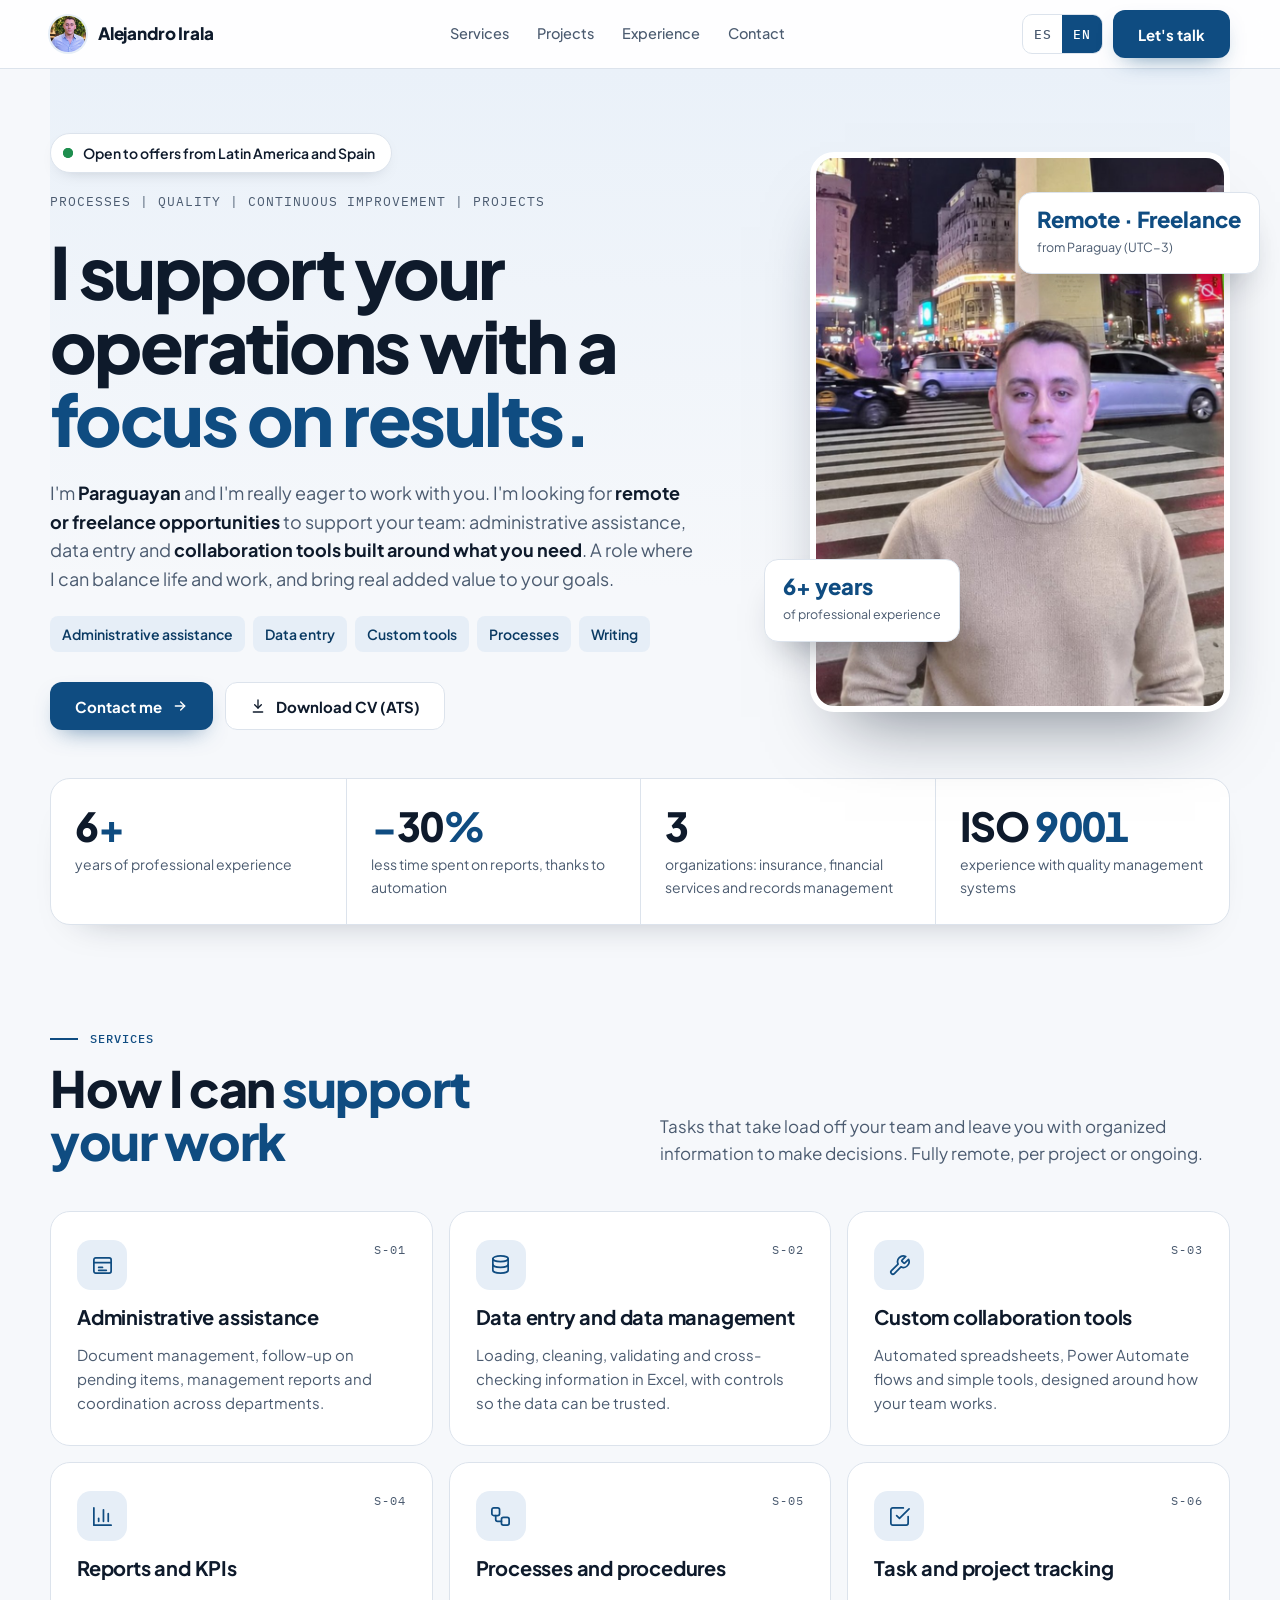
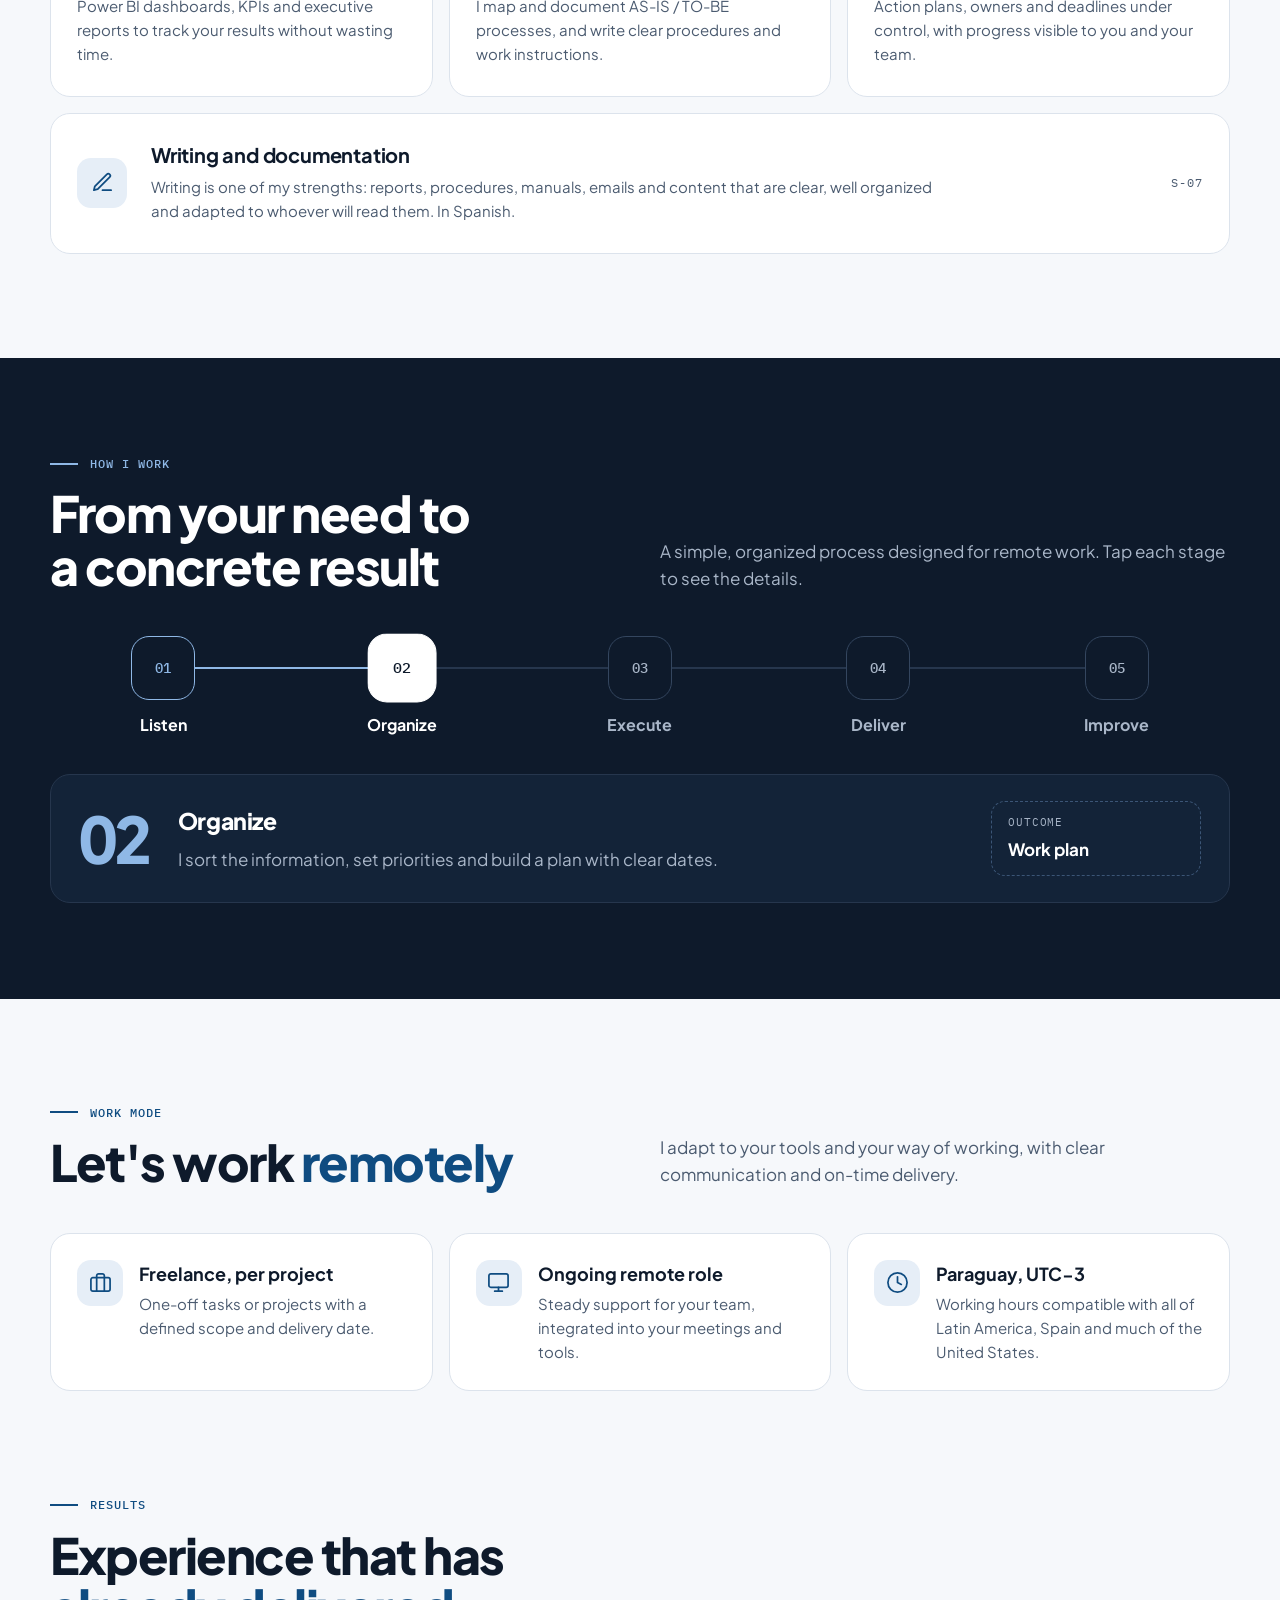
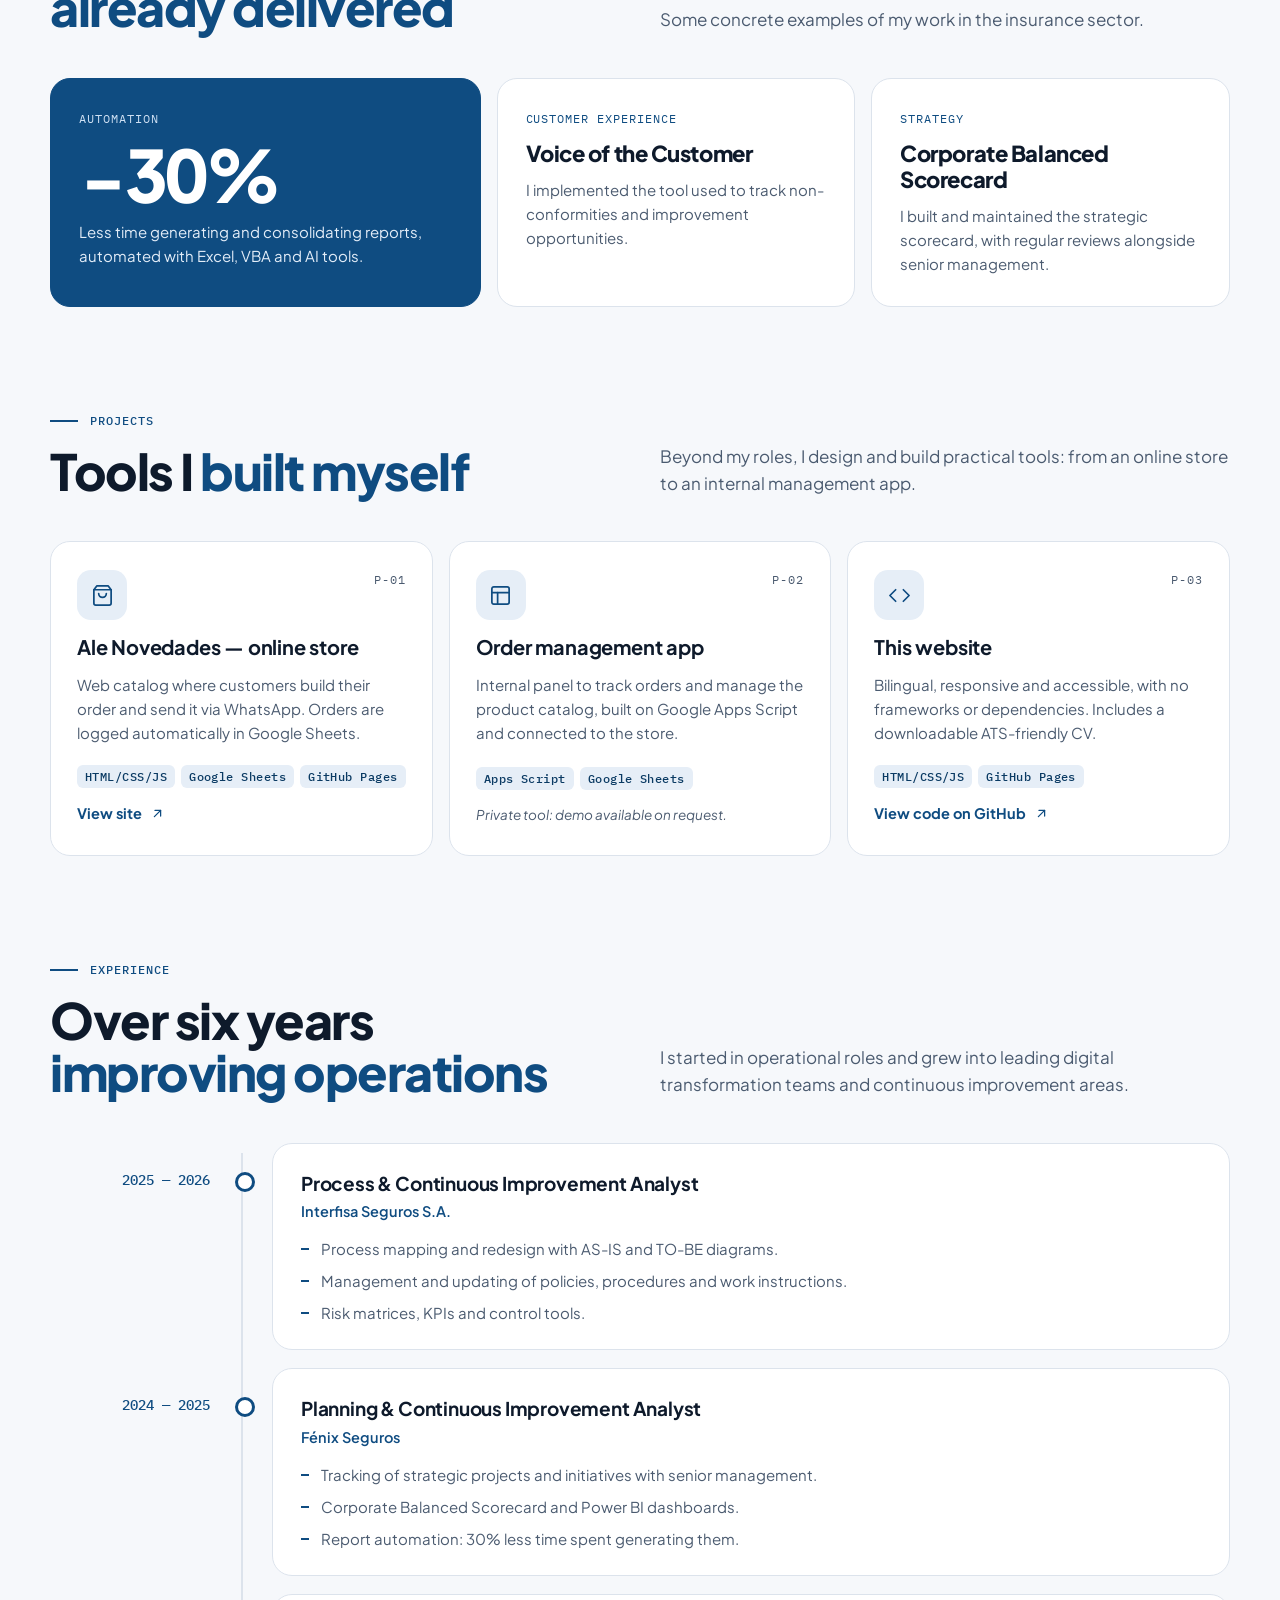
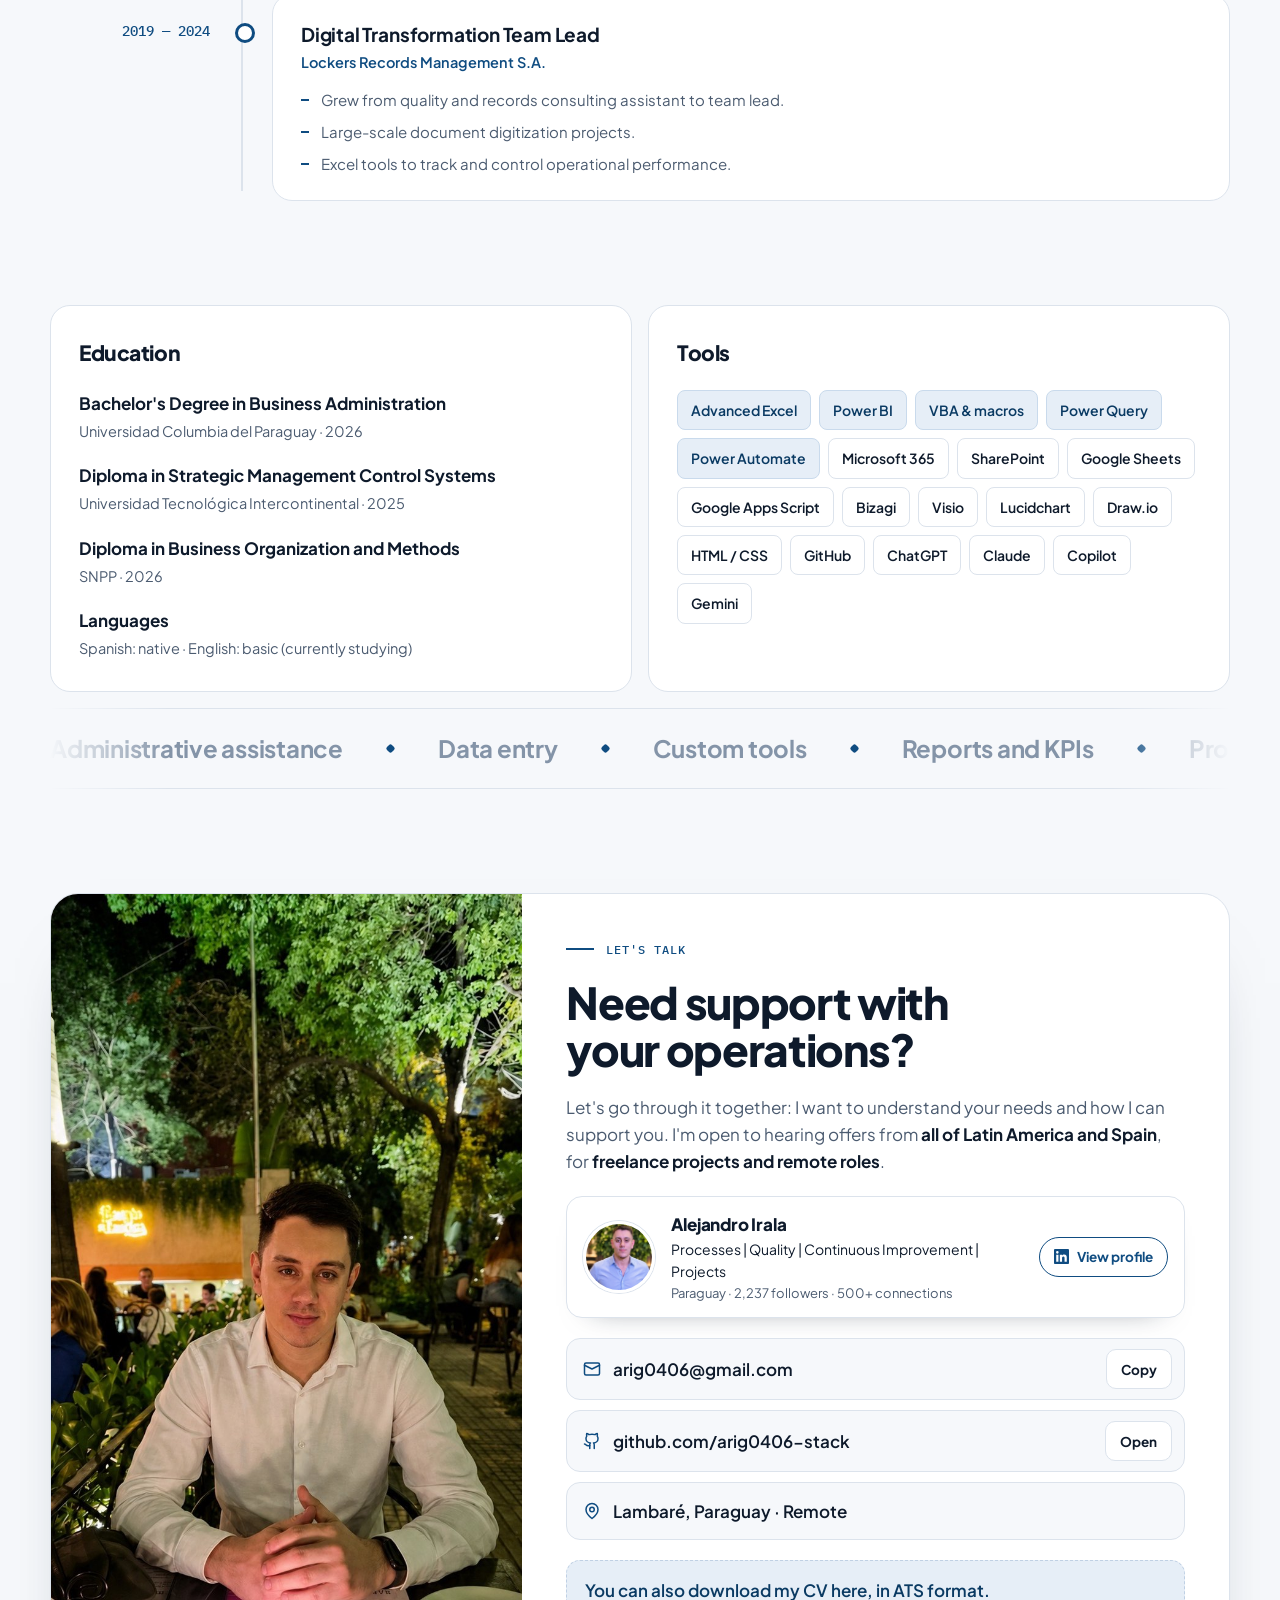
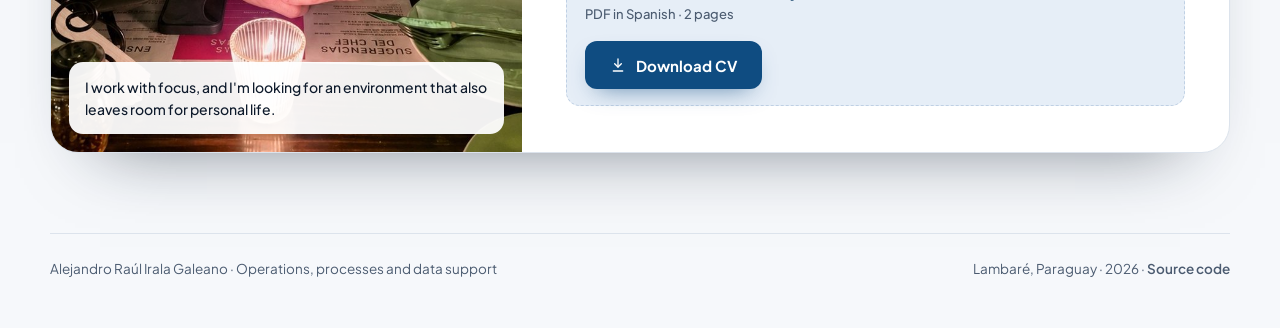
==== index.html @ 8cbccc3f "Pagina profesional: bilingue, proyectos, foto de LinkedIn y CV ATS" ====
<!DOCTYPE html>
<html lang="es">
<head>
<meta charset="utf-8">
<meta name="viewport" content="width=device-width, initial-scale=1">
<title>Alejandro Irala — Apoyo a tu gestión</title>
<meta name="description" content="Alejandro Irala: asistencia administrativa, data entry, reportes en Power BI, automatización con Excel/VBA y mejora de procesos. Disponible para trabajo remoto y freelance desde Paraguay (UTC−3).">
<meta name="author" content="Alejandro Raúl Irala Galeano">
<meta name="theme-color" content="#0F4C81">
<link rel="canonical" href="https://arig0406-stack.github.io/">
<meta property="og:type" content="profile">
<meta property="og:title" content="Alejandro Irala — Procesos, datos y apoyo a la gestión">
<meta property="og:description" content="Asistencia administrativa, data entry, Power BI, automatización con Excel/VBA y mejora de procesos. Disponible para trabajo remoto.">
<meta property="og:url" content="https://arig0406-stack.github.io/">
<meta property="og:image" content="https://arig0406-stack.github.io/img/obelisco.jpg">
<meta property="og:locale" content="es_PY">
<meta property="og:locale:alternate" content="en_US">
<meta name="twitter:card" content="summary_large_image">
<link rel="icon" href="data:image/svg+xml,%3Csvg xmlns='http://www.w3.org/2000/svg' viewBox='0 0 64 64'%3E%3Crect width='64' height='64' rx='16' fill='%230F4C81'/%3E%3Ctext x='32' y='44' font-family='Arial,sans-serif' font-size='34' font-weight='800' text-anchor='middle' fill='%23fff'%3EA%3C/text%3E%3C/svg%3E">
<script type="application/ld+json">
{
  "@context": "https://schema.org",
  "@type": "Person",
  "name": "Alejandro Raúl Irala Galeano",
  "jobTitle": "Analista de Procesos y Mejora Continua",
  "url": "https://arig0406-stack.github.io/",
  "email": "mailto:arig0406@gmail.com",
  "address": {"@type": "PostalAddress", "addressLocality": "Lambaré", "addressCountry": "PY"},
  "sameAs": ["https://www.linkedin.com/in/alejandro-irala-39aa6a193", "https://github.com/arig0406-stack"],
  "knowsAbout": ["Excel", "Power BI", "VBA", "Power Query", "Power Automate", "Google Apps Script", "Mejora de procesos", "ISO 9001"]
}
</script>
<link rel="preconnect" href="https://fonts.googleapis.com">
<link rel="preconnect" href="https://fonts.gstatic.com" crossorigin>
<link rel="stylesheet" href="https://fonts.googleapis.com/css2?family=IBM+Plex+Mono:wght@400;500&family=Plus+Jakarta+Sans:wght@400;500;600;700;800&display=swap">
<style>
:root{
  /* Paleta corporativa clara: blanco, gris azulado y azul institucional. Layout: página de servicios con una banda oscura central para el método de trabajo. */
  --bg:#F6F8FB;
  --surface:#FFFFFF;
  --surface-2:#EEF2F7;
  --line:#DCE3EC;
  --text:#0E1A2B;
  --muted:#4B5B70;
  --primary:#0F4C81;
  --primary-dark:#0A3A63;
  --primary-soft:#E6EEF7;
  --deep:#0E1A2B;
  --ok:#1E8E4E;
  --sans:"Plus Jakarta Sans", "Segoe UI", system-ui, sans-serif;
  --mono:"IBM Plex Mono", ui-monospace, Menlo, monospace;
  --radius:20px;
  --wrap:1180px;
  color-scheme:light;
}
*{box-sizing:border-box}
html{scroll-behavior:smooth;scroll-padding-top:80px}
body{margin:0;background:var(--bg);color:var(--text);font-family:var(--sans);font-size:17px;line-height:1.6;-webkit-font-smoothing:antialiased;overflow-x:hidden}
img{max-width:100%;display:block}
a{color:inherit}
:focus-visible{outline:2px solid var(--primary);outline-offset:3px;border-radius:6px}
.wrap{width:min(var(--wrap), 100% - 40px);margin-inline:auto}
.mono{font-family:var(--mono);font-size:12px;letter-spacing:.08em;text-transform:uppercase}
.eyebrow{display:flex;align-items:center;gap:12px;color:var(--primary);font-weight:500}
.eyebrow::before{content:"";width:28px;height:2px;background:var(--primary)}
h1,h2,h3{margin:0;text-wrap:balance}
p{margin:0}
.hl{color:var(--primary)}
.skip{position:absolute;left:-9999px;top:8px;z-index:50;background:var(--primary);color:#fff;padding:10px 16px;border-radius:10px;text-decoration:none;font-weight:700}
.skip:focus{left:12px}

/* NAV */
.nav{position:sticky;top:0;z-index:20;backdrop-filter:blur(14px);-webkit-backdrop-filter:blur(14px);background:rgba(255,255,255,.86);border-bottom:1px solid var(--line)}
.nav .wrap{display:flex;align-items:center;justify-content:space-between;gap:20px;height:68px}
.brand{display:flex;align-items:center;gap:12px;text-decoration:none;font-weight:800;letter-spacing:-.01em}
.brand-mark{width:36px;height:36px;border-radius:10px;background:var(--primary);color:#fff;display:grid;place-items:center;font-weight:800;font-size:15px;letter-spacing:.02em}
.nav-links{display:flex;gap:28px;font-size:14.5px;color:var(--muted);font-weight:500}
.nav-links a{text-decoration:none;transition:color .2s}
.nav-links a:hover{color:var(--primary)}
.nav-right{display:flex;align-items:center;gap:10px}
.lang{display:inline-flex;border:1px solid var(--line);border-radius:10px;overflow:hidden;background:var(--surface)}
.lang button{border:0;background:none;font:500 12.5px var(--mono);letter-spacing:.06em;padding:0 11px;min-height:38px;cursor:pointer;color:var(--muted);transition:background .2s,color .2s}
.lang button[aria-pressed="true"]{background:var(--primary);color:#fff}
.btn{display:inline-flex;align-items:center;justify-content:center;gap:10px;min-height:48px;padding:0 24px;border-radius:12px;font:700 15px/1 var(--sans);text-decoration:none;cursor:pointer;border:1px solid transparent;transition:transform .25s ease, background .25s ease, color .25s ease, border-color .25s ease, box-shadow .25s ease}
.btn-primary{background:var(--primary);color:#fff;box-shadow:0 10px 24px -12px rgba(15,76,129,.7)}
.btn-primary:hover{background:var(--primary-dark);transform:translateY(-2px)}
.btn-ghost{border-color:var(--line);color:var(--text);background:var(--surface)}
.btn-ghost:hover{border-color:var(--primary);color:var(--primary)}
.btn svg{width:16px;height:16px}

/* HERO */
.hero{padding:64px 0 48px;position:relative}
.hero::before{content:"";position:absolute;inset:0 0 auto 0;height:520px;background:linear-gradient(180deg,#EAF1F9 0%,rgba(246,248,251,0) 100%);z-index:-1}
.hero-grid{display:grid;grid-template-columns:minmax(0,1.15fr) minmax(0,.85fr);gap:56px;align-items:center}
.status{display:inline-flex;align-items:center;gap:10px;background:var(--surface);border:1px solid var(--line);border-radius:999px;padding:8px 16px 8px 12px;font-size:14px;font-weight:600;box-shadow:0 6px 18px -12px rgba(14,26,43,.35)}
.pulse{position:relative;width:10px;height:10px;border-radius:50%;background:var(--ok)}
.pulse::after{content:"";position:absolute;inset:0;border-radius:50%;background:var(--ok);animation:ping 2s ease-out infinite}
@keyframes ping{0%{transform:scale(1);opacity:.6}100%{transform:scale(2.8);opacity:0}}
.headline{margin-top:18px;color:var(--muted);font-size:12.5px}
.hero h1{font-weight:800;font-size:clamp(38px,5.6vw,72px);line-height:1.02;letter-spacing:-.035em;margin-top:24px}
.hero-lead{margin-top:24px;max-width:58ch;color:var(--muted);font-size:18px}
.hero-lead strong{color:var(--text);font-weight:700}
.tags{display:flex;flex-wrap:wrap;gap:8px;margin-top:22px}
.tag{background:var(--primary-soft);color:var(--primary-dark);border-radius:8px;padding:7px 12px;font-size:14px;font-weight:600}
.hero-cta{display:flex;flex-wrap:wrap;gap:12px;margin-top:30px}
.portrait{position:relative;justify-self:end;width:min(100%,420px)}
.portrait-frame{position:relative;border-radius:24px;overflow:hidden;aspect-ratio:3/4;background:var(--surface-2);box-shadow:0 40px 70px -35px rgba(14,26,43,.55);border:6px solid var(--surface)}
.portrait-frame img{width:100%;height:100%;object-fit:cover;object-position:50% 88%;transform:scale(1.03);transition:transform 1.2s cubic-bezier(.2,.7,.2,1)}
.portrait:hover .portrait-frame img{transform:scale(1.07)}
.float{position:absolute;background:var(--surface);border:1px solid var(--line);border-radius:14px;padding:14px 18px;box-shadow:0 22px 40px -22px rgba(14,26,43,.5);animation:bob 6s ease-in-out infinite}
.float b{display:block;font-size:22px;font-weight:800;color:var(--primary);line-height:1.15}
.float span{font-size:12.5px;color:var(--muted)}
.float.f1{left:-46px;bottom:70px}
.float.f2{right:-30px;top:40px;animation-delay:-3s}
@keyframes bob{0%,100%{transform:translateY(0)}50%{transform:translateY(-10px)}}

.load{animation:rise .9s cubic-bezier(.2,.7,.2,1) both}
.d1{animation-delay:.05s}.d2{animation-delay:.15s}.d3{animation-delay:.27s}.d4{animation-delay:.38s}.d5{animation-delay:.48s}
@keyframes rise{from{opacity:.2;transform:translateY(22px)}to{opacity:1;transform:none}}

/* STATS */
.stats{display:grid;grid-template-columns:repeat(4,minmax(0,1fr));border:1px solid var(--line);border-radius:var(--radius);background:var(--surface);overflow:hidden;box-shadow:0 20px 40px -32px rgba(14,26,43,.4)}
.stat{padding:26px 24px;display:flex;flex-direction:column;gap:6px}
.stat + .stat{border-left:1px solid var(--line)}
.stat b{font-size:clamp(28px,3.4vw,40px);font-weight:800;letter-spacing:-.02em;font-variant-numeric:tabular-nums;line-height:1.05;color:var(--text)}
.stat b em{font-style:normal;color:var(--primary)}
.stat > span{color:var(--muted);font-size:14px}

/* SECTIONS */
section{padding:104px 0 0}
.sec-head{display:grid;grid-template-columns:minmax(0,1fr) minmax(0,1fr);gap:40px;align-items:end;margin-bottom:44px}
.sec-head h2{font-size:clamp(30px,4vw,50px);font-weight:800;letter-spacing:-.03em;line-height:1.05;margin-top:14px}
.sec-head p{color:var(--muted);max-width:52ch}

/* SERVICES */
.cards{display:grid;grid-template-columns:repeat(3,minmax(0,1fr));gap:16px}
.card{position:relative;background:var(--surface);border:1px solid var(--line);border-radius:var(--radius);padding:28px 26px 30px;display:flex;flex-direction:column;gap:14px;overflow:hidden;transition:transform .35s ease, border-color .35s ease, box-shadow .35s ease}
.card::after{content:"";position:absolute;left:0;bottom:0;height:3px;width:0;background:var(--primary);transition:width .6s cubic-bezier(.2,.7,.2,1)}
.card:hover{transform:translateY(-6px);border-color:#BFD0E4;box-shadow:0 28px 50px -34px rgba(14,26,43,.55)}
.card:hover::after{width:100%}
.card-top{display:flex;justify-content:space-between;align-items:flex-start}
.card .code{color:var(--muted)}
.icon{width:50px;height:50px;border-radius:14px;background:var(--primary-soft);display:grid;place-items:center;color:var(--primary);transition:background .35s, color .35s}
.card:hover .icon{background:var(--primary);color:#fff}
.icon svg{width:23px;height:23px}
.card h3{font-size:20px;font-weight:700;letter-spacing:-.01em;line-height:1.25}
.card p{color:var(--muted);font-size:15px}
.card.wide{grid-column:1 / -1;display:grid;grid-template-columns:auto minmax(0,1fr) auto;align-items:center;gap:24px}
.card.wide .wide-text{display:flex;flex-direction:column;gap:8px}
.card.wide p{max-width:72ch}

/* PROJECTS */
.card .stack{display:flex;flex-wrap:wrap;gap:6px;margin-top:auto;padding-top:6px}
.card .stack span{font:500 11.5px var(--mono);letter-spacing:.04em;color:var(--primary-dark);background:var(--primary-soft);border-radius:6px;padding:4px 8px}
.card .more{display:inline-flex;align-items:center;gap:8px;font-weight:700;font-size:14.5px;color:var(--primary);text-decoration:none}
.card .more:hover{text-decoration:underline}
.card .more svg{width:15px;height:15px}
.card .note{font-size:13.5px;color:var(--muted);font-style:italic}

/* METHOD (banda oscura) */
.band{background:var(--deep);color:#F2F5F9;padding:96px 0;margin-top:104px}
.band .sec-head h2{color:#FFFFFF}
.band .sec-head p{color:#A9B6C8}
.band .eyebrow{color:#8FB8E6}
.band .eyebrow::before{background:#8FB8E6}
.flow{position:relative;display:grid;grid-template-columns:repeat(5,minmax(0,1fr));gap:12px}
.track{position:absolute;left:10%;right:10%;top:31px;height:2px;background:#26364D}
.track-fill{position:absolute;left:0;top:0;height:100%;width:0;background:#8FB8E6;transition:width .9s cubic-bezier(.65,0,.35,1)}
.token{position:absolute;top:50%;width:14px;height:14px;margin:-7px 0 0 -7px;border-radius:50%;background:#fff;box-shadow:0 0 0 6px rgba(143,184,230,.25),0 0 22px rgba(143,184,230,.8);left:0;transition:left .9s cubic-bezier(.65,0,.35,1)}
.step{position:relative;display:flex;flex-direction:column;align-items:center;text-align:center;gap:12px;background:none;border:0;color:inherit;font:inherit;cursor:pointer;padding:0 4px}
.node{width:64px;height:64px;border-radius:18px;background:var(--deep);border:1.5px solid #34465F;display:grid;place-items:center;font:500 14px var(--mono);color:#A9B6C8;transition:all .45s ease;position:relative;z-index:1}
.step-name{font-weight:700;font-size:16px;color:#A9B6C8;transition:color .4s}
.step.is-active .node{border-color:#fff;color:var(--deep);background:#fff;transform:scale(1.08)}
.step.is-done .node{border-color:#8FB8E6;color:#8FB8E6}
.step.is-active .step-name,.step.is-done .step-name{color:#fff}
.detail{margin-top:36px;display:grid;grid-template-columns:auto minmax(0,1fr) auto;gap:28px;align-items:center;border:1px solid #26364D;border-radius:var(--radius);background:#132338;padding:26px 28px;min-height:120px}
.detail-num{font-weight:800;font-size:64px;line-height:.9;color:#8FB8E6;letter-spacing:-.04em;font-variant-numeric:tabular-nums}
.detail h3{font-size:23px;font-weight:800;letter-spacing:-.02em;color:#fff}
.detail p{color:#A9B6C8;margin-top:6px;max-width:60ch}
.deliverable{border:1px dashed #3B5576;border-radius:14px;padding:12px 16px;text-align:left;min-width:210px}
.deliverable .mono{color:#A9B6C8;font-size:11px}
.deliverable div:last-child{font-weight:700;margin-top:4px;color:#fff}
.swap{animation:swap .5s ease both}
@keyframes swap{from{opacity:.4;transform:translateY(8px)}to{opacity:1;transform:none}}

/* MODALIDAD */
.modes{display:grid;grid-template-columns:repeat(3,minmax(0,1fr));gap:16px}
.mode{background:var(--surface);border:1px solid var(--line);border-radius:var(--radius);padding:26px;display:flex;gap:16px;align-items:flex-start}
.mode .icon{flex-shrink:0;width:46px;height:46px}
.mode h3{font-size:18px;font-weight:700}
.mode p{color:var(--muted);font-size:15px;margin-top:4px}

/* RESULTS */
.results{display:grid;grid-template-columns:1.2fr 1fr 1fr;gap:16px}
.result{border-radius:var(--radius);padding:30px 28px;display:flex;flex-direction:column;gap:12px;border:1px solid var(--line);background:var(--surface)}
.result.feature{background:var(--primary);color:#fff;border-color:var(--primary)}
.result.feature .mono{color:#CFE0F3}
.result.feature p{color:#E3EDF8}
.result .big{font-size:clamp(48px,6vw,72px);font-weight:800;letter-spacing:-.04em;line-height:.95;font-variant-numeric:tabular-nums}
.result h3{font-size:22px;font-weight:800;letter-spacing:-.02em;line-height:1.2}
.result p{color:var(--muted);font-size:15px}
.result .mono{color:var(--primary)}

/* TIMELINE */
.timeline{position:relative;display:flex;flex-direction:column;gap:18px}
.tl-line{position:absolute;left:191px;top:10px;bottom:10px;width:2px;background:var(--line)}
.tl-line span{position:absolute;left:0;top:0;width:100%;height:0;background:var(--primary);transition:height .15s linear}
.job{display:grid;grid-template-columns:160px minmax(0,1fr);gap:62px;align-items:start}
.job-year{text-align:right;font-family:var(--mono);font-size:14px;color:var(--primary);font-weight:500;padding-top:26px}
.job-body{position:relative;background:var(--surface);border:1px solid var(--line);border-radius:var(--radius);padding:24px 28px;transition:border-color .3s, transform .3s, box-shadow .3s}
.job-body:hover{border-color:#BFD0E4;transform:translateX(4px);box-shadow:0 20px 40px -30px rgba(14,26,43,.5)}
.job-body::before{content:"";position:absolute;left:-38px;top:28px;width:14px;height:14px;border-radius:50%;background:var(--surface);border:3px solid var(--primary)}
.job h3{font-size:19px;font-weight:700;letter-spacing:-.01em}
.job .org{color:var(--primary);font-size:14.5px;font-weight:600;margin-top:2px}
.job ul{margin:14px 0 0;padding:0;list-style:none;display:grid;gap:8px}
.job li{position:relative;padding-left:20px;color:var(--muted);font-size:15px}
.job li::before{content:"";position:absolute;left:0;top:11px;width:8px;height:2px;background:var(--primary)}

/* EDUCATION + TOOLS */
.duo{display:grid;grid-template-columns:minmax(0,1fr) minmax(0,1fr);gap:16px}
.panel{background:var(--surface);border:1px solid var(--line);border-radius:var(--radius);padding:30px 28px}
.panel h3{font-size:21px;font-weight:800;letter-spacing:-.02em;margin-bottom:20px}
.edu{display:grid;gap:18px}
.edu div b{display:block;font-weight:700}
.edu div span{color:var(--muted);font-size:14.5px}
.chips{display:flex;flex-wrap:wrap;gap:8px}
.chip{border:1px solid var(--line);border-radius:8px;padding:8px 13px;font-size:14px;font-weight:600;background:var(--surface);transition:all .25s}
.chip:hover{border-color:var(--primary);color:var(--primary)}
.chip.strong{background:var(--primary-soft);border-color:#C9DAEC;color:var(--primary-dark)}

.ticker{margin-top:16px;border-block:1px solid var(--line);overflow:hidden;padding:20px 0;mask-image:linear-gradient(90deg,transparent,#000 10%,#000 90%,transparent);-webkit-mask-image:linear-gradient(90deg,transparent,#000 10%,#000 90%,transparent)}
.ticker-track{display:flex;gap:44px;width:max-content;animation:marquee 40s linear infinite}
.ticker-track span{font-weight:700;font-size:24px;letter-spacing:-.01em;color:#8494A8;white-space:nowrap;display:flex;align-items:center;gap:44px}
.ticker-track span::after{content:"";width:7px;height:7px;background:var(--primary);border-radius:2px;transform:rotate(45deg)}
@keyframes marquee{to{transform:translateX(-50%)}}

/* CONTACT */
.contact{display:grid;grid-template-columns:minmax(0,.8fr) minmax(0,1.2fr);border:1px solid var(--line);border-radius:28px;overflow:hidden;background:var(--surface);box-shadow:0 40px 70px -50px rgba(14,26,43,.6)}
.contact-photo{position:relative;min-height:480px}
.contact-photo img{position:absolute;inset:0;width:100%;height:100%;object-fit:cover;object-position:50% 38%}
.contact-photo .ph-tag{position:absolute;left:18px;bottom:18px;right:18px;background:rgba(255,255,255,.94);border-radius:14px;padding:14px 16px;font-size:14px;font-weight:500;color:var(--text)}
.contact-body{padding:46px 44px;display:flex;flex-direction:column;gap:20px}
.contact-body h2{font-size:clamp(28px,3.6vw,44px);font-weight:800;letter-spacing:-.03em;line-height:1.08}
.contact-body .lead{color:var(--muted)}
.contact-body .lead b{color:var(--text)}
.links{display:grid;gap:10px}
.link-row{display:flex;align-items:center;justify-content:space-between;gap:12px;border:1px solid var(--line);border-radius:14px;padding:10px 12px 10px 16px;min-height:58px;background:var(--bg)}
.link-row .l{display:flex;align-items:center;gap:12px;min-width:0}
.link-row .l svg{width:18px;height:18px;color:var(--primary);flex-shrink:0}
.link-row .l span,.link-row .l a{overflow-wrap:anywhere;font-weight:600;text-decoration:none}
.link-row .l a:hover{color:var(--primary)}
.li-card{display:flex;align-items:center;gap:16px;border:1px solid var(--line);border-radius:16px;padding:14px 16px;background:var(--surface);text-decoration:none;box-shadow:0 14px 30px -26px rgba(14,26,43,.6);transition:border-color .25s, transform .25s}
.li-card:hover{border-color:var(--primary);transform:translateY(-2px)}
.li-card img{width:72px;height:72px;border-radius:50%;object-fit:cover;object-position:50% 30%;border:3px solid var(--surface);box-shadow:0 0 0 1px var(--line);flex-shrink:0}
.li-info{display:flex;flex-direction:column;min-width:0;flex:1}
.li-info b{font-size:17px;font-weight:800;letter-spacing:-.01em}
.li-head{font-size:14px;color:var(--text)}
.li-meta{font-size:13px;color:var(--muted)}
.li-btn{display:inline-flex;align-items:center;gap:8px;border:1px solid var(--primary);color:var(--primary);border-radius:999px;padding:8px 14px;font-weight:700;font-size:13.5px;white-space:nowrap;flex-shrink:0}
.li-btn svg{width:15px;height:15px}
.li-card:hover .li-btn{background:var(--primary);color:#fff}
.brand-photo{width:36px;height:36px;border-radius:50%;object-fit:cover;object-position:50% 30%;box-shadow:0 0 0 2px var(--primary-soft)}
.cv-box{display:flex;align-items:center;justify-content:space-between;gap:16px;flex-wrap:wrap;border:1px dashed #BFD0E4;border-radius:14px;padding:16px 18px;background:var(--primary-soft)}
.cv-box p{font-weight:600;color:var(--primary-dark)}
.cv-box small{display:block;font-weight:500;color:var(--muted);font-size:13px}
.mini{min-height:40px;padding:0 14px;font-size:13.5px;border-radius:10px}

footer{padding:80px 0 48px;color:var(--muted);font-size:13.5px}
footer .wrap{display:flex;justify-content:space-between;gap:16px;flex-wrap:wrap;border-top:1px solid var(--line);padding-top:24px}
footer a{text-decoration:none;font-weight:600}
footer a:hover{color:var(--primary)}

.reveal{transition:transform .9s cubic-bezier(.2,.7,.2,1), opacity .9s ease}
.reveal.pending{transform:translateY(28px);opacity:.35}

@media (max-width:1020px){
  .cards{grid-template-columns:repeat(2,minmax(0,1fr))}
  .modes{grid-template-columns:1fr}
  .results{grid-template-columns:1fr 1fr}
  .results .feature{grid-column:1 / -1}
}
@media (max-width:860px){
  .nav-links{display:none}
  .hero{padding-top:40px}
  .hero-grid{grid-template-columns:1fr;gap:56px}
  .portrait{justify-self:center;width:min(100%,360px)}
  .float.f1{left:-10px}
  .float.f2{right:-10px}
  .stats{grid-template-columns:repeat(2,minmax(0,1fr))}
  .stat:nth-child(3){border-left:0}
  .stat:nth-child(n+3){border-top:1px solid var(--line)}
  .sec-head{grid-template-columns:1fr;gap:14px}
  section{padding-top:80px}
  .band{padding:72px 0;margin-top:80px}
  .flow{grid-template-columns:1fr;gap:14px}
  .track{left:31px;right:auto;top:32px;bottom:32px;width:2px;height:auto}
  .track-fill{width:100% !important;height:0;transition:height .9s cubic-bezier(.65,0,.35,1)}
  .token{left:50% !important;top:0;transition:top .9s cubic-bezier(.65,0,.35,1)}
  .step{flex-direction:row;text-align:left;gap:18px}
  .card.wide{grid-template-columns:1fr;gap:14px}
  .card.wide .code{display:none}
  .detail{grid-template-columns:1fr;gap:12px;padding:22px}
  .detail-num{font-size:48px}
  .deliverable{min-width:0}
  .contact{grid-template-columns:1fr}
  .contact-photo{min-height:380px}
  .contact-body{padding:30px 22px}
  .duo{grid-template-columns:1fr}
  .tl-line{left:7px}
  .job{grid-template-columns:1fr;gap:8px;padding-left:34px}
  .job-year{text-align:left;padding-top:0}
  .job-body::before{left:-34px;top:-24px}
}
@media (max-width:560px){
  body{font-size:16px}
  .cards,.results{grid-template-columns:1fr}
  .stat{padding:20px 16px}
  .float{padding:10px 14px}
  .float b{font-size:19px}
  .float.f1{bottom:40px}
  .btn-nav{display:none}
  .hero-cta .btn{flex:1 1 100%}
  .li-card{flex-wrap:wrap}
  .li-card img{width:60px;height:60px}
  .li-info{flex:1 1 calc(100% - 80px)}
  .li-btn{flex:1 1 100%;justify-content:center}
}
@media (prefers-reduced-motion:reduce){
  *,*::before,*::after{animation:none !important;transition:none !important;scroll-behavior:auto !important}
  .reveal.pending{transform:none;opacity:1}
}

/* IMPRESIÓN / GUARDAR COMO PDF: versión tipo CV, sin adornos */
@media print{
  @page{margin:14mm}
  *,*::before,*::after{animation:none !important;transition:none !important;box-shadow:none !important}
  body{background:#fff;font-size:11pt;line-height:1.45}
  .nav,.hero-cta,.float,.ticker,.band,#modalidad,.contact-photo,.no-print,.skip,.portrait,.card::after,.tl-line{display:none !important}
  .reveal.pending{transform:none;opacity:1}
  .hero{padding:0}
  .hero::before{display:none}
  .hero-grid{grid-template-columns:1fr}
  .hero h1{font-size:24pt;margin-top:10px}
  .hero-lead{font-size:11pt;max-width:none}
  section{padding-top:18px;break-inside:auto}
  .sec-head{grid-template-columns:1fr;gap:4px;margin-bottom:10px}
  .sec-head h2{font-size:15pt}
  .stats{margin-top:14px}
  .stat{padding:10px 12px}
  .stat b{font-size:16pt}
  .cards,.results{grid-template-columns:repeat(3,minmax(0,1fr));gap:8px}
  .card,.result,.panel,.job-body,.mode{padding:12px 14px;break-inside:avoid;border-color:#ccd}
  .card .icon,.card-top{display:none}
  .card h3,.result h3{font-size:11.5pt}
  .card p,.result p,.job li{font-size:10pt}
  .result.feature{background:#fff;color:var(--text);border-color:var(--primary)}
  .result.feature p{color:var(--muted)}
  .result.feature .mono{color:var(--primary)}
  .result .big{font-size:26pt;color:var(--primary)}
  .job{grid-template-columns:110px minmax(0,1fr);gap:16px;break-inside:avoid}
  .job-year{padding-top:12px}
  .job-body::before{display:none}
  .duo{grid-template-columns:1fr 1fr}
  .contact{grid-template-columns:1fr;border:0}
  .contact-body{padding:0}
  .contact-body h2{font-size:15pt}
  .link-row{min-height:0;padding:6px 10px}
  .link-row .btn{display:none}
  footer{padding:20px 0 0}
  a[href^="http"]{text-decoration:none}
}
</style>
</head>
<body>
<a class="skip" href="#servicios" data-en="Skip to content">Saltar al contenido</a>

<header class="nav">
  <div class="wrap">
    <a class="brand" href="#inicio"><img class="brand-photo" src="img/linkedin.jpg" width="36" height="36" alt="">Alejandro Irala</a>
    <nav class="nav-links" aria-label="Secciones">
      <a href="#servicios" data-en="Services">Servicios</a>
      <a href="#proyectos" data-en="Projects">Proyectos</a>
      <a href="#trayectoria" data-en="Experience">Trayectoria</a>
      <a href="#contacto" data-en="Contact">Contacto</a>
    </nav>
    <div class="nav-right">
      <div class="lang" role="group" aria-label="Idioma / Language">
        <button type="button" data-lang="es" aria-pressed="true">ES</button>
        <button type="button" data-lang="en" aria-pressed="false">EN</button>
      </div>
      <a class="btn btn-primary btn-nav" href="#contacto" data-en="Let's talk">Hablemos</a>
    </div>
  </div>
</header>

<main id="inicio">
  <div class="hero wrap">
    <div class="hero-grid">
      <div>
        <div class="status load d1"><span class="pulse" aria-hidden="true"></span><span data-en="Open to offers from Latin America and Spain">Abierto a propuestas de Latinoamérica y España</span></div>
        <div class="headline mono load d1" data-en="Processes | Quality | Continuous Improvement | Projects">Procesos | Calidad | Mejora Continua | Proyectos</div>
        <h1 class="load d2" data-en="I support your operations with a <span class='hl'>focus on results.</span>">Apoyo tu gestión con <span class="hl">foco en resultados.</span></h1>
        <p class="hero-lead load d3" data-en="I'm <strong>Paraguayan</strong> and I'm really eager to work with you. I'm looking for <strong>remote or freelance opportunities</strong> to support your team: administrative assistance, data entry and <strong>collaboration tools built around what you need</strong>. A role where I can balance life and work, and bring real added value to your goals.">Soy <strong>paraguayo</strong> y tengo muchas ganas de colaborar contigo. Hoy busco oportunidades <strong>freelance o en modalidad remota</strong> para apoyar tu gestión: asistencia administrativa, data entry y <strong>herramientas de colaboración pensadas en lo que necesitás</strong>. Un trabajo donde pueda equilibrar mi vida y mi trabajo, y mostrar mi valor diferencial en tus necesidades.</p>
        <div class="tags load d3">
          <span class="tag" data-en="Administrative assistance">Asistencia administrativa</span>
          <span class="tag">Data entry</span>
          <span class="tag" data-en="Custom tools">Herramientas a medida</span>
          <span class="tag" data-en="Processes">Procesos</span>
          <span class="tag" data-en="Writing">Redacción</span>
        </div>
        <div class="hero-cta load d4">
          <a class="btn btn-primary" href="#contacto"><span data-en="Contact me">Contactarme</span>
            <svg viewBox="0 0 24 24" fill="none" stroke="currentColor" stroke-width="2" stroke-linecap="round" stroke-linejoin="round" aria-hidden="true"><path d="M5 12h14"/><path d="m13 6 6 6-6 6"/></svg></a>
          <a class="btn btn-ghost" href="cv/Alejandro-Irala-CV-ATS.pdf" download="Alejandro-Irala-CV-ATS.pdf">
            <svg viewBox="0 0 24 24" fill="none" stroke="currentColor" stroke-width="2" stroke-linecap="round" stroke-linejoin="round" aria-hidden="true"><path d="M12 3v12"/><path d="m7 10 5 5 5-5"/><path d="M5 21h14"/></svg><span data-en="Download CV (ATS)">Descargar CV (ATS)</span></a>
        </div>
      </div>
      <div class="portrait load d5">
        <div class="portrait-frame"><img src="img/obelisco.jpg" width="900" height="1951" alt="Alejandro Irala frente al Obelisco de Buenos Aires" data-en-alt="Alejandro Irala in front of the Obelisk in Buenos Aires"></div>
        <div class="float f1"><b data-en="6+ years">6+ años</b><span data-en="of professional experience">de experiencia profesional</span></div>
        <div class="float f2"><b data-en="Remote · Freelance">Remoto · Freelance</b><span data-en="from Paraguay (UTC−3)">desde Paraguay (UTC−3)</span></div>
      </div>
    </div>
  </div>

  <div class="wrap reveal">
    <div class="stats">
      <div class="stat"><b><span data-count="6">6</span><em>+</em></b><span data-en="years of professional experience">años de experiencia profesional</span></div>
      <div class="stat"><b><em>−</em><span data-count="30">30</span><em>%</em></b><span data-en="less time spent on reports, thanks to automation">de tiempo en reportes, gracias a la automatización</span></div>
      <div class="stat"><b><span data-count="3">3</span></b><span data-en="organizations: insurance, financial services and records management">organizaciones: seguros, servicios financieros y gestión documental</span></div>
      <div class="stat"><b>ISO <em>9001</em></b><span data-en="experience with quality management systems">experiencia en sistemas de gestión de calidad</span></div>
    </div>
  </div>

  <section id="servicios">
    <div class="wrap">
      <div class="sec-head reveal">
        <div>
          <div class="eyebrow mono" data-en="Services">Servicios</div>
          <h2 data-en="How I can <span class='hl'>support your work</span>">Cómo puedo <span class="hl">apoyar tu trabajo</span></h2>
        </div>
        <p data-en="Tasks that take load off your team and leave you with organized information to make decisions. Fully remote, per project or ongoing.">Tareas que le sacan carga a tu equipo y te dejan información ordenada para decidir. Todo de forma remota, por proyecto o de manera continua.</p>
      </div>
      <div class="cards">
        <article class="card reveal">
          <div class="card-top"><div class="icon"><svg viewBox="0 0 24 24" fill="none" stroke="currentColor" stroke-width="1.8" stroke-linecap="round" stroke-linejoin="round" aria-hidden="true"><rect x="3" y="4" width="18" height="16" rx="2"/><path d="M3 9h18"/><path d="M8 14h4"/><path d="M8 17h8"/></svg></div><span class="mono code">S-01</span></div>
          <h3 data-en="Administrative assistance">Asistencia administrativa</h3>
          <p data-en="Document management, follow-up on pending items, management reports and coordination across departments.">Gestión documental, seguimiento de pendientes, informes de gestión y coordinación con distintas áreas.</p>
        </article>
        <article class="card reveal">
          <div class="card-top"><div class="icon"><svg viewBox="0 0 24 24" fill="none" stroke="currentColor" stroke-width="1.8" stroke-linecap="round" stroke-linejoin="round" aria-hidden="true"><ellipse cx="12" cy="5" rx="8" ry="3"/><path d="M4 5v6c0 1.66 3.58 3 8 3s8-1.34 8-3V5"/><path d="M4 11v6c0 1.66 3.58 3 8 3s8-1.34 8-3v-6"/></svg></div><span class="mono code">S-02</span></div>
          <h3 data-en="Data entry and data management">Data entry y gestión de datos</h3>
          <p data-en="Loading, cleaning, validating and cross-checking information in Excel, with controls so the data can be trusted.">Carga, limpieza, validación y cruce de información en Excel, con controles para que los datos sean confiables.</p>
        </article>
        <article class="card reveal">
          <div class="card-top"><div class="icon"><svg viewBox="0 0 24 24" fill="none" stroke="currentColor" stroke-width="1.8" stroke-linecap="round" stroke-linejoin="round" aria-hidden="true"><path d="M14.7 6.3a1 1 0 0 0 0 1.4l1.6 1.6a1 1 0 0 0 1.4 0l3.77-3.77a6 6 0 0 1-7.94 7.94l-6.91 6.91a2.12 2.12 0 0 1-3-3l6.91-6.91a6 6 0 0 1 7.94-7.94l-3.76 3.76z"/></svg></div><span class="mono code">S-03</span></div>
          <h3 data-en="Custom collaboration tools">Herramientas de colaboración a medida</h3>
          <p data-en="Automated spreadsheets, Power Automate flows and simple tools, designed around how your team works.">Planillas automatizadas, flujos con Power Automate y herramientas simples, pensadas en cómo trabaja tu equipo.</p>
        </article>
        <article class="card reveal">
          <div class="card-top"><div class="icon"><svg viewBox="0 0 24 24" fill="none" stroke="currentColor" stroke-width="1.8" stroke-linecap="round" stroke-linejoin="round" aria-hidden="true"><path d="M3 3v18h18"/><path d="M18 17V9"/><path d="M13 17V5"/><path d="M8 17v-3"/></svg></div><span class="mono code">S-04</span></div>
          <h3 data-en="Reports and KPIs">Reportes e indicadores</h3>
          <p data-en="Power BI dashboards, KPIs and executive reports to track your results without wasting time.">Dashboards en Power BI, KPIs y reportes ejecutivos para seguir tus resultados sin perder tiempo.</p>
        </article>
        <article class="card reveal">
          <div class="card-top"><div class="icon"><svg viewBox="0 0 24 24" fill="none" stroke="currentColor" stroke-width="1.8" stroke-linecap="round" stroke-linejoin="round" aria-hidden="true"><rect x="3" y="3" width="8" height="8" rx="2"/><rect x="13" y="13" width="8" height="8" rx="2"/><path d="M7 11v4a2 2 0 0 0 2 2h4"/></svg></div><span class="mono code">S-05</span></div>
          <h3 data-en="Processes and procedures">Procesos y procedimientos</h3>
          <p data-en="I map and document AS-IS / TO-BE processes, and write clear procedures and work instructions.">Relevo y documento procesos AS-IS / TO-BE, y redacto procedimientos e instructivos claros.</p>
        </article>
        <article class="card reveal">
          <div class="card-top"><div class="icon"><svg viewBox="0 0 24 24" fill="none" stroke="currentColor" stroke-width="1.8" stroke-linecap="round" stroke-linejoin="round" aria-hidden="true"><path d="M9 11l3 3L22 4"/><path d="M21 12v7a2 2 0 0 1-2 2H5a2 2 0 0 1-2-2V5a2 2 0 0 1 2-2h11"/></svg></div><span class="mono code">S-06</span></div>
          <h3 data-en="Task and project tracking">Seguimiento de tareas y proyectos</h3>
          <p data-en="Action plans, owners and deadlines under control, with progress visible to you and your team.">Planes de acción, responsables y fechas bajo control, con avances visibles para vos y tu equipo.</p>
        </article>
        <article class="card wide reveal">
          <div class="icon"><svg viewBox="0 0 24 24" fill="none" stroke="currentColor" stroke-width="1.8" stroke-linecap="round" stroke-linejoin="round" aria-hidden="true"><path d="M12 20h9"/><path d="M16.5 3.5a2.12 2.12 0 0 1 3 3L7 19l-4 1 1-4Z"/></svg></div>
          <div class="wide-text">
            <h3 data-en="Writing and documentation">Redacción de textos y documentación</h3>
            <p data-en="Writing is one of my strengths: reports, procedures, manuals, emails and content that are clear, well organized and adapted to whoever will read them. In Spanish.">Redactar es uno de mis puntos fuertes: informes, procedimientos, manuales, correos y contenidos claros, ordenados y adaptados a quien los va a leer.</p>
          </div>
          <span class="mono code">S-07</span>
        </article>
      </div>
    </div>
  </section>

  <div class="band" id="como-trabajo">
    <div class="wrap">
      <div class="sec-head reveal">
        <div>
          <div class="eyebrow mono" data-en="How I work">Cómo trabajo</div>
          <h2 data-en="From your need to a concrete result">De tu necesidad a un resultado concreto</h2>
        </div>
        <p data-en="A simple, organized process designed for remote work. Tap each stage to see the details.">Un proceso simple y ordenado, pensado para trabajar a distancia. Tocá cada etapa para ver el detalle.</p>
      </div>
      <div class="reveal">
        <div class="flow" id="flow">
          <div class="track" aria-hidden="true"><div class="track-fill" id="trackFill"></div><div class="token" id="token"></div></div>
          <button class="step" type="button" id="step-0"><span class="node">01</span><span class="step-name">Escucho</span></button>
          <button class="step" type="button" id="step-1"><span class="node">02</span><span class="step-name">Organizo</span></button>
          <button class="step" type="button" id="step-2"><span class="node">03</span><span class="step-name">Ejecuto</span></button>
          <button class="step" type="button" id="step-3"><span class="node">04</span><span class="step-name">Entrego</span></button>
          <button class="step" type="button" id="step-4"><span class="node">05</span><span class="step-name">Mejoro</span></button>
        </div>
        <div class="detail" id="detail" aria-live="polite">
          <div class="detail-num" id="dNum">01</div>
          <div>
            <h3 id="dTitle">Escucho</h3>
            <p id="dText">Una conversación breve para entender qué necesitás, cómo trabaja tu equipo y cuáles son tus tiempos.</p>
          </div>
          <div class="deliverable"><div class="mono" data-en="Outcome">Resultado</div><div id="dOut">Alcance acordado</div></div>
        </div>
      </div>
    </div>
  </div>

  <section id="modalidad">
    <div class="wrap">
      <div class="sec-head reveal">
        <div>
          <div class="eyebrow mono" data-en="Work mode">Modalidad</div>
          <h2 data-en="Let's work <span class='hl'>remotely</span>">Trabajemos <span class="hl">a distancia</span></h2>
        </div>
        <p data-en="I adapt to your tools and your way of working, with clear communication and on-time delivery.">Me adapto a tus herramientas y a tu forma de trabajar, con comunicación clara y entregas a tiempo.</p>
      </div>
      <div class="modes">
        <div class="mode reveal">
          <div class="icon"><svg viewBox="0 0 24 24" fill="none" stroke="currentColor" stroke-width="1.8" stroke-linecap="round" stroke-linejoin="round" aria-hidden="true"><rect x="2" y="7" width="20" height="14" rx="2"/><path d="M16 21V5a2 2 0 0 0-2-2h-4a2 2 0 0 0-2 2v16"/></svg></div>
          <div><h3 data-en="Freelance, per project">Freelance por proyecto</h3><p data-en="One-off tasks or projects with a defined scope and delivery date.">Tareas puntuales o proyectos con alcance y fecha de entrega definidos.</p></div>
        </div>
        <div class="mode reveal">
          <div class="icon"><svg viewBox="0 0 24 24" fill="none" stroke="currentColor" stroke-width="1.8" stroke-linecap="round" stroke-linejoin="round" aria-hidden="true"><rect x="2" y="3" width="20" height="14" rx="2"/><path d="M8 21h8"/><path d="M12 17v4"/></svg></div>
          <div><h3 data-en="Ongoing remote role">Remoto continuo</h3><p data-en="Steady support for your team, integrated into your meetings and tools.">Apoyo estable a tu equipo, integrado a tus reuniones y herramientas.</p></div>
        </div>
        <div class="mode reveal">
          <div class="icon"><svg viewBox="0 0 24 24" fill="none" stroke="currentColor" stroke-width="1.8" stroke-linecap="round" stroke-linejoin="round" aria-hidden="true"><circle cx="12" cy="12" r="10"/><path d="M12 6v6l4 2"/></svg></div>
          <div><h3>Paraguay, UTC−3</h3><p data-en="Working hours compatible with all of Latin America, Spain and much of the United States.">Horario compatible con toda Latinoamérica, con España y con buena parte de Estados Unidos.</p></div>
        </div>
      </div>
    </div>
  </section>

  <section id="resultados">
    <div class="wrap">
      <div class="sec-head reveal">
        <div>
          <div class="eyebrow mono" data-en="Results">Resultados</div>
          <h2 data-en="Experience that has <span class='hl'>already delivered</span>">Experiencia que <span class="hl">ya dio resultados</span></h2>
        </div>
        <p data-en="Some concrete examples of my work in the insurance sector.">Algunos ejemplos concretos de mi trabajo en el sector asegurador.</p>
      </div>
      <div class="results">
        <article class="result feature reveal">
          <div class="mono" data-en="Automation">Automatización</div>
          <div class="big">−<span data-count="30">30</span>%</div>
          <p data-en="Less time generating and consolidating reports, automated with Excel, VBA and AI tools.">Menos tiempo generando y consolidando reportes, automatizados con Excel, VBA y herramientas de inteligencia artificial.</p>
        </article>
        <article class="result reveal">
          <div class="mono" data-en="Customer experience">Experiencia del cliente</div>
          <h3 data-en="Voice of the Customer">Voz del Cliente</h3>
          <p data-en="I implemented the tool used to track non-conformities and improvement opportunities.">Implementé la herramienta para dar seguimiento a no conformidades y oportunidades de mejora.</p>
        </article>
        <article class="result reveal">
          <div class="mono" data-en="Strategy">Estrategia</div>
          <h3 data-en="Corporate Balanced Scorecard">Balanced Scorecard corporativo</h3>
          <p data-en="I built and maintained the strategic scorecard, with regular reviews alongside senior management.">Desarrollé y mantuve el tablero estratégico, con seguimiento junto a la alta dirección.</p>
        </article>
      </div>
    </div>
  </section>

  <section id="proyectos">
    <div class="wrap">
      <div class="sec-head reveal">
        <div>
          <div class="eyebrow mono" data-en="Projects">Proyectos</div>
          <h2 data-en="Tools I <span class='hl'>built myself</span>">Herramientas que <span class="hl">construí</span></h2>
        </div>
        <p data-en="Beyond my roles, I design and build practical tools: from an online store to an internal management app.">Además de mi trabajo en relación de dependencia, diseño y armo herramientas prácticas: desde una tienda online hasta una app interna de gestión.</p>
      </div>
      <div class="cards">
        <article class="card reveal">
          <div class="card-top"><div class="icon"><svg viewBox="0 0 24 24" fill="none" stroke="currentColor" stroke-width="1.8" stroke-linecap="round" stroke-linejoin="round" aria-hidden="true"><path d="M6 2 3 6v14a2 2 0 0 0 2 2h14a2 2 0 0 0 2-2V6l-3-4Z"/><path d="M3 6h18"/><path d="M16 10a4 4 0 0 1-8 0"/></svg></div><span class="mono code">P-01</span></div>
          <h3 data-en="Ale Novedades — online store">Ale Novedades — tienda online</h3>
          <p data-en="Web catalog where customers build their order and send it via WhatsApp. Orders are logged automatically in Google Sheets.">Catálogo web donde el cliente arma su pedido y lo envía por WhatsApp. Los pedidos quedan registrados automáticamente en Google Sheets.</p>
          <div class="stack"><span>HTML/CSS/JS</span><span>Google Sheets</span><span>GitHub Pages</span></div>
          <a class="more" href="https://arig0406-stack.github.io/alenovedadespy/" target="_blank" rel="noopener"><span data-en="View site">Ver sitio</span><svg viewBox="0 0 24 24" fill="none" stroke="currentColor" stroke-width="2" stroke-linecap="round" stroke-linejoin="round" aria-hidden="true"><path d="M7 17 17 7"/><path d="M8 7h9v9"/></svg></a>
        </article>
        <article class="card reveal">
          <div class="card-top"><div class="icon"><svg viewBox="0 0 24 24" fill="none" stroke="currentColor" stroke-width="1.8" stroke-linecap="round" stroke-linejoin="round" aria-hidden="true"><rect x="3" y="3" width="18" height="18" rx="2"/><path d="M3 9h18"/><path d="M9 21V9"/></svg></div><span class="mono code">P-02</span></div>
          <h3 data-en="Order management app">App de gestión de pedidos</h3>
          <p data-en="Internal panel to track orders and manage the product catalog, built on Google Apps Script and connected to the store.">Panel interno para seguir pedidos y cargar productos del catálogo, hecho en Google Apps Script y conectado a la tienda.</p>
          <div class="stack"><span>Apps Script</span><span>Google Sheets</span></div>
          <span class="note" data-en="Private tool: demo available on request.">Herramienta privada: la muestro en una entrevista.</span>
        </article>
        <article class="card reveal">
          <div class="card-top"><div class="icon"><svg viewBox="0 0 24 24" fill="none" stroke="currentColor" stroke-width="1.8" stroke-linecap="round" stroke-linejoin="round" aria-hidden="true"><path d="m16 18 6-6-6-6"/><path d="m8 6-6 6 6 6"/></svg></div><span class="mono code">P-03</span></div>
          <h3 data-en="This website">Esta página</h3>
          <p data-en="Bilingual, responsive and accessible, with no frameworks or dependencies. Includes a downloadable ATS-friendly CV.">Bilingüe, responsive y accesible, sin frameworks ni dependencias. Incluye la descarga de mi CV en formato ATS.</p>
          <div class="stack"><span>HTML/CSS/JS</span><span>GitHub Pages</span></div>
          <a class="more" href="https://github.com/arig0406-stack/arig0406-stack.github.io" target="_blank" rel="noopener"><span data-en="View code on GitHub">Ver código en GitHub</span><svg viewBox="0 0 24 24" fill="none" stroke="currentColor" stroke-width="2" stroke-linecap="round" stroke-linejoin="round" aria-hidden="true"><path d="M7 17 17 7"/><path d="M8 7h9v9"/></svg></a>
        </article>
      </div>
    </div>
  </section>

  <section id="trayectoria">
    <div class="wrap">
      <div class="sec-head reveal">
        <div>
          <div class="eyebrow mono" data-en="Experience">Trayectoria</div>
          <h2 data-en="Over six years <span class='hl'>improving operations</span>">Más de seis años <span class="hl">mejorando la gestión</span></h2>
        </div>
        <p data-en="I started in operational roles and grew into leading digital transformation teams and continuous improvement areas.">Empecé en puestos operativos y crecí hasta liderar equipos de transformación digital y áreas de mejora continua.</p>
      </div>
      <div class="timeline" id="timeline">
        <div class="tl-line" aria-hidden="true"><span id="tlFill"></span></div>
        <div class="job reveal">
          <div class="job-year">2025 — 2026</div>
          <div class="job-body">
            <h3 data-en="Process &amp; Continuous Improvement Analyst">Analista de Procesos y Mejora Continua</h3>
            <div class="org">Interfisa Seguros S.A.</div>
            <ul>
              <li data-en="Process mapping and redesign with AS-IS and TO-BE diagrams.">Relevamiento y rediseño de procesos con diagramas AS-IS y TO-BE.</li>
              <li data-en="Management and updating of policies, procedures and work instructions.">Gestión y actualización de políticas, procedimientos e instructivos.</li>
              <li data-en="Risk matrices, KPIs and control tools.">Matrices de riesgo, indicadores y herramientas de control.</li>
            </ul>
          </div>
        </div>
        <div class="job reveal">
          <div class="job-year">2024 — 2025</div>
          <div class="job-body">
            <h3 data-en="Planning &amp; Continuous Improvement Analyst">Analista de Planificación y Mejora Continua</h3>
            <div class="org">Fénix Seguros</div>
            <ul>
              <li data-en="Tracking of strategic projects and initiatives with senior management.">Seguimiento de proyectos e iniciativas estratégicas con la alta dirección.</li>
              <li data-en="Corporate Balanced Scorecard and Power BI dashboards.">Balanced Scorecard corporativo y dashboards en Power BI.</li>
              <li data-en="Report automation: 30% less time spent generating them.">Automatización de reportes: 30% menos tiempo de generación.</li>
            </ul>
          </div>
        </div>
        <div class="job reveal">
          <div class="job-year">2019 — 2024</div>
          <div class="job-body">
            <h3 data-en="Digital Transformation Team Lead">Líder de Equipo de Transformación Digital</h3>
            <div class="org">Lockers Records Management S.A.</div>
            <ul>
              <li data-en="Grew from quality and records consulting assistant to team lead.">Crecí desde asistente de calidad y consultoría documental hasta liderar el equipo.</li>
              <li data-en="Large-scale document digitization projects.">Proyectos de digitalización documental a gran escala.</li>
              <li data-en="Excel tools to track and control operational performance.">Herramientas en Excel para seguimiento y control del desempeño operativo.</li>
            </ul>
          </div>
        </div>
      </div>
    </div>
  </section>

  <section id="formacion">
    <div class="wrap">
      <div class="duo">
        <div class="panel reveal">
          <h3 data-en="Education">Formación</h3>
          <div class="edu">
            <div><b data-en="Bachelor's Degree in Business Administration">Licenciatura en Administración de Empresas</b><span>Universidad Columbia del Paraguay · 2026</span></div>
            <div><b data-en="Diploma in Strategic Management Control Systems">Diplomado en Sistemas de Control de Gestión Estratégica</b><span>Universidad Tecnológica Intercontinental · 2025</span></div>
            <div><b data-en="Diploma in Business Organization and Methods">Diplomado en Organización y Métodos de Gestión Empresarial</b><span>SNPP · 2026</span></div>
            <div><b data-en="Languages">Idiomas</b><span data-en="Spanish: native · English: basic (currently studying)">Español: nativo · Inglés: básico (en proceso)</span></div>
          </div>
        </div>
        <div class="panel reveal">
          <h3 data-en="Tools">Herramientas</h3>
          <div class="chips">
            <span class="chip strong" data-en="Advanced Excel">Excel avanzado</span><span class="chip strong">Power BI</span><span class="chip strong" data-en="VBA &amp; macros">VBA y macros</span><span class="chip strong">Power Query</span><span class="chip strong">Power Automate</span>
            <span class="chip">Microsoft 365</span><span class="chip">SharePoint</span><span class="chip">Google Sheets</span><span class="chip">Google Apps Script</span><span class="chip">Bizagi</span><span class="chip">Visio</span><span class="chip">Lucidchart</span><span class="chip">Draw.io</span>
            <span class="chip">HTML / CSS</span><span class="chip">GitHub</span><span class="chip">ChatGPT</span><span class="chip">Claude</span><span class="chip">Copilot</span><span class="chip">Gemini</span>
          </div>
        </div>
      </div>
      <div class="ticker" aria-hidden="true">
        <div class="ticker-track">
          <span data-en="Administrative assistance">Asistencia administrativa</span><span>Data entry</span><span data-en="Custom tools">Herramientas a medida</span><span data-en="Reports and KPIs">Reportes e indicadores</span><span data-en="Processes">Procesos</span><span data-en="Writing">Redacción</span><span data-en="Remote work">Trabajo remoto</span>
          <span data-en="Administrative assistance">Asistencia administrativa</span><span>Data entry</span><span data-en="Custom tools">Herramientas a medida</span><span data-en="Reports and KPIs">Reportes e indicadores</span><span data-en="Processes">Procesos</span><span data-en="Writing">Redacción</span><span data-en="Remote work">Trabajo remoto</span>
        </div>
      </div>
    </div>
  </section>

  <section id="contacto">
    <div class="wrap">
      <div class="contact reveal">
        <div class="contact-photo">
          <img src="img/resto.jpg" loading="lazy" alt="Alejandro Irala en una cena al aire libre" data-en-alt="Alejandro Irala at an outdoor dinner">
          <div class="ph-tag" data-en="I work with focus, and I'm looking for an environment that also leaves room for personal life.">Trabajo con foco y busco un entorno donde también haya espacio para la vida personal.</div>
        </div>
        <div class="contact-body">
          <div class="eyebrow mono" data-en="Let's talk">Hablemos</div>
          <h2 data-en="Need support with your operations?">¿Necesitás apoyo en tu gestión?</h2>
          <p class="lead" data-en="Let's go through it together: I want to understand your needs and how I can support you. I'm open to hearing offers from <b>all of Latin America and Spain</b>, for <b>freelance projects and remote roles</b>.">Hagamos juntos un recorrido: quiero entender tu necesidad y cómo puedo apoyarte. Estoy atento a escuchar propuestas de <b>toda Latinoamérica y también de España</b>, para <b>proyectos freelance y trabajo remoto</b>.</p>
          <a class="li-card" href="https://www.linkedin.com/in/alejandro-irala-39aa6a193" target="_blank" rel="noopener">
            <img src="img/linkedin.jpg" width="291" height="279" alt="Foto de perfil de Alejandro Irala en LinkedIn" data-en-alt="Alejandro Irala's LinkedIn profile photo">
            <span class="li-info">
              <b>Alejandro Irala</b>
              <span class="li-head" data-en="Processes | Quality | Continuous Improvement | Projects">Procesos | Calidad | Mejora Continua | Proyectos</span>
              <span class="li-meta" data-en="Paraguay · 2,237 followers · 500+ connections">Paraguay · 2.237 seguidores · más de 500 contactos</span>
            </span>
            <span class="li-btn"><svg viewBox="0 0 24 24" fill="currentColor" aria-hidden="true"><path d="M20.45 20.45h-3.56v-5.57c0-1.33-.02-3.04-1.85-3.04-1.85 0-2.14 1.45-2.14 2.94v5.67H9.34V9h3.42v1.56h.05c.48-.9 1.64-1.85 3.37-1.85 3.6 0 4.27 2.37 4.27 5.46v6.28zM5.34 7.43a2.06 2.06 0 1 1 0-4.13 2.06 2.06 0 0 1 0 4.13zM7.12 20.45H3.56V9h3.56v11.45zM22.22 0H1.77C.79 0 0 .77 0 1.73v20.54C0 23.23.79 24 1.77 24h20.45c.98 0 1.78-.77 1.78-1.73V1.73C24 .77 23.2 0 22.22 0z"/></svg><span data-en="View profile">Ver perfil</span></span>
          </a>
          <div class="links">
            <div class="link-row">
              <div class="l"><svg viewBox="0 0 24 24" fill="none" stroke="currentColor" stroke-width="2" stroke-linecap="round" stroke-linejoin="round" aria-hidden="true"><rect x="2" y="4" width="20" height="16" rx="2"/><path d="m22 7-10 5L2 7"/></svg><a href="mailto:arig0406@gmail.com">arig0406@gmail.com</a></div>
              <button class="btn btn-ghost mini" type="button" id="copyMail" data-en="Copy">Copiar</button>
            </div>
            <div class="link-row">
              <div class="l"><svg viewBox="0 0 24 24" fill="none" stroke="currentColor" stroke-width="2" stroke-linecap="round" stroke-linejoin="round" aria-hidden="true"><path d="M15 22v-4a4.8 4.8 0 0 0-1-3.5c3 0 6-2 6-5.5.08-1.25-.27-2.48-1-3.5.28-1.15.28-2.35 0-3.5 0 0-1 0-3 1.5-2.64-.5-5.36-.5-8 0C6 2 5 2 5 2c-.3 1.15-.3 2.35 0 3.5A5.403 5.403 0 0 0 4 9c0 3.5 3 5.5 6 5.5-.39.49-.68 1.05-.85 1.65-.17.6-.22 1.23-.15 1.85v4"/><path d="M9 18c-4.51 2-5-2-7-2"/></svg><a href="https://github.com/arig0406-stack" target="_blank" rel="noopener">github.com/arig0406-stack</a></div>
              <a class="btn btn-ghost mini" href="https://github.com/arig0406-stack" target="_blank" rel="noopener" data-en="Open">Abrir</a>
            </div>
            <div class="link-row">
              <div class="l"><svg viewBox="0 0 24 24" fill="none" stroke="currentColor" stroke-width="2" stroke-linecap="round" stroke-linejoin="round" aria-hidden="true"><path d="M20 10c0 6-8 12-8 12s-8-6-8-12a8 8 0 0 1 16 0Z"/><circle cx="12" cy="10" r="3"/></svg><span data-en="Lambaré, Paraguay · Remote">Lambaré, Paraguay · Remoto</span></div>
            </div>
          </div>
          <div class="cv-box no-print">
            <p><span data-en="You can also download my CV here, in ATS format.">También podés descargar acá mi CV en formato ATS.</span><small data-en="PDF in Spanish · 2 pages">PDF · 2 páginas</small></p>
            <a class="btn btn-primary" href="cv/Alejandro-Irala-CV-ATS.pdf" download="Alejandro-Irala-CV-ATS.pdf"><svg viewBox="0 0 24 24" fill="none" stroke="currentColor" stroke-width="2" stroke-linecap="round" stroke-linejoin="round" aria-hidden="true"><path d="M12 3v12"/><path d="m7 10 5 5 5-5"/><path d="M5 21h14"/></svg><span data-en="Download CV">Descargar CV</span></a>
          </div>
        </div>
      </div>
    </div>
  </section>
</main>

<footer>
  <div class="wrap">
    <span data-en="Alejandro Raúl Irala Galeano · Operations, processes and data support">Alejandro Raúl Irala Galeano · Apoyo a la gestión, procesos y datos</span>
    <span>Lambaré, Paraguay · 2026 · <a href="https://github.com/arig0406-stack/arig0406-stack.github.io" target="_blank" rel="noopener" data-en="Source code">Código fuente</a></span>
  </div>
</footer>

<script>
(function(){
  var reduce = window.matchMedia && window.matchMedia('(prefers-reduced-motion: reduce)').matches;

  /* ---------- IDIOMA (ES / EN) ---------- */
  var lang = 'es';
  var META = {
    es: {title: 'Alejandro Irala — Apoyo a tu gestión', desc: document.querySelector('meta[name=description]').getAttribute('content'), copy: 'Copiar', copied: 'Copiado', sel: 'Seleccioná el correo'},
    en: {title: 'Alejandro Irala — Operations, processes and data support', desc: 'Alejandro Irala: administrative assistance, data entry, Power BI reporting, Excel/VBA automation and process improvement. Available for remote and freelance work from Paraguay (UTC−3).', copy: 'Copy', copied: 'Copied', sel: 'Select the email'}
  };
  var i18n = Array.prototype.slice.call(document.querySelectorAll('[data-en]'));
  i18n.forEach(function(el){ el.setAttribute('data-es', el.innerHTML); });
  var alts = Array.prototype.slice.call(document.querySelectorAll('[data-en-alt]'));
  alts.forEach(function(el){ el.setAttribute('data-es-alt', el.getAttribute('alt')); });

  function setLang(l, save){
    lang = l === 'en' ? 'en' : 'es';
    document.documentElement.lang = lang;
    i18n.forEach(function(el){ el.innerHTML = el.getAttribute('data-' + lang); });
    alts.forEach(function(el){ el.setAttribute('alt', el.getAttribute('data-' + lang + '-alt')); });
    document.title = META[lang].title;
    document.querySelector('meta[name=description]').setAttribute('content', META[lang].desc);
    document.querySelectorAll('.lang button').forEach(function(b){ b.setAttribute('aria-pressed', b.getAttribute('data-lang') === lang ? 'true' : 'false'); });
    if (save) { try { localStorage.setItem('lang', lang); } catch (e) {} }
    if (typeof renderSteps === 'function') renderSteps();
  }
  document.querySelectorAll('.lang button').forEach(function(b){
    b.addEventListener('click', function(){
      setLang(b.getAttribute('data-lang'), true);
      try { var u = new URL(location.href); u.searchParams.set('lang', lang); history.replaceState(null, '', u); } catch (e) {}
    });
  });

  /* ---------- APARICIÓN AL HACER SCROLL ---------- */
  var reveals = Array.prototype.slice.call(document.querySelectorAll('.reveal'));
  if ('IntersectionObserver' in window && !reduce) {
    var io = new IntersectionObserver(function(entries){
      entries.forEach(function(e){ if (e.isIntersecting) { e.target.classList.remove('pending'); io.unobserve(e.target); } });
    }, {threshold: .12});
    reveals.forEach(function(el, i){
      if (el.getBoundingClientRect().top > window.innerHeight) {
        el.classList.add('pending');
        el.style.transitionDelay = ((i % 3) * 80) + 'ms';
        io.observe(el);
      }
    });
  }

  /* ---------- CONTADORES ---------- */
  function countUp(el){
    var end = parseInt(el.getAttribute('data-count'), 10), t0 = null, dur = 1400;
    function tick(t){
      if (!t0) t0 = t;
      var p = Math.min((t - t0) / dur, 1);
      el.textContent = Math.round(end * (1 - Math.pow(1 - p, 3)));
      if (p < 1) requestAnimationFrame(tick);
    }
    requestAnimationFrame(tick);
  }
  if ('IntersectionObserver' in window && !reduce) {
    var co = new IntersectionObserver(function(entries){
      entries.forEach(function(e){ if (e.isIntersecting) { countUp(e.target); co.unobserve(e.target); } });
    }, {threshold: .6});
    document.querySelectorAll('[data-count]').forEach(function(c){ co.observe(c); });
  }

  /* ---------- MÉTODO DE TRABAJO ---------- */
  var steps = {
    es: [
      {t:'Escucho', d:'Una conversación breve para entender qué necesitás, cómo trabaja tu equipo y cuáles son tus tiempos.', o:'Alcance acordado'},
      {t:'Organizo', d:'Ordeno la información, defino prioridades y armo un plan con fechas claras.', o:'Plan de trabajo'},
      {t:'Ejecuto', d:'Trabajo de forma remota y comparto avances para que siempre sepas en qué punto estamos.', o:'Avances periódicos'},
      {t:'Entrego', d:'Te entrego el resultado listo para usar, con la documentación necesaria para tu equipo.', o:'Entrega documentada'},
      {t:'Mejoro', d:'Ajusto según tu feedback y propongo mejoras para que el trabajo siga dando resultados.', o:'Ajustes y mejoras'}
    ],
    en: [
      {t:'Listen', d:'A short conversation to understand what you need, how your team works and what your timelines are.', o:'Agreed scope'},
      {t:'Organize', d:'I sort the information, set priorities and build a plan with clear dates.', o:'Work plan'},
      {t:'Execute', d:'I work remotely and share progress so you always know where things stand.', o:'Regular updates'},
      {t:'Deliver', d:'You get a ready-to-use result, with the documentation your team needs.', o:'Documented delivery'},
      {t:'Improve', d:'I adjust based on your feedback and suggest improvements so the work keeps paying off.', o:'Adjustments and improvements'}
    ]
  };
  var N = steps.es.length;
  var btns = steps.es.map(function(_, i){ return document.getElementById('step-' + i); });
  var fill = document.getElementById('trackFill'), token = document.getElementById('token'), detail = document.getElementById('detail');
  var dNum = document.getElementById('dNum'), dTitle = document.getElementById('dTitle'), dText = document.getElementById('dText'), dOut = document.getElementById('dOut');
  var active = 0, timer = null, mq = window.matchMedia('(max-width: 860px)');

  function renderSteps(){
    btns.forEach(function(b, k){ b.querySelector('.step-name').textContent = steps[lang][k].t; });
    dTitle.textContent = steps[lang][active].t; dText.textContent = steps[lang][active].d; dOut.textContent = steps[lang][active].o;
  }
  window.renderSteps = renderSteps;
  function setActive(i){
    active = i;
    btns.forEach(function(b, k){
      b.classList.toggle('is-active', k === i);
      b.classList.toggle('is-done', k < i);
      b.setAttribute('aria-pressed', k === i ? 'true' : 'false');
    });
    var pct = (i / (N - 1)) * 100;
    if (mq.matches) { fill.style.height = pct + '%'; fill.style.width = ''; token.style.top = pct + '%'; token.style.left = ''; }
    else { fill.style.width = pct + '%'; fill.style.height = ''; token.style.left = pct + '%'; token.style.top = ''; }
    dNum.textContent = String(i + 1).padStart(2, '0');
    renderSteps();
    detail.classList.remove('swap'); void detail.offsetWidth; detail.classList.add('swap');
  }
  function stop(){ if (timer) { clearInterval(timer); timer = null; } }
  function play(){ stop(); if (reduce) return; timer = setInterval(function(){ setActive((active + 1) % N); }, 2800); }
  btns.forEach(function(b, i){ b.addEventListener('click', function(){ setActive(i); stop(); setTimeout(play, 7000); }); });
  var flow = document.getElementById('flow');
  flow.addEventListener('mouseenter', stop);
  flow.addEventListener('mouseleave', play);
  if (mq.addEventListener) mq.addEventListener('change', function(){ setActive(active); });

  /* ---------- LÍNEA DE TIEMPO ---------- */
  var tl = document.getElementById('timeline'), tlFill = document.getElementById('tlFill');
  function onScroll(){
    var r = tl.getBoundingClientRect();
    var p = (window.innerHeight * .7 - r.top) / r.height;
    tlFill.style.height = (Math.max(0, Math.min(1, p)) * 100) + '%';
  }
  window.addEventListener('scroll', onScroll, {passive: true});
  onScroll();

  /* ---------- COPIAR CORREO ---------- */
  var copyBtn = document.getElementById('copyMail');
  copyBtn.addEventListener('click', function(){
    try {
      navigator.clipboard.writeText('arig0406@gmail.com').then(function(){
        copyBtn.textContent = META[lang].copied; setTimeout(function(){ copyBtn.textContent = META[lang].copy; }, 1800);
      }, function(){ copyBtn.textContent = META[lang].sel; });
    } catch (e) { copyBtn.textContent = META[lang].sel; }
  });

  /* ---------- IMPRESIÓN: mostrar todo el contenido ---------- */
  window.addEventListener('beforeprint', function(){ document.querySelectorAll('.reveal.pending').forEach(function(el){ el.classList.remove('pending'); }); });

  /* ---------- IDIOMA INICIAL: ?lang= > elegido antes > idioma del navegador ---------- */
  var initial = 'es';
  try {
    var q = new URLSearchParams(location.search).get('lang');
    var saved = localStorage.getItem('lang');
    if (q === 'en' || q === 'es') initial = q;
    else if (saved === 'en' || saved === 'es') initial = saved;
    else if ((navigator.language || '').toLowerCase().indexOf('en') === 0) initial = 'en';
  } catch (e) {}
  setLang(initial, false);
  setActive(0); play();
})();
</script>
</body>
</html>
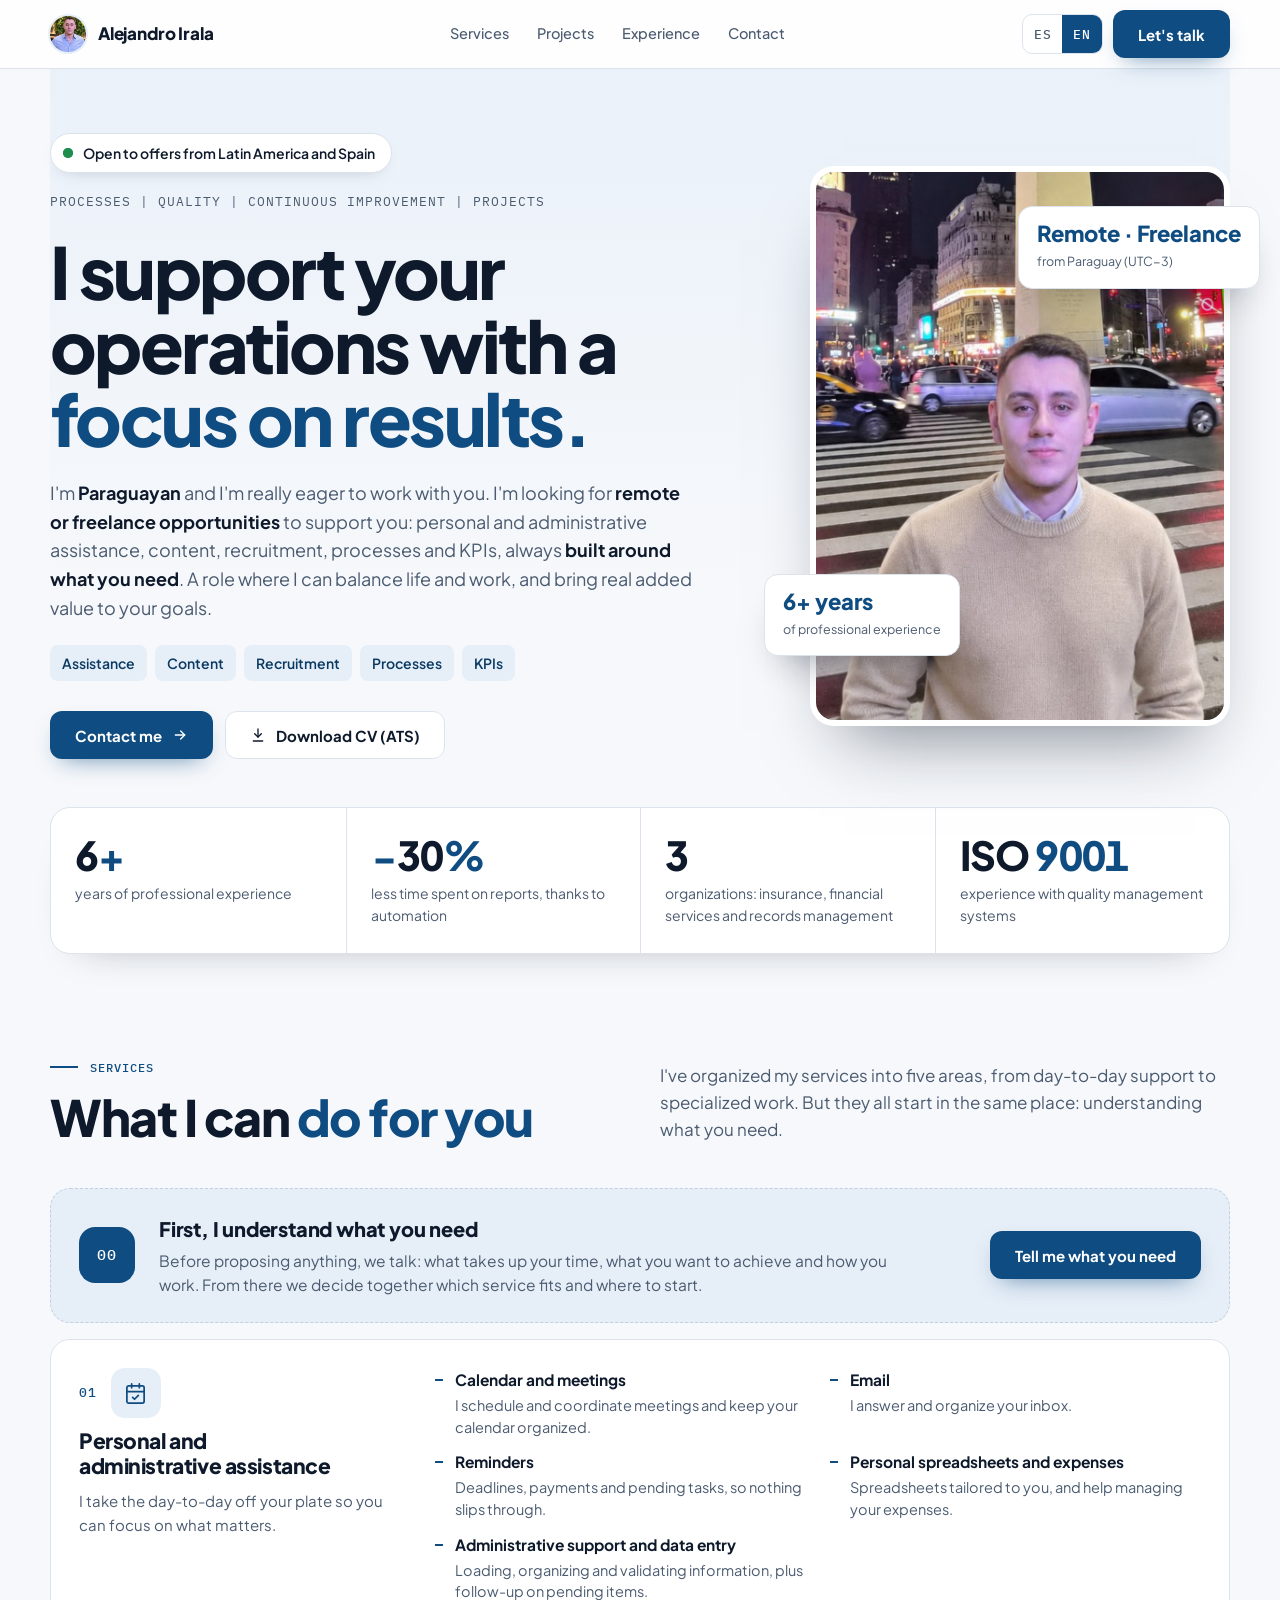
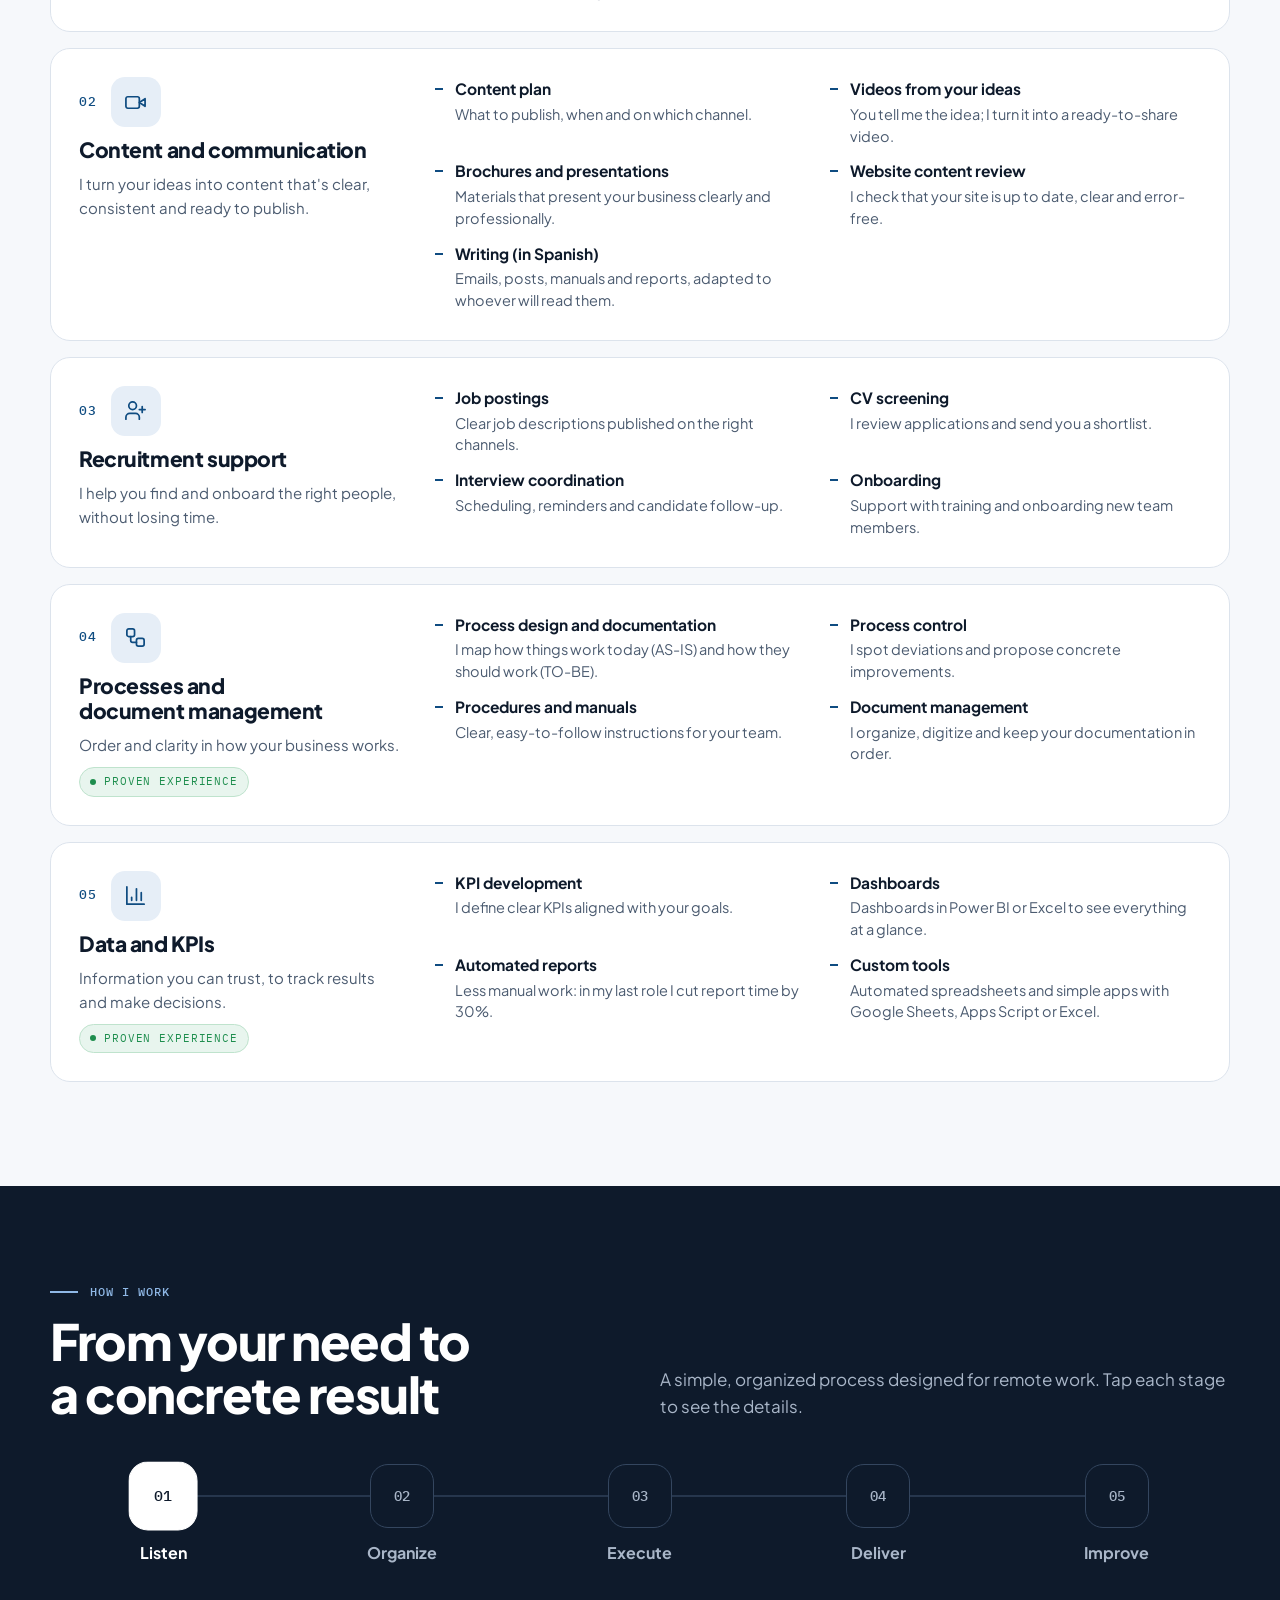
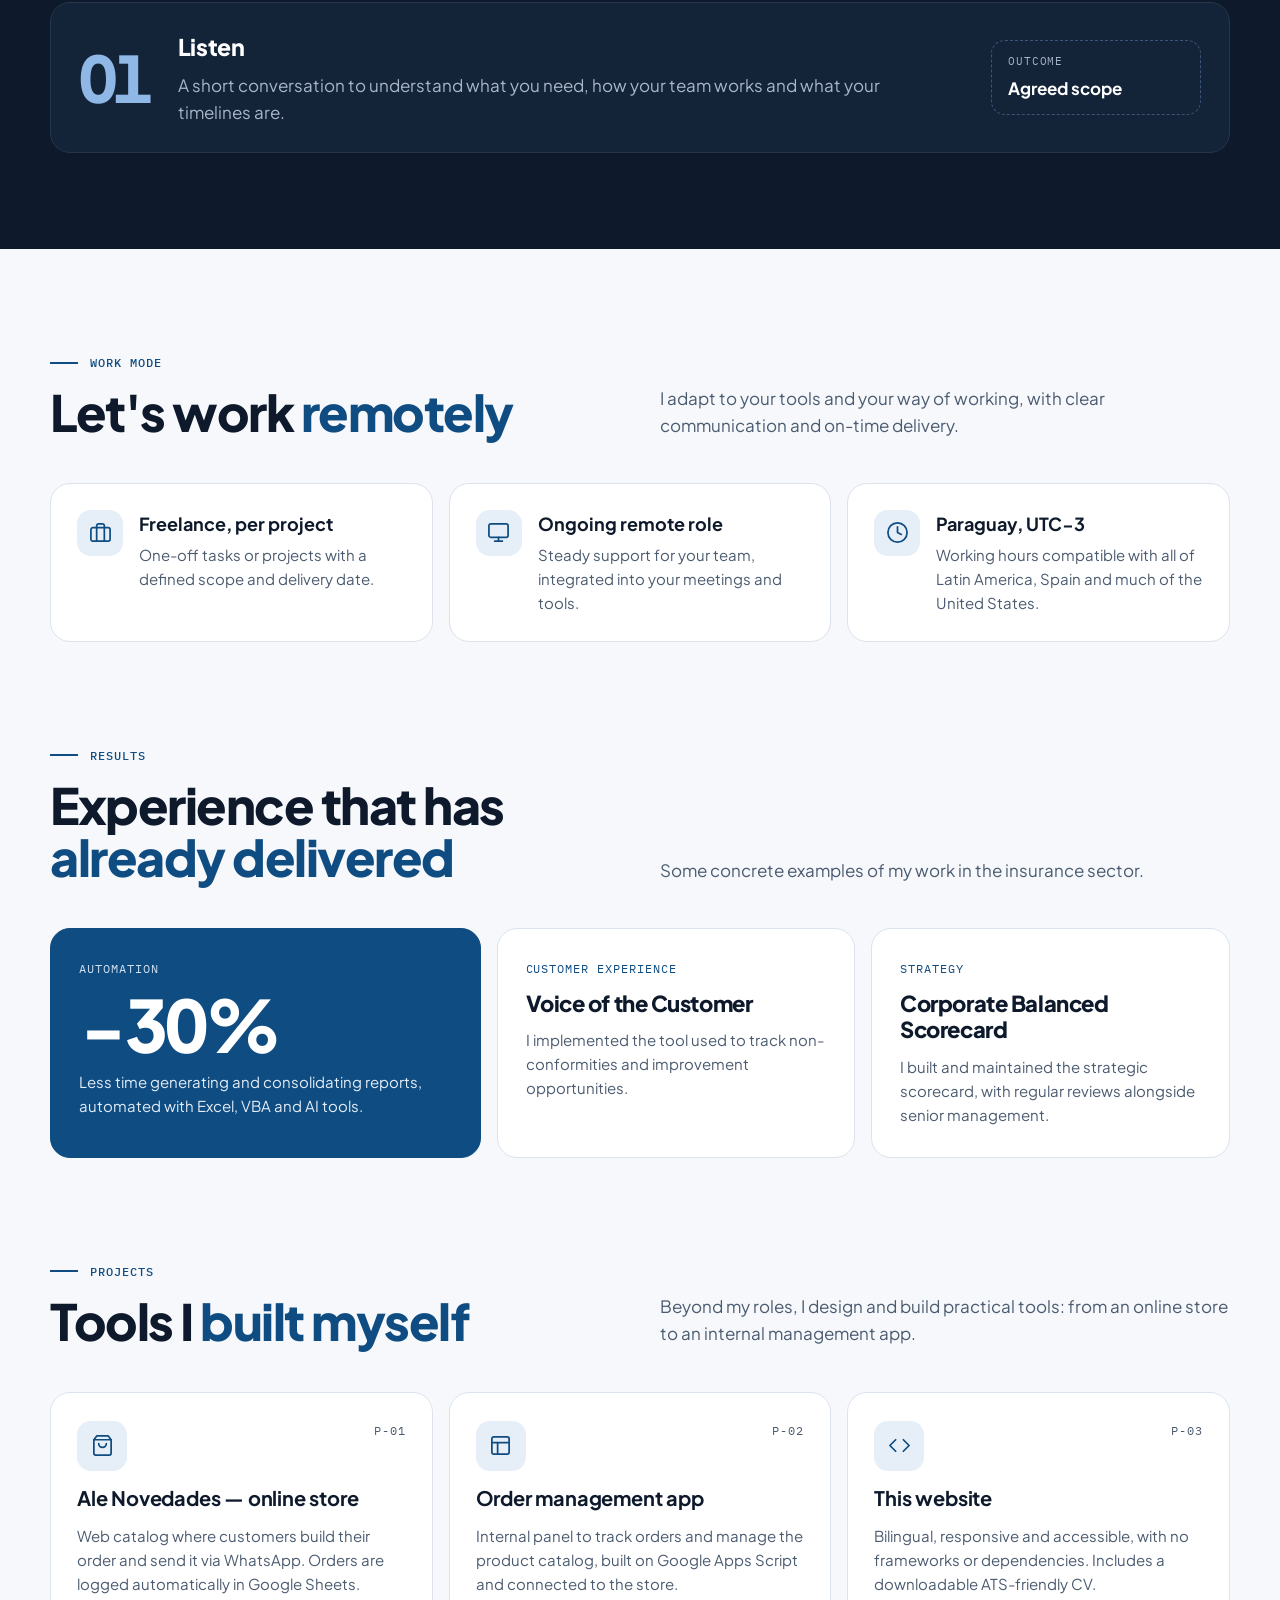
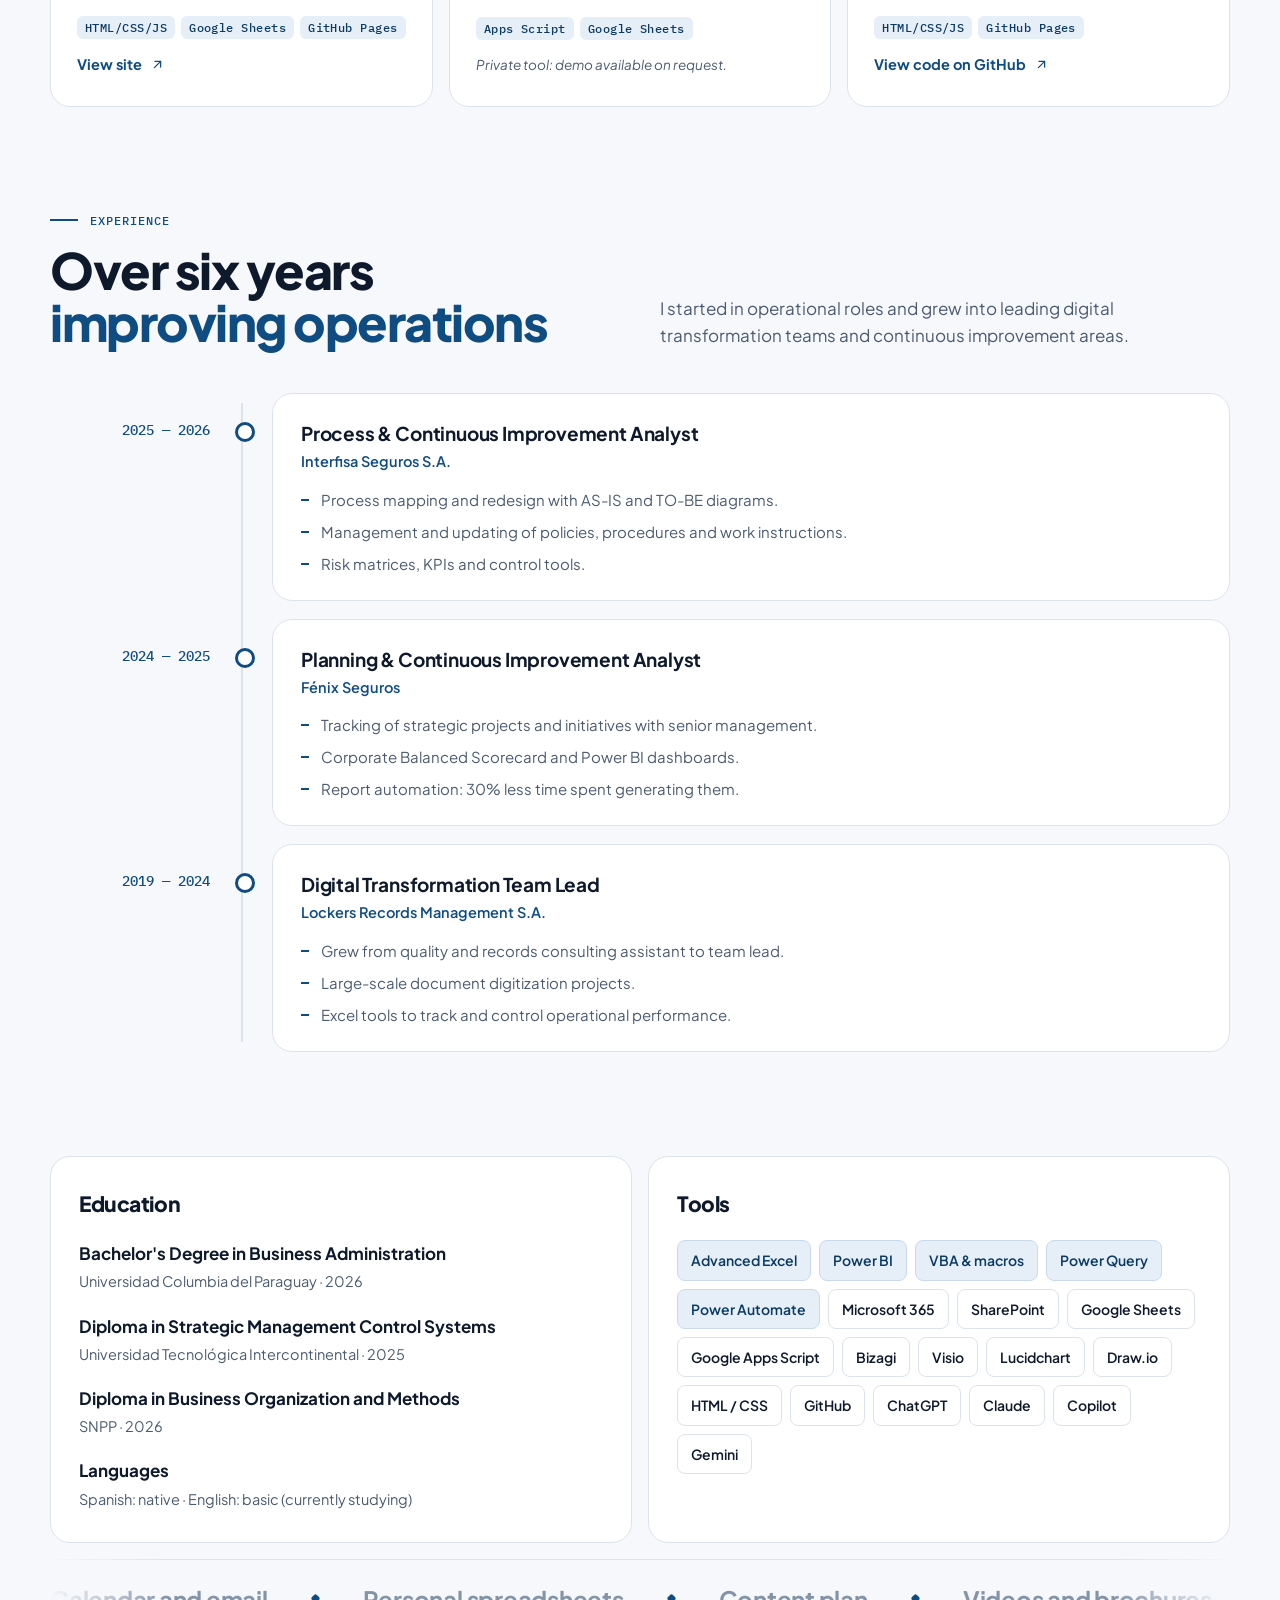
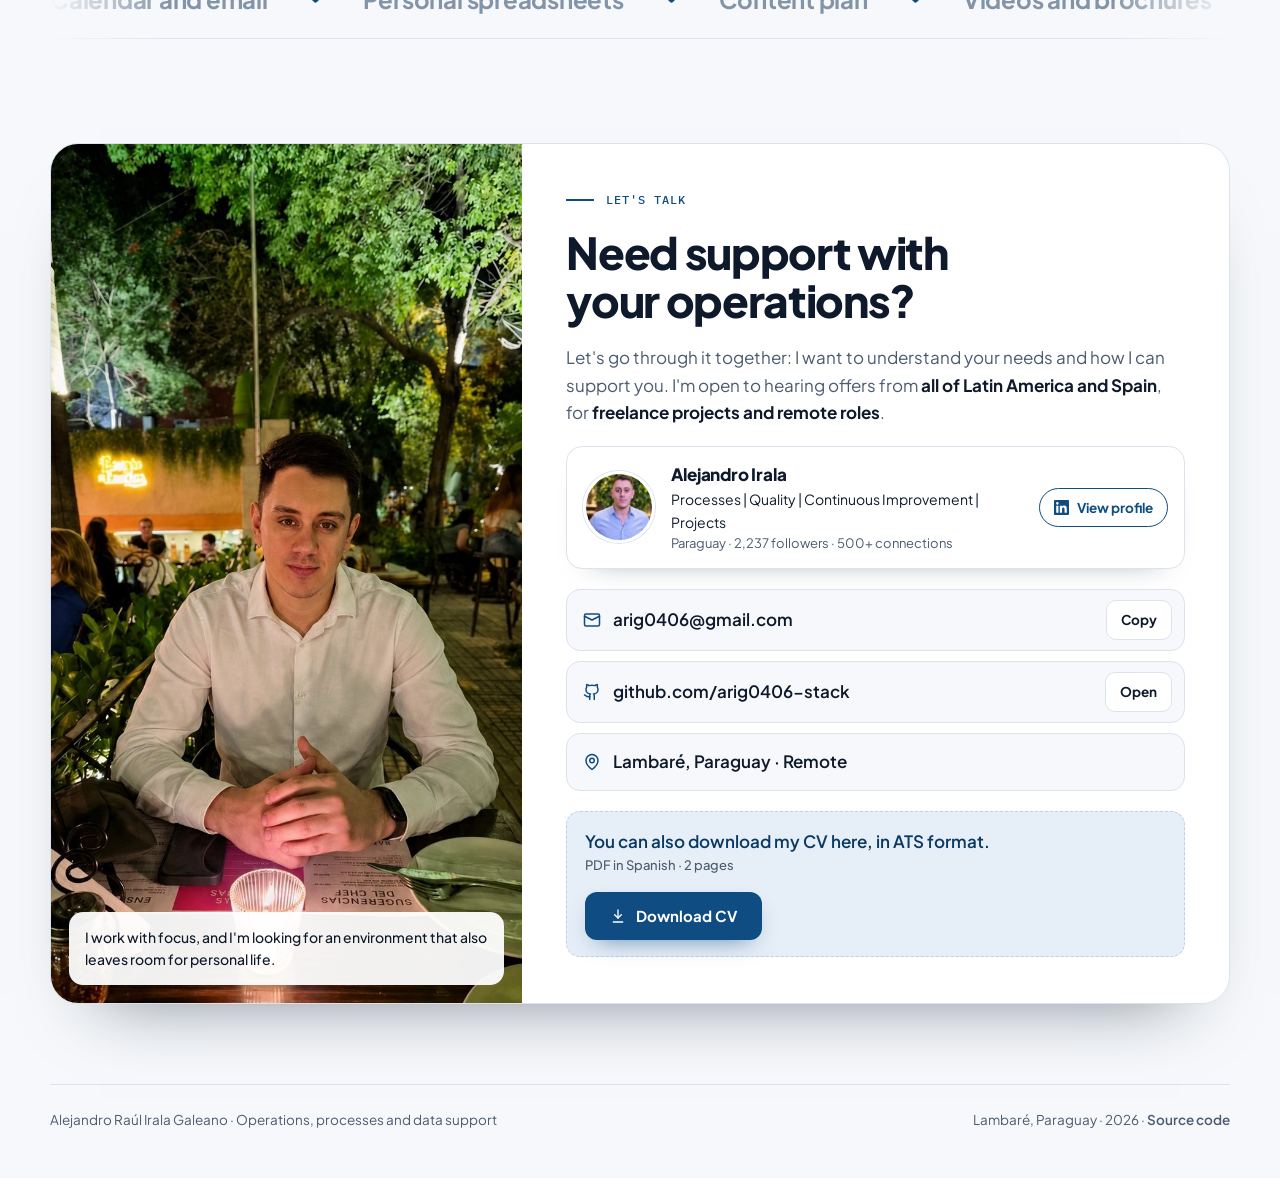
==== commit ca5789ac: "Servicios ordenados en 5 areas con paso previo de entender la necesidad" ====
--- a/index.html
+++ b/index.html
@@ -4,13 +4,13 @@
 <meta charset="utf-8">
 <meta name="viewport" content="width=device-width, initial-scale=1">
 <title>Alejandro Irala — Apoyo a tu gestión</title>
-<meta name="description" content="Alejandro Irala: asistencia administrativa, data entry, reportes en Power BI, automatización con Excel/VBA y mejora de procesos. Disponible para trabajo remoto y freelance desde Paraguay (UTC−3).">
+<meta name="description" content="Alejandro Irala: asistencia personal y administrativa, contenido, reclutamiento, procesos, gestión documental e indicadores. Disponible para trabajo remoto y freelance desde Paraguay (UTC−3).">
 <meta name="author" content="Alejandro Raúl Irala Galeano">
 <meta name="theme-color" content="#0F4C81">
 <link rel="canonical" href="https://arig0406-stack.github.io/">
 <meta property="og:type" content="profile">
 <meta property="og:title" content="Alejandro Irala — Procesos, datos y apoyo a la gestión">
-<meta property="og:description" content="Asistencia administrativa, data entry, Power BI, automatización con Excel/VBA y mejora de procesos. Disponible para trabajo remoto.">
+<meta property="og:description" content="Asistencia personal y administrativa, contenido, reclutamiento, procesos e indicadores. Disponible para trabajo remoto desde Paraguay.">
 <meta property="og:url" content="https://arig0406-stack.github.io/">
 <meta property="og:image" content="https://arig0406-stack.github.io/img/obelisco.jpg">
 <meta property="og:locale" content="es_PY">
@@ -145,9 +145,30 @@
 .icon svg{width:23px;height:23px}
 .card h3{font-size:20px;font-weight:700;letter-spacing:-.01em;line-height:1.25}
 .card p{color:var(--muted);font-size:15px}
-.card.wide{grid-column:1 / -1;display:grid;grid-template-columns:auto minmax(0,1fr) auto;align-items:center;gap:24px}
-.card.wide .wide-text{display:flex;flex-direction:column;gap:8px}
-.card.wide p{max-width:72ch}
+
+/* SERVICIOS POR ÁREA */
+.svc-num{font-size:13px;color:var(--primary);font-weight:500;letter-spacing:.06em}
+.svc-start{display:grid;grid-template-columns:auto minmax(0,1fr) auto;gap:24px;align-items:center;border:1px dashed #BFD0E4;border-radius:var(--radius);background:var(--primary-soft);padding:24px 28px;margin-bottom:16px}
+.svc-start > .svc-num{width:56px;height:56px;border-radius:16px;background:var(--primary);color:#fff;display:grid;place-items:center;font-size:15px}
+.svc-start h3{font-size:20px;font-weight:800;letter-spacing:-.01em}
+.svc-start p{color:var(--muted);font-size:15.5px;margin-top:4px;max-width:70ch}
+.svc-list{display:grid;gap:16px;counter-reset:svc}
+.svc{display:grid;grid-template-columns:minmax(0,320px) minmax(0,1fr);gap:36px;background:var(--surface);border:1px solid var(--line);border-radius:var(--radius);padding:28px;position:relative;overflow:hidden;transition:border-color .35s ease, box-shadow .35s ease}
+.svc::before{content:"";position:absolute;left:0;top:0;bottom:0;width:3px;background:var(--primary);transform:scaleY(0);transform-origin:top;transition:transform .6s cubic-bezier(.2,.7,.2,1)}
+.svc:hover{border-color:#BFD0E4;box-shadow:0 28px 50px -38px rgba(14,26,43,.55)}
+.svc:hover::before{transform:scaleY(1)}
+.svc:hover .icon{background:var(--primary);color:#fff}
+.svc-head{display:flex;flex-direction:column;gap:10px;align-items:flex-start}
+.svc-top{display:flex;align-items:center;gap:14px}
+.svc-head h3{font-size:21px;font-weight:800;letter-spacing:-.02em;line-height:1.2}
+.svc-head p{color:var(--muted);font-size:15px}
+.badge{display:inline-flex;align-items:center;gap:8px;font-size:11px;color:var(--ok);background:#E8F5EE;border:1px solid #BFE3CD;border-radius:999px;padding:5px 10px}
+.badge::before{content:"";width:6px;height:6px;border-radius:50%;background:var(--ok)}
+.svc-items{list-style:none;margin:0;padding:0;display:grid;grid-template-columns:repeat(2,minmax(0,1fr));gap:12px 24px;align-content:start}
+.svc-items li{position:relative;padding-left:20px;display:flex;flex-direction:column;gap:2px}
+.svc-items li::before{content:"";position:absolute;left:0;top:11px;width:8px;height:2px;background:var(--primary)}
+.svc-items b{font-size:15.5px;font-weight:700}
+.svc-items span{color:var(--muted);font-size:14.5px;line-height:1.5}
 
 /* PROJECTS */
 .card .stack{display:flex;flex-wrap:wrap;gap:6px;margin-top:auto;padding-top:6px}
@@ -297,8 +318,9 @@
   .track-fill{width:100% !important;height:0;transition:height .9s cubic-bezier(.65,0,.35,1)}
   .token{left:50% !important;top:0;transition:top .9s cubic-bezier(.65,0,.35,1)}
   .step{flex-direction:row;text-align:left;gap:18px}
-  .card.wide{grid-template-columns:1fr;gap:14px}
-  .card.wide .code{display:none}
+  .svc{grid-template-columns:1fr;gap:20px;padding:24px 22px}
+  .svc-start{grid-template-columns:1fr;gap:14px;padding:22px}
+  .svc-start .btn{justify-self:start}
   .detail{grid-template-columns:1fr;gap:12px;padding:22px}
   .detail-num{font-size:48px}
   .deliverable{min-width:0}
@@ -314,6 +336,7 @@
 @media (max-width:560px){
   body{font-size:16px}
   .cards,.results{grid-template-columns:1fr}
+  .svc-items{grid-template-columns:1fr}
   .stat{padding:20px 16px}
   .float{padding:10px 14px}
   .float b{font-size:19px}
@@ -351,6 +374,9 @@
   .cards,.results{grid-template-columns:repeat(3,minmax(0,1fr));gap:8px}
   .card,.result,.panel,.job-body,.mode{padding:12px 14px;break-inside:avoid;border-color:#ccd}
   .card .icon,.card-top{display:none}
+  .svc-start,.svc .icon{display:none}
+  .svc{grid-template-columns:200px minmax(0,1fr);gap:16px;padding:12px 14px;break-inside:avoid;border-color:#ccd}
+  .svc-items span{font-size:9.5pt}
   .card h3,.result h3{font-size:11.5pt}
   .card p,.result p,.job li{font-size:10pt}
   .result.feature{background:#fff;color:var(--text);border-color:var(--primary)}
@@ -400,13 +426,13 @@
         <div class="status load d1"><span class="pulse" aria-hidden="true"></span><span data-en="Open to offers from Latin America and Spain">Abierto a propuestas de Latinoamérica y España</span></div>
         <div class="headline mono load d1" data-en="Processes | Quality | Continuous Improvement | Projects">Procesos | Calidad | Mejora Continua | Proyectos</div>
         <h1 class="load d2" data-en="I support your operations with a <span class='hl'>focus on results.</span>">Apoyo tu gestión con <span class="hl">foco en resultados.</span></h1>
-        <p class="hero-lead load d3" data-en="I'm <strong>Paraguayan</strong> and I'm really eager to work with you. I'm looking for <strong>remote or freelance opportunities</strong> to support your team: administrative assistance, data entry and <strong>collaboration tools built around what you need</strong>. A role where I can balance life and work, and bring real added value to your goals.">Soy <strong>paraguayo</strong> y tengo muchas ganas de colaborar contigo. Hoy busco oportunidades <strong>freelance o en modalidad remota</strong> para apoyar tu gestión: asistencia administrativa, data entry y <strong>herramientas de colaboración pensadas en lo que necesitás</strong>. Un trabajo donde pueda equilibrar mi vida y mi trabajo, y mostrar mi valor diferencial en tus necesidades.</p>
+        <p class="hero-lead load d3" data-en="I'm <strong>Paraguayan</strong> and I'm really eager to work with you. I'm looking for <strong>remote or freelance opportunities</strong> to support you: personal and administrative assistance, content, recruitment, processes and KPIs, always <strong>built around what you need</strong>. A role where I can balance life and work, and bring real added value to your goals.">Soy <strong>paraguayo</strong> y tengo muchas ganas de colaborar contigo. Hoy busco oportunidades <strong>freelance o en modalidad remota</strong> para apoyarte: asistencia personal y administrativa, contenido, reclutamiento, procesos e indicadores, siempre <strong>pensado en lo que necesitás</strong>. Un trabajo donde pueda equilibrar mi vida y mi trabajo, y mostrar mi valor diferencial en tus necesidades.</p>
         <div class="tags load d3">
-          <span class="tag" data-en="Administrative assistance">Asistencia administrativa</span>
-          <span class="tag">Data entry</span>
-          <span class="tag" data-en="Custom tools">Herramientas a medida</span>
+          <span class="tag" data-en="Assistance">Asistencia</span>
+          <span class="tag" data-en="Content">Contenido</span>
+          <span class="tag" data-en="Recruitment">Reclutamiento</span>
           <span class="tag" data-en="Processes">Procesos</span>
-          <span class="tag" data-en="Writing">Redacción</span>
+          <span class="tag" data-en="KPIs">Indicadores</span>
         </div>
         <div class="hero-cta load d4">
           <a class="btn btn-primary" href="#contacto"><span data-en="Contact me">Contactarme</span>
@@ -437,48 +463,93 @@
       <div class="sec-head reveal">
         <div>
           <div class="eyebrow mono" data-en="Services">Servicios</div>
-          <h2 data-en="How I can <span class='hl'>support your work</span>">Cómo puedo <span class="hl">apoyar tu trabajo</span></h2>
-        </div>
-        <p data-en="Tasks that take load off your team and leave you with organized information to make decisions. Fully remote, per project or ongoing.">Tareas que le sacan carga a tu equipo y te dejan información ordenada para decidir. Todo de forma remota, por proyecto o de manera continua.</p>
-      </div>
-      <div class="cards">
-        <article class="card reveal">
-          <div class="card-top"><div class="icon"><svg viewBox="0 0 24 24" fill="none" stroke="currentColor" stroke-width="1.8" stroke-linecap="round" stroke-linejoin="round" aria-hidden="true"><rect x="3" y="4" width="18" height="16" rx="2"/><path d="M3 9h18"/><path d="M8 14h4"/><path d="M8 17h8"/></svg></div><span class="mono code">S-01</span></div>
-          <h3 data-en="Administrative assistance">Asistencia administrativa</h3>
-          <p data-en="Document management, follow-up on pending items, management reports and coordination across departments.">Gestión documental, seguimiento de pendientes, informes de gestión y coordinación con distintas áreas.</p>
-        </article>
-        <article class="card reveal">
-          <div class="card-top"><div class="icon"><svg viewBox="0 0 24 24" fill="none" stroke="currentColor" stroke-width="1.8" stroke-linecap="round" stroke-linejoin="round" aria-hidden="true"><ellipse cx="12" cy="5" rx="8" ry="3"/><path d="M4 5v6c0 1.66 3.58 3 8 3s8-1.34 8-3V5"/><path d="M4 11v6c0 1.66 3.58 3 8 3s8-1.34 8-3v-6"/></svg></div><span class="mono code">S-02</span></div>
-          <h3 data-en="Data entry and data management">Data entry y gestión de datos</h3>
-          <p data-en="Loading, cleaning, validating and cross-checking information in Excel, with controls so the data can be trusted.">Carga, limpieza, validación y cruce de información en Excel, con controles para que los datos sean confiables.</p>
-        </article>
-        <article class="card reveal">
-          <div class="card-top"><div class="icon"><svg viewBox="0 0 24 24" fill="none" stroke="currentColor" stroke-width="1.8" stroke-linecap="round" stroke-linejoin="round" aria-hidden="true"><path d="M14.7 6.3a1 1 0 0 0 0 1.4l1.6 1.6a1 1 0 0 0 1.4 0l3.77-3.77a6 6 0 0 1-7.94 7.94l-6.91 6.91a2.12 2.12 0 0 1-3-3l6.91-6.91a6 6 0 0 1 7.94-7.94l-3.76 3.76z"/></svg></div><span class="mono code">S-03</span></div>
-          <h3 data-en="Custom collaboration tools">Herramientas de colaboración a medida</h3>
-          <p data-en="Automated spreadsheets, Power Automate flows and simple tools, designed around how your team works.">Planillas automatizadas, flujos con Power Automate y herramientas simples, pensadas en cómo trabaja tu equipo.</p>
-        </article>
-        <article class="card reveal">
-          <div class="card-top"><div class="icon"><svg viewBox="0 0 24 24" fill="none" stroke="currentColor" stroke-width="1.8" stroke-linecap="round" stroke-linejoin="round" aria-hidden="true"><path d="M3 3v18h18"/><path d="M18 17V9"/><path d="M13 17V5"/><path d="M8 17v-3"/></svg></div><span class="mono code">S-04</span></div>
-          <h3 data-en="Reports and KPIs">Reportes e indicadores</h3>
-          <p data-en="Power BI dashboards, KPIs and executive reports to track your results without wasting time.">Dashboards en Power BI, KPIs y reportes ejecutivos para seguir tus resultados sin perder tiempo.</p>
-        </article>
-        <article class="card reveal">
-          <div class="card-top"><div class="icon"><svg viewBox="0 0 24 24" fill="none" stroke="currentColor" stroke-width="1.8" stroke-linecap="round" stroke-linejoin="round" aria-hidden="true"><rect x="3" y="3" width="8" height="8" rx="2"/><rect x="13" y="13" width="8" height="8" rx="2"/><path d="M7 11v4a2 2 0 0 0 2 2h4"/></svg></div><span class="mono code">S-05</span></div>
-          <h3 data-en="Processes and procedures">Procesos y procedimientos</h3>
-          <p data-en="I map and document AS-IS / TO-BE processes, and write clear procedures and work instructions.">Relevo y documento procesos AS-IS / TO-BE, y redacto procedimientos e instructivos claros.</p>
-        </article>
-        <article class="card reveal">
-          <div class="card-top"><div class="icon"><svg viewBox="0 0 24 24" fill="none" stroke="currentColor" stroke-width="1.8" stroke-linecap="round" stroke-linejoin="round" aria-hidden="true"><path d="M9 11l3 3L22 4"/><path d="M21 12v7a2 2 0 0 1-2 2H5a2 2 0 0 1-2-2V5a2 2 0 0 1 2-2h11"/></svg></div><span class="mono code">S-06</span></div>
-          <h3 data-en="Task and project tracking">Seguimiento de tareas y proyectos</h3>
-          <p data-en="Action plans, owners and deadlines under control, with progress visible to you and your team.">Planes de acción, responsables y fechas bajo control, con avances visibles para vos y tu equipo.</p>
-        </article>
-        <article class="card wide reveal">
-          <div class="icon"><svg viewBox="0 0 24 24" fill="none" stroke="currentColor" stroke-width="1.8" stroke-linecap="round" stroke-linejoin="round" aria-hidden="true"><path d="M12 20h9"/><path d="M16.5 3.5a2.12 2.12 0 0 1 3 3L7 19l-4 1 1-4Z"/></svg></div>
-          <div class="wide-text">
-            <h3 data-en="Writing and documentation">Redacción de textos y documentación</h3>
-            <p data-en="Writing is one of my strengths: reports, procedures, manuals, emails and content that are clear, well organized and adapted to whoever will read them. In Spanish.">Redactar es uno de mis puntos fuertes: informes, procedimientos, manuales, correos y contenidos claros, ordenados y adaptados a quien los va a leer.</p>
-          </div>
-          <span class="mono code">S-07</span>
+          <h2 data-en="What I can <span class='hl'>do for you</span>">Lo que puedo <span class="hl">hacer por vos</span></h2>
+        </div>
+        <p data-en="I've organized my services into five areas, from day-to-day support to specialized work. But they all start in the same place: understanding what you need.">Ordené mis servicios en cinco áreas, desde el día a día hasta lo más especializado. Pero todas empiezan por el mismo lugar: entender qué necesitás.</p>
+      </div>
+
+      <div class="svc-start reveal">
+        <div class="svc-num mono">00</div>
+        <div>
+          <h3 data-en="First, I understand what you need">Primero, entiendo qué necesitás</h3>
+          <p data-en="Before proposing anything, we talk: what takes up your time, what you want to achieve and how you work. From there we decide together which service fits and where to start.">Antes de proponerte nada, conversamos: qué te quita tiempo, qué querés lograr y cómo trabajás. A partir de ahí vemos juntos qué servicio encaja y por dónde arrancar.</p>
+        </div>
+        <a class="btn btn-primary" href="#contacto"><span data-en="Tell me what you need">Contame qué necesitás</span></a>
+      </div>
+
+      <div class="svc-list">
+        <article class="svc reveal">
+          <div class="svc-head">
+            <div class="svc-top"><span class="svc-num mono">01</span><div class="icon"><svg viewBox="0 0 24 24" fill="none" stroke="currentColor" stroke-width="1.8" stroke-linecap="round" stroke-linejoin="round" aria-hidden="true"><rect x="3" y="4" width="18" height="18" rx="2"/><path d="M16 2v4"/><path d="M8 2v4"/><path d="M3 10h18"/><path d="m9 16 2 2 4-4"/></svg></div></div>
+            <h3 data-en="Personal and administrative assistance">Asistencia personal y administrativa</h3>
+            <p data-en="I take the day-to-day off your plate so you can focus on what matters.">Me ocupo del día a día para que vos te enfoques en lo importante.</p>
+          </div>
+          <ul class="svc-items">
+            <li><b data-en="Calendar and meetings">Agenda y reuniones</b><span data-en="I schedule and coordinate meetings and keep your calendar organized.">Programo y coordino reuniones, y mantengo tu agenda ordenada.</span></li>
+            <li><b data-en="Email">Correos</b><span data-en="I answer and organize your inbox.">Respondo y organizo tu bandeja de entrada.</span></li>
+            <li><b data-en="Reminders">Recordatorios</b><span data-en="Deadlines, payments and pending tasks, so nothing slips through.">Vencimientos, pagos y pendientes, para que nada se te pase.</span></li>
+            <li><b data-en="Personal spreadsheets and expenses">Planillas personales y gastos</b><span data-en="Spreadsheets tailored to you, and help managing your expenses.">Planillas a tu medida y ayuda para administrar tus gastos.</span></li>
+            <li><b data-en="Administrative support and data entry">Apoyo administrativo y data entry</b><span data-en="Loading, organizing and validating information, plus follow-up on pending items.">Carga, orden y validación de información, y seguimiento de pendientes.</span></li>
+          </ul>
+        </article>
+
+        <article class="svc reveal">
+          <div class="svc-head">
+            <div class="svc-top"><span class="svc-num mono">02</span><div class="icon"><svg viewBox="0 0 24 24" fill="none" stroke="currentColor" stroke-width="1.8" stroke-linecap="round" stroke-linejoin="round" aria-hidden="true"><path d="m22 8-6 4 6 4V8Z"/><rect x="2" y="6" width="14" height="12" rx="2"/></svg></div></div>
+            <h3 data-en="Content and communication">Contenido y comunicación</h3>
+            <p data-en="I turn your ideas into content that's clear, consistent and ready to publish.">Convierto tus ideas en contenido claro, ordenado y listo para publicar.</p>
+          </div>
+          <ul class="svc-items">
+            <li><b data-en="Content plan">Plan de contenido</b><span data-en="What to publish, when and on which channel.">Qué publicar, cuándo y en qué canal.</span></li>
+            <li><b data-en="Videos from your ideas">Videos a partir de tus ideas</b><span data-en="You tell me the idea; I turn it into a ready-to-share video.">Me contás la idea y la convierto en un video listo para compartir.</span></li>
+            <li><b data-en="Brochures and presentations">Brochures y presentaciones</b><span data-en="Materials that present your business clearly and professionally.">Materiales que presentan tu negocio de forma clara y profesional.</span></li>
+            <li><b data-en="Website content review">Control de contenido web</b><span data-en="I check that your site is up to date, clear and error-free.">Reviso que tu página esté actualizada, clara y sin errores.</span></li>
+            <li><b data-en="Writing (in Spanish)">Redacción de textos</b><span data-en="Emails, posts, manuals and reports, adapted to whoever will read them.">Correos, publicaciones, manuales e informes, adaptados a quien los lee.</span></li>
+          </ul>
+        </article>
+
+        <article class="svc reveal">
+          <div class="svc-head">
+            <div class="svc-top"><span class="svc-num mono">03</span><div class="icon"><svg viewBox="0 0 24 24" fill="none" stroke="currentColor" stroke-width="1.8" stroke-linecap="round" stroke-linejoin="round" aria-hidden="true"><path d="M16 21v-2a4 4 0 0 0-4-4H6a4 4 0 0 0-4 4v2"/><circle cx="9" cy="7" r="4"/><path d="M19 8v6"/><path d="M22 11h-6"/></svg></div></div>
+            <h3 data-en="Recruitment support">Apoyo en reclutamiento</h3>
+            <p data-en="I help you find and onboard the right people, without losing time.">Te ayudo a encontrar e incorporar a las personas indicadas, sin perder tiempo.</p>
+          </div>
+          <ul class="svc-items">
+            <li><b data-en="Job postings">Publicación de búsquedas</b><span data-en="Clear job descriptions published on the right channels.">Descripciones claras del puesto, publicadas en los canales adecuados.</span></li>
+            <li><b data-en="CV screening">Filtrado de CV</b><span data-en="I review applications and send you a shortlist.">Reviso postulaciones y te paso una lista corta de candidatos.</span></li>
+            <li><b data-en="Interview coordination">Coordinación de entrevistas</b><span data-en="Scheduling, reminders and candidate follow-up.">Agenda, recordatorios y seguimiento de cada candidato.</span></li>
+            <li><b data-en="Onboarding">Incorporación</b><span data-en="Support with training and onboarding new team members.">Acompañamiento en la capacitación e inducción de nuevos colaboradores.</span></li>
+          </ul>
+        </article>
+
+        <article class="svc reveal">
+          <div class="svc-head">
+            <div class="svc-top"><span class="svc-num mono">04</span><div class="icon"><svg viewBox="0 0 24 24" fill="none" stroke="currentColor" stroke-width="1.8" stroke-linecap="round" stroke-linejoin="round" aria-hidden="true"><rect x="3" y="3" width="8" height="8" rx="2"/><rect x="13" y="13" width="8" height="8" rx="2"/><path d="M7 11v4a2 2 0 0 0 2 2h4"/></svg></div></div>
+            <h3 data-en="Processes and document management">Procesos y gestión documental</h3>
+            <p data-en="Order and clarity in how your business works.">Orden y claridad en cómo funciona tu negocio.</p>
+            <span class="badge mono" data-en="Proven experience">Experiencia comprobada</span>
+          </div>
+          <ul class="svc-items">
+            <li><b data-en="Process design and documentation">Desarrollo y documentación de procesos</b><span data-en="I map how things work today (AS-IS) and how they should work (TO-BE).">Relevo cómo se trabaja hoy (AS-IS) y cómo debería funcionar (TO-BE).</span></li>
+            <li><b data-en="Process control">Control de procesos</b><span data-en="I spot deviations and propose concrete improvements.">Detecto desvíos y propongo mejoras concretas.</span></li>
+            <li><b data-en="Procedures and manuals">Procedimientos y manuales</b><span data-en="Clear, easy-to-follow instructions for your team.">Instructivos claros y fáciles de seguir para tu equipo.</span></li>
+            <li><b data-en="Document management">Gestión documental</b><span data-en="I organize, digitize and keep your documentation in order.">Organizo, digitalizo y mantengo tu documentación en orden.</span></li>
+          </ul>
+        </article>
+
+        <article class="svc reveal">
+          <div class="svc-head">
+            <div class="svc-top"><span class="svc-num mono">05</span><div class="icon"><svg viewBox="0 0 24 24" fill="none" stroke="currentColor" stroke-width="1.8" stroke-linecap="round" stroke-linejoin="round" aria-hidden="true"><path d="M3 3v18h18"/><path d="M18 17V9"/><path d="M13 17V5"/><path d="M8 17v-3"/></svg></div></div>
+            <h3 data-en="Data and KPIs">Datos e indicadores</h3>
+            <p data-en="Information you can trust, to track results and make decisions.">Información confiable para seguir tus resultados y decidir.</p>
+            <span class="badge mono" data-en="Proven experience">Experiencia comprobada</span>
+          </div>
+          <ul class="svc-items">
+            <li><b data-en="KPI development">Desarrollo de indicadores</b><span data-en="I define clear KPIs aligned with your goals.">Defino KPIs claros y alineados a tus objetivos.</span></li>
+            <li><b data-en="Dashboards">Tableros</b><span data-en="Dashboards in Power BI or Excel to see everything at a glance.">Dashboards en Power BI o Excel para ver todo de un vistazo.</span></li>
+            <li><b data-en="Automated reports">Reportes automatizados</b><span data-en="Less manual work: in my last role I cut report time by 30%.">Menos trabajo manual: en mi experiencia reduje 30% el tiempo de reportes.</span></li>
+            <li><b data-en="Custom tools">Herramientas a medida</b><span data-en="Automated spreadsheets and simple apps with Google Sheets, Apps Script or Excel.">Planillas automatizadas y apps simples con Google Sheets, Apps Script o Excel.</span></li>
+          </ul>
         </article>
       </div>
     </div>
@@ -678,8 +749,8 @@
       </div>
       <div class="ticker" aria-hidden="true">
         <div class="ticker-track">
-          <span data-en="Administrative assistance">Asistencia administrativa</span><span>Data entry</span><span data-en="Custom tools">Herramientas a medida</span><span data-en="Reports and KPIs">Reportes e indicadores</span><span data-en="Processes">Procesos</span><span data-en="Writing">Redacción</span><span data-en="Remote work">Trabajo remoto</span>
-          <span data-en="Administrative assistance">Asistencia administrativa</span><span>Data entry</span><span data-en="Custom tools">Herramientas a medida</span><span data-en="Reports and KPIs">Reportes e indicadores</span><span data-en="Processes">Procesos</span><span data-en="Writing">Redacción</span><span data-en="Remote work">Trabajo remoto</span>
+          <span data-en="Calendar and email">Agenda y correos</span><span data-en="Personal spreadsheets">Planillas personales</span><span data-en="Content plan">Plan de contenido</span><span data-en="Videos and brochures">Videos y brochures</span><span data-en="Recruitment">Reclutamiento</span><span data-en="Processes">Procesos</span><span data-en="Document management">Gestión documental</span><span data-en="KPIs">Indicadores</span><span data-en="Remote work">Trabajo remoto</span>
+          <span data-en="Calendar and email">Agenda y correos</span><span data-en="Personal spreadsheets">Planillas personales</span><span data-en="Content plan">Plan de contenido</span><span data-en="Videos and brochures">Videos y brochures</span><span data-en="Recruitment">Reclutamiento</span><span data-en="Processes">Procesos</span><span data-en="Document management">Gestión documental</span><span data-en="KPIs">Indicadores</span><span data-en="Remote work">Trabajo remoto</span>
         </div>
       </div>
     </div>
@@ -743,7 +814,7 @@
   var lang = 'es';
   var META = {
     es: {title: 'Alejandro Irala — Apoyo a tu gestión', desc: document.querySelector('meta[name=description]').getAttribute('content'), copy: 'Copiar', copied: 'Copiado', sel: 'Seleccioná el correo'},
-    en: {title: 'Alejandro Irala — Operations, processes and data support', desc: 'Alejandro Irala: administrative assistance, data entry, Power BI reporting, Excel/VBA automation and process improvement. Available for remote and freelance work from Paraguay (UTC−3).', copy: 'Copy', copied: 'Copied', sel: 'Select the email'}
+    en: {title: 'Alejandro Irala — Operations, processes and data support', desc: 'Alejandro Irala: personal and administrative assistance, content, recruitment, processes, document management and KPIs. Available for remote and freelance work from Paraguay (UTC−3).', copy: 'Copy', copied: 'Copied', sel: 'Select the email'}
   };
   var i18n = Array.prototype.slice.call(document.querySelectorAll('[data-en]'));
   i18n.forEach(function(el){ el.setAttribute('data-es', el.innerHTML); });
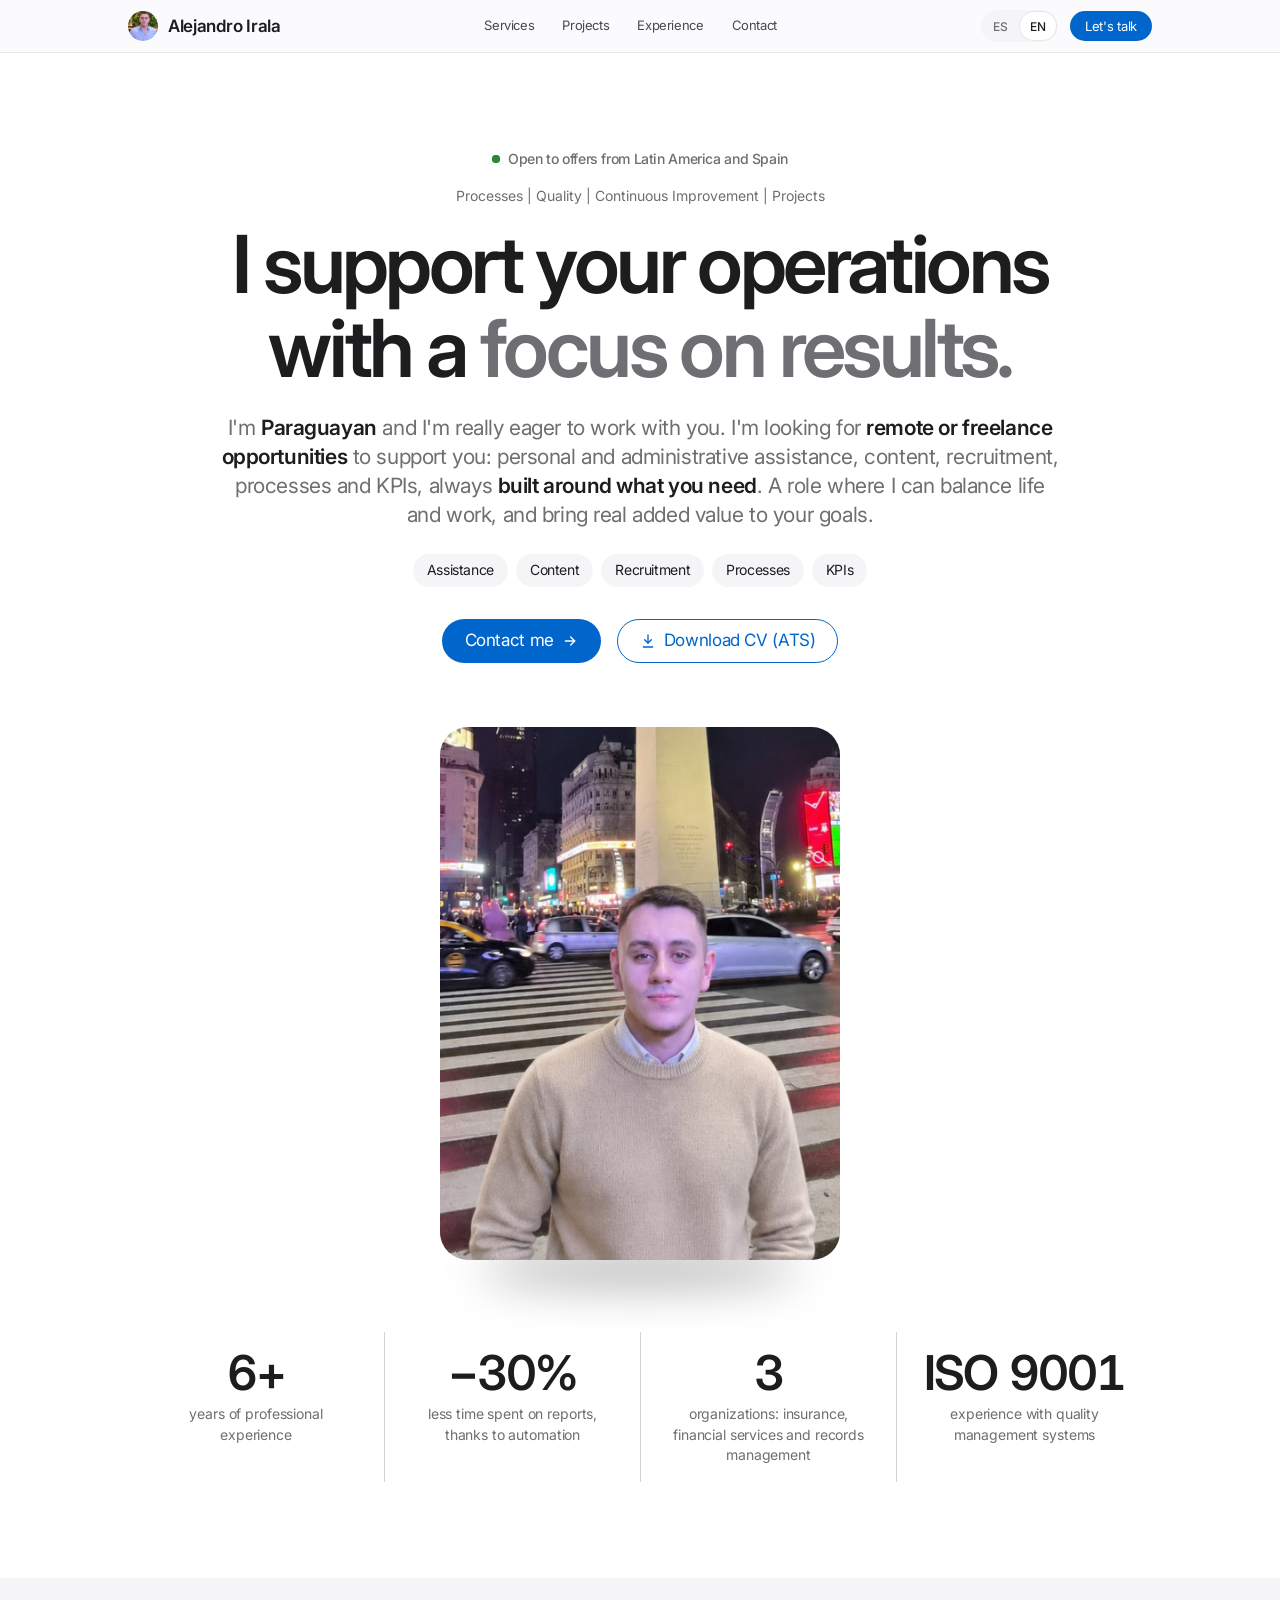
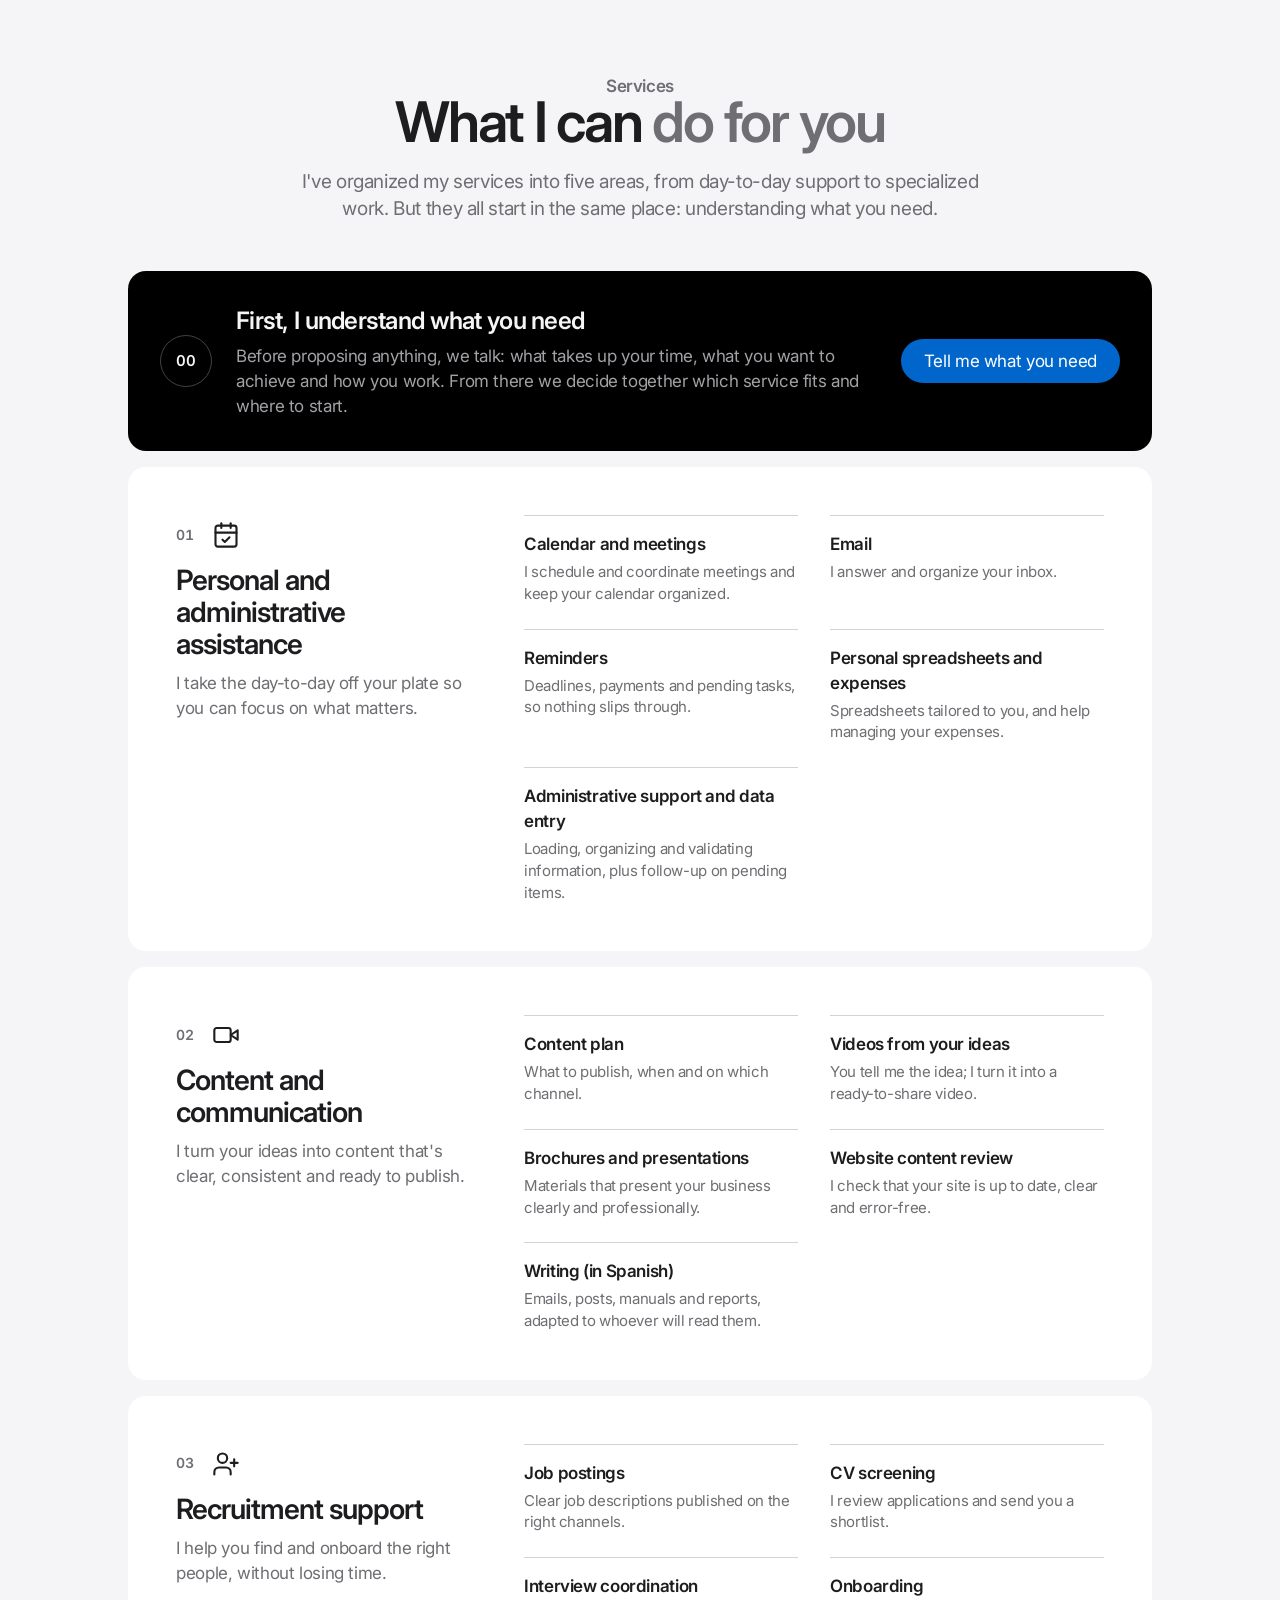
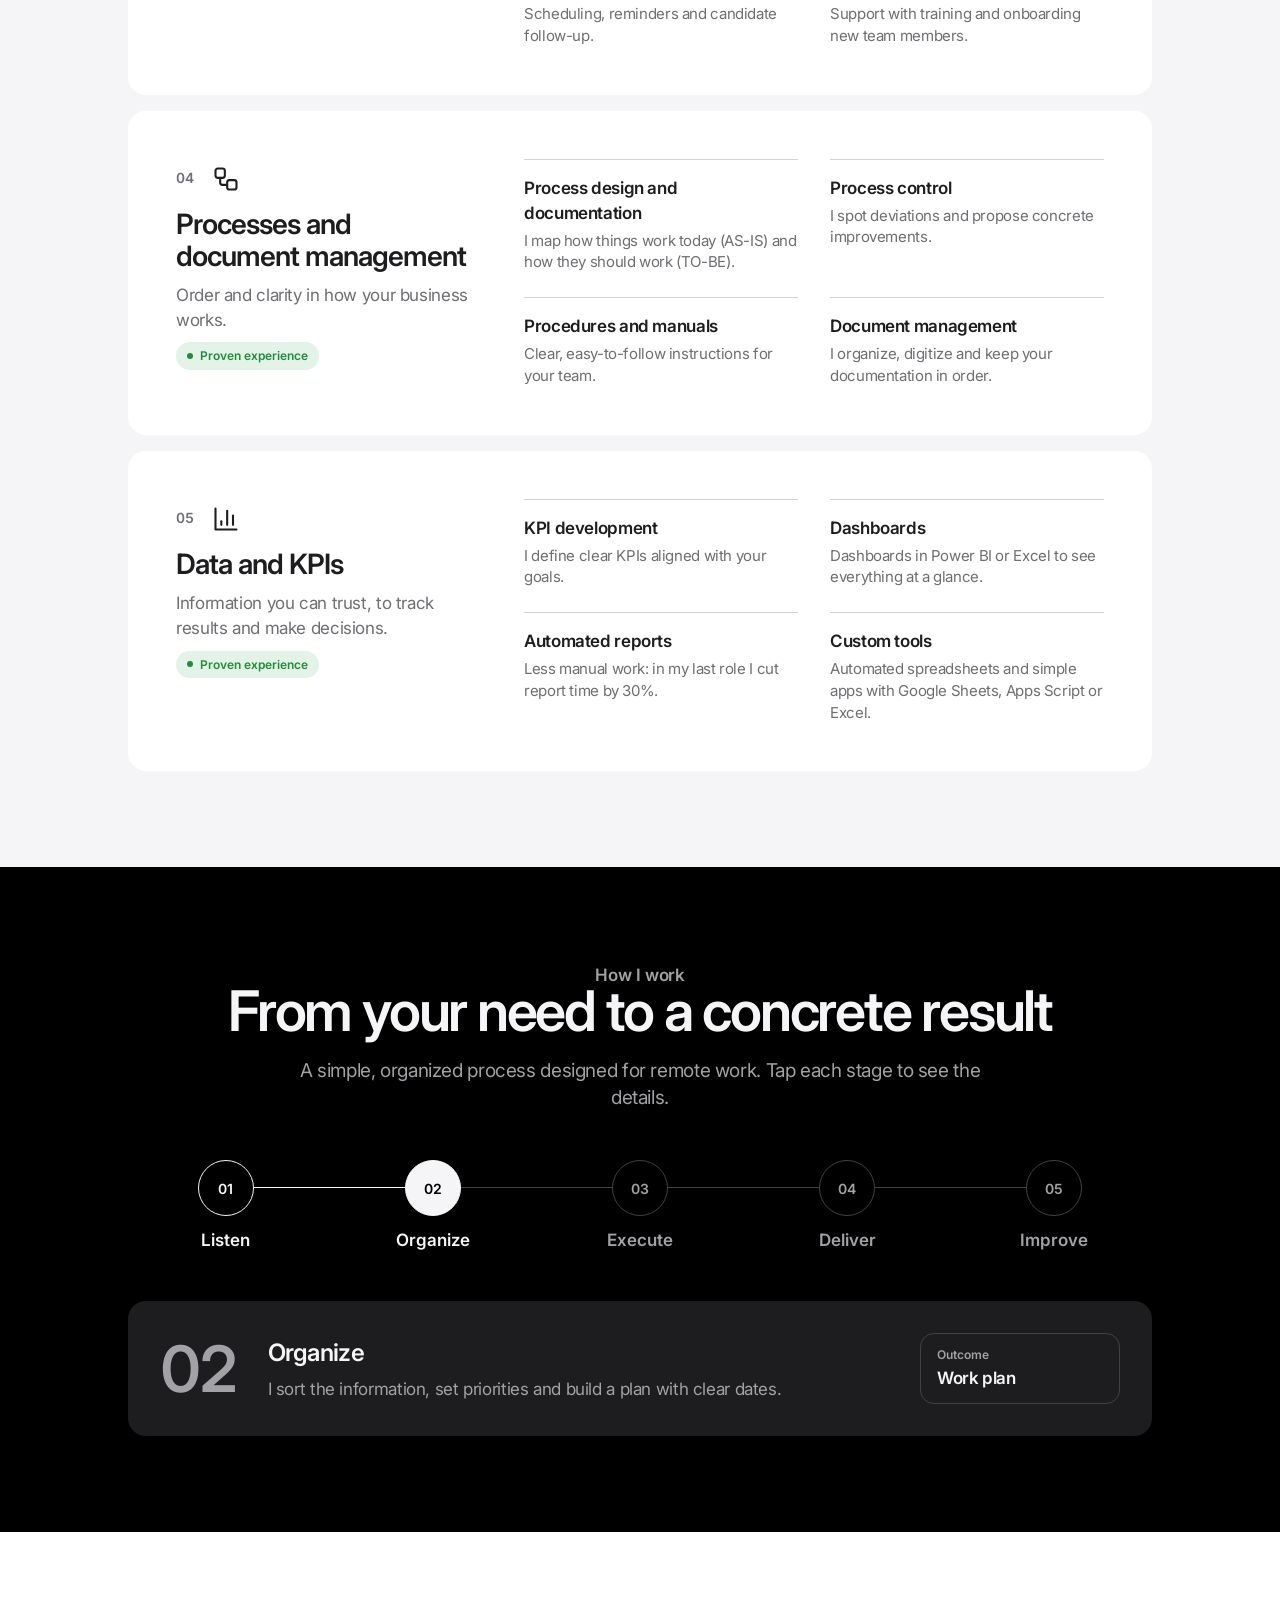
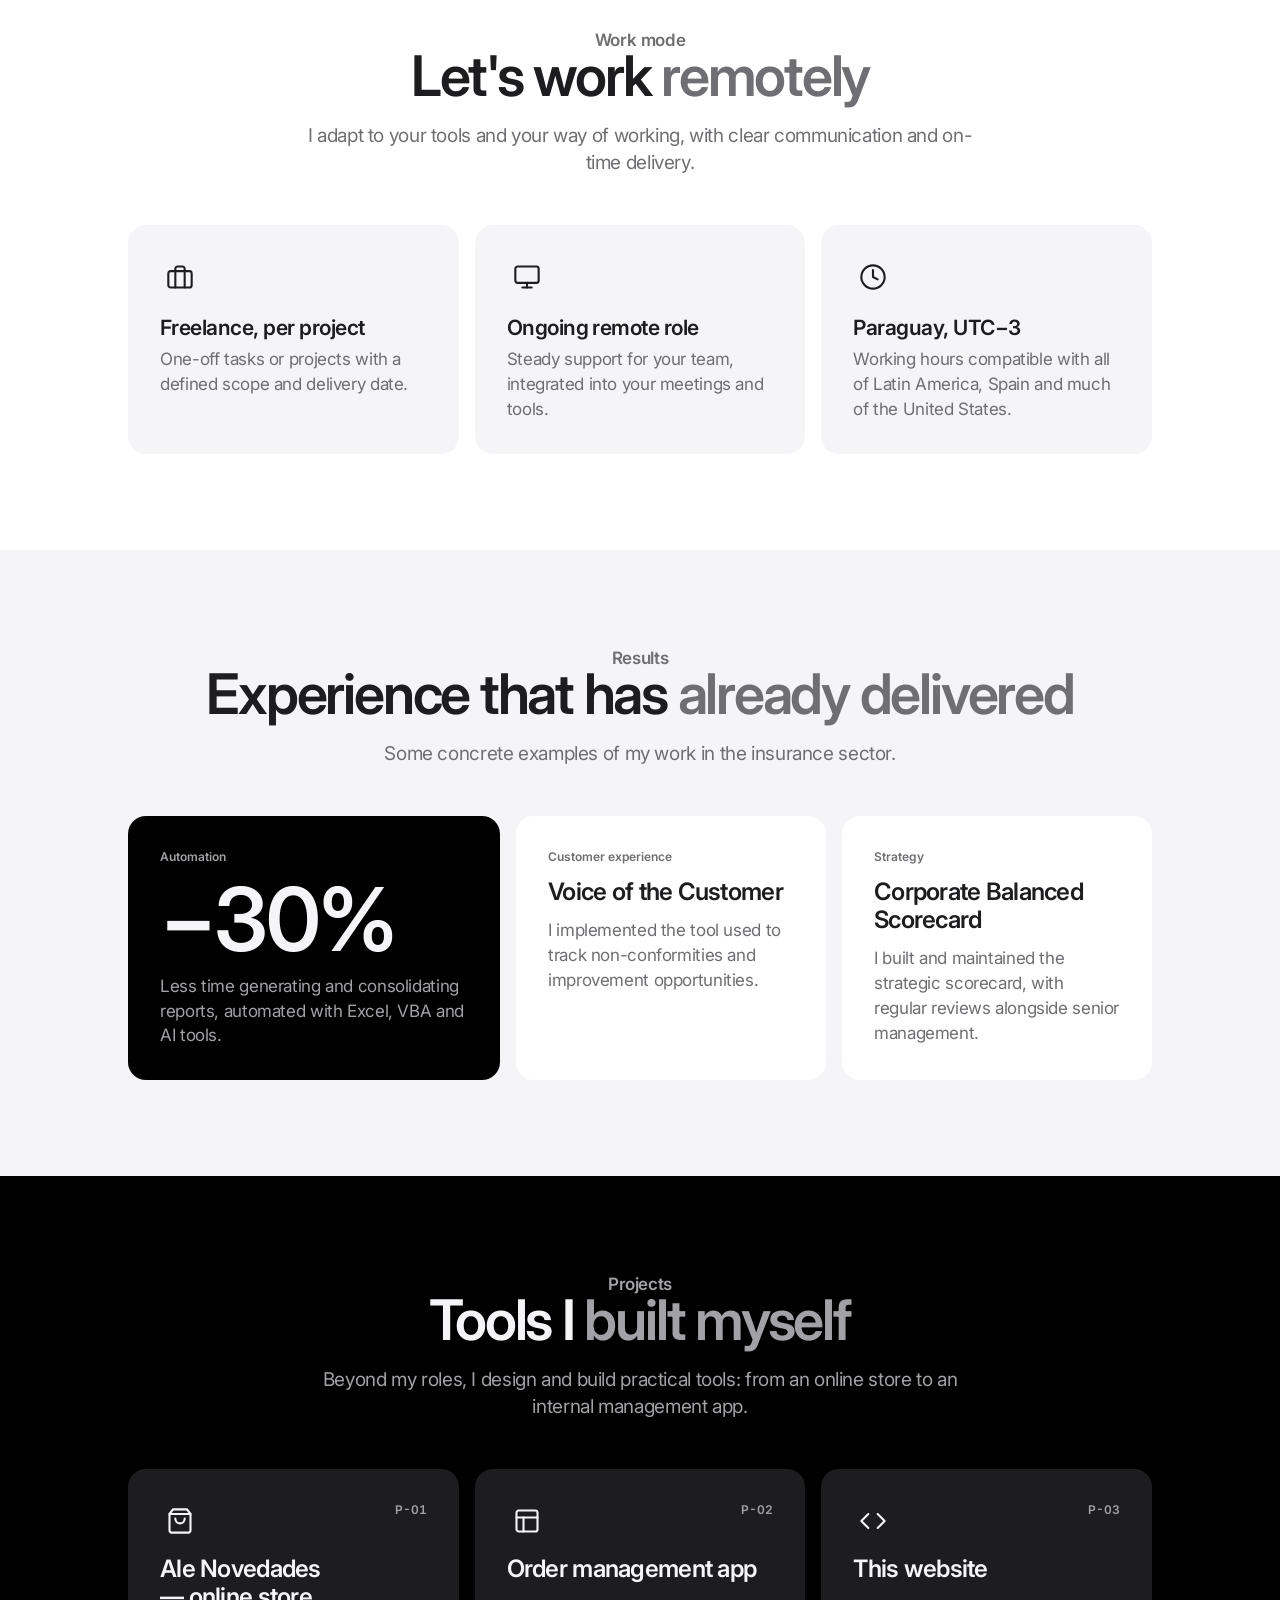
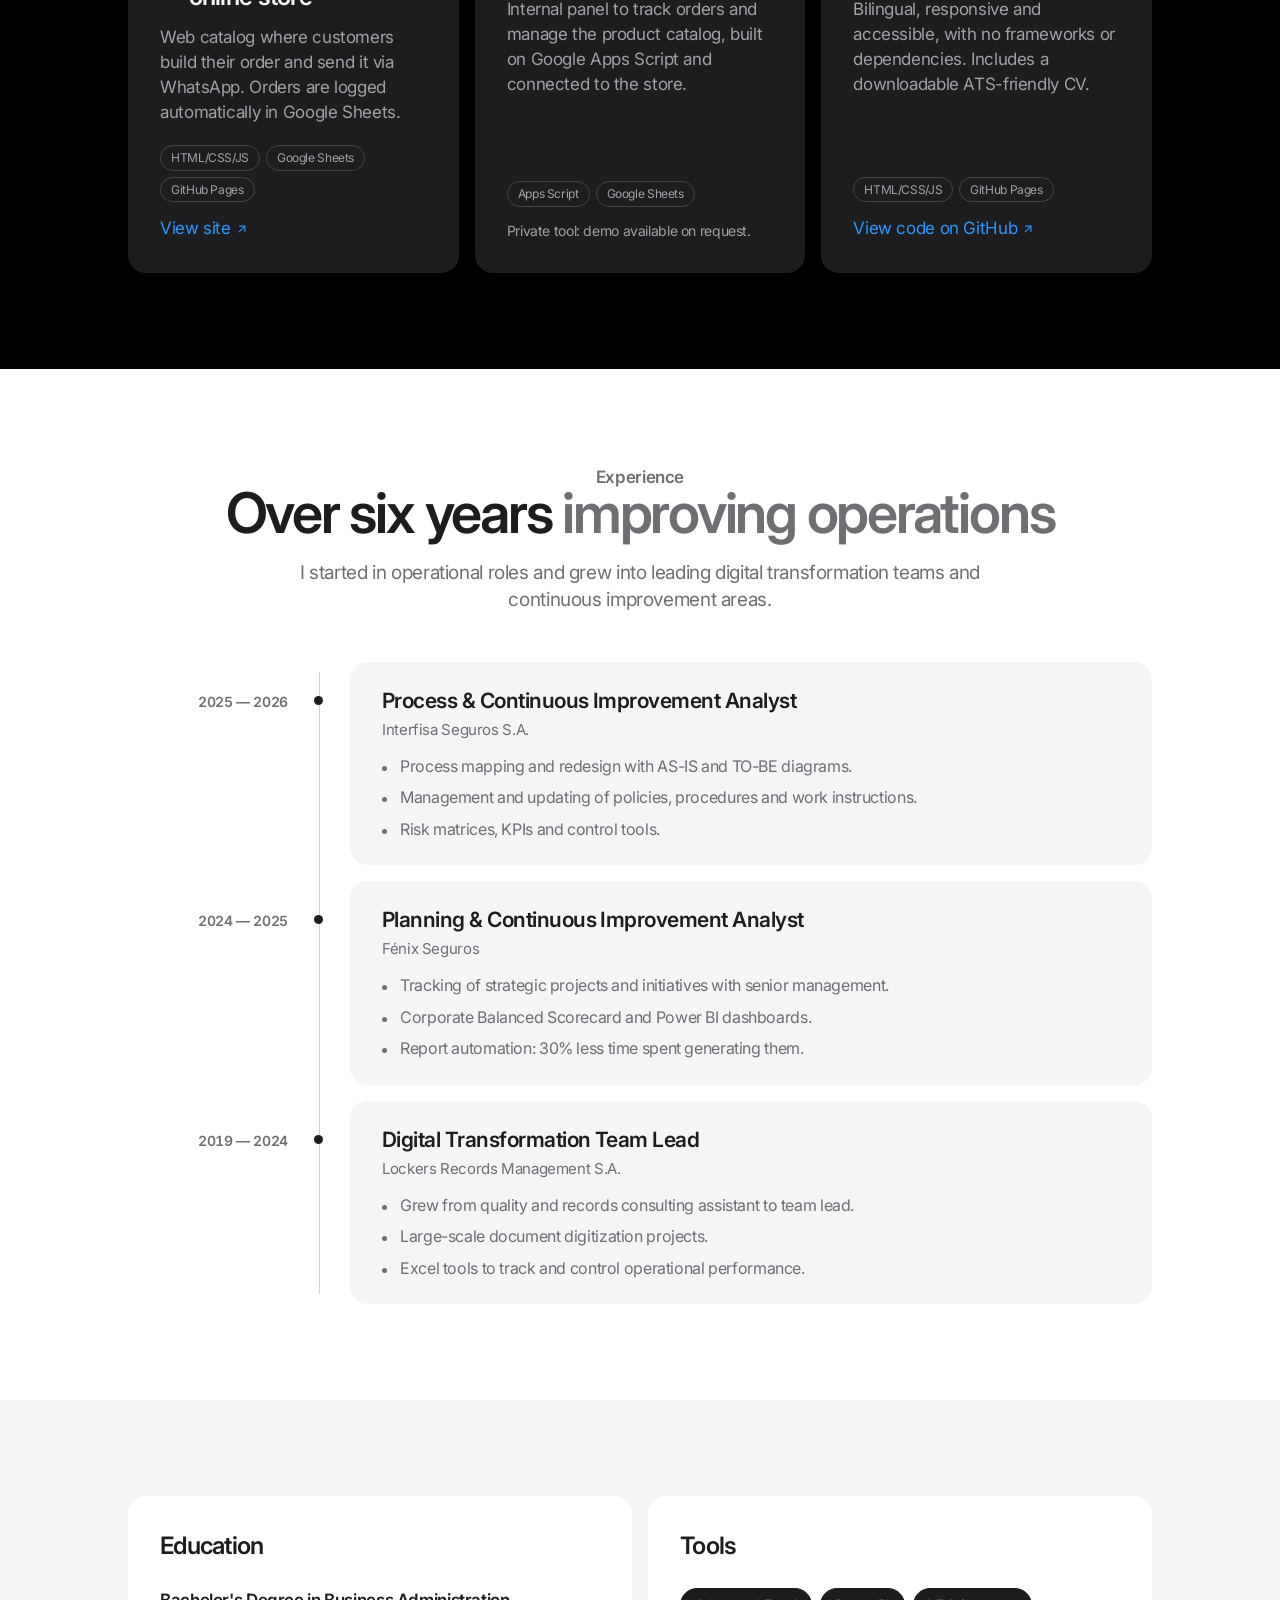
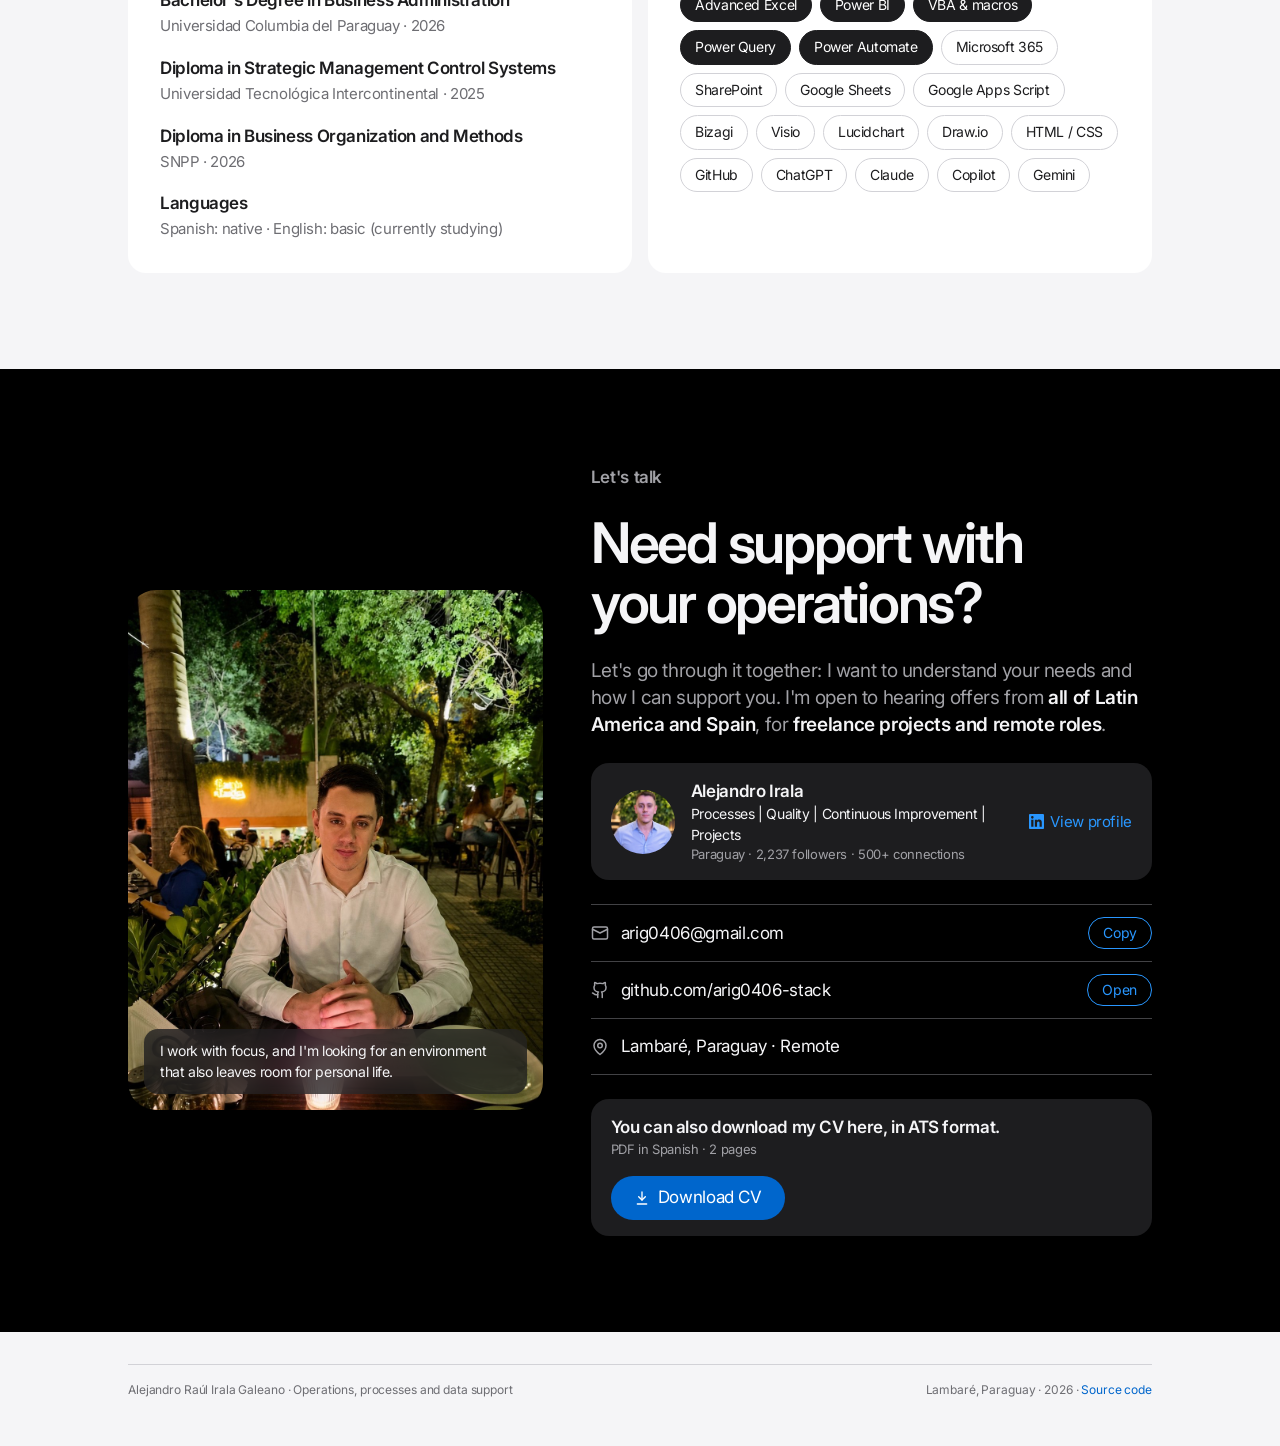
==== commit 9a9f0987: "Nuevo diseno estilo galeria: azul unico, secciones claras y oscuras" ====
--- a/index.html
+++ b/index.html
@@ -6,7 +6,7 @@
 <title>Alejandro Irala — Apoyo a tu gestión</title>
 <meta name="description" content="Alejandro Irala: asistencia personal y administrativa, contenido, reclutamiento, procesos, gestión documental e indicadores. Disponible para trabajo remoto y freelance desde Paraguay (UTC−3).">
 <meta name="author" content="Alejandro Raúl Irala Galeano">
-<meta name="theme-color" content="#0F4C81">
+<meta name="theme-color" content="#FFFFFF">
 <link rel="canonical" href="https://arig0406-stack.github.io/">
 <meta property="og:type" content="profile">
 <meta property="og:title" content="Alejandro Irala — Procesos, datos y apoyo a la gestión">
@@ -16,7 +16,7 @@
 <meta property="og:locale" content="es_PY">
 <meta property="og:locale:alternate" content="en_US">
 <meta name="twitter:card" content="summary_large_image">
-<link rel="icon" href="data:image/svg+xml,%3Csvg xmlns='http://www.w3.org/2000/svg' viewBox='0 0 64 64'%3E%3Crect width='64' height='64' rx='16' fill='%230F4C81'/%3E%3Ctext x='32' y='44' font-family='Arial,sans-serif' font-size='34' font-weight='800' text-anchor='middle' fill='%23fff'%3EA%3C/text%3E%3C/svg%3E">
+<link rel="icon" href="data:image/svg+xml,%3Csvg xmlns='http://www.w3.org/2000/svg' viewBox='0 0 64 64'%3E%3Crect width='64' height='64' rx='16' fill='%231D1D1F'/%3E%3Ctext x='32' y='44' font-family='Arial,sans-serif' font-size='34' font-weight='600' text-anchor='middle' fill='%23fff'%3EA%3C/text%3E%3C/svg%3E">
 <script type="application/ld+json">
 {
   "@context": "https://schema.org",
@@ -32,264 +32,253 @@
 </script>
 <link rel="preconnect" href="https://fonts.googleapis.com">
 <link rel="preconnect" href="https://fonts.gstatic.com" crossorigin>
-<link rel="stylesheet" href="https://fonts.googleapis.com/css2?family=IBM+Plex+Mono:wght@400;500&family=Plus+Jakarta+Sans:wght@400;500;600;700;800&display=swap">
+<link rel="stylesheet" href="https://fonts.googleapis.com/css2?family=Inter:wght@400;500;600;700&display=swap">
 <style>
+/*
+  Sistema de diseño: estilo galería, centrado en la fotografía.
+  - Un solo color interactivo: azul #0066cc (#2997ff sobre fondo oscuro).
+  - Secciones de ancho completo que alternan blanco, gris claro y negro.
+  - Titulares grandes, peso 600, espaciado negativo entre letras.
+  - Sin degradados ni sombras en la interfaz; solo una sombra suave bajo las fotos.
+  - Fuente del sistema (SF Pro en Apple), con Inter como alternativa.
+*/
 :root{
-  /* Paleta corporativa clara: blanco, gris azulado y azul institucional. Layout: página de servicios con una banda oscura central para el método de trabajo. */
-  --bg:#F6F8FB;
-  --surface:#FFFFFF;
-  --surface-2:#EEF2F7;
-  --line:#DCE3EC;
-  --text:#0E1A2B;
-  --muted:#4B5B70;
-  --primary:#0F4C81;
-  --primary-dark:#0A3A63;
-  --primary-soft:#E6EEF7;
-  --deep:#0E1A2B;
-  --ok:#1E8E4E;
-  --sans:"Plus Jakarta Sans", "Segoe UI", system-ui, sans-serif;
-  --mono:"IBM Plex Mono", ui-monospace, Menlo, monospace;
-  --radius:20px;
-  --wrap:1180px;
+  --white:#FFFFFF;
+  --gray:#F5F5F7;
+  --black:#000000;
+  --bg:var(--white);
+  --text:#1D1D1F;
+  --muted:#6E6E73;
+  --line:#D2D2D7;
+  --card:#F5F5F7;
+  --link:#0066CC;
+  --action:#0066CC;
+  --action-hover:#0077ED;
+  --ok:#248A3D;
+  --ok-soft:#E3F3E7;
+  --sans:-apple-system, BlinkMacSystemFont, "SF Pro Text", "SF Pro Display", "Inter", "Helvetica Neue", "Segoe UI", Arial, sans-serif;
+  --radius:18px;
+  --wrap:1024px;
+  --s1:8px; --s2:16px; --s3:24px; --s4:32px; --s5:48px; --s6:64px; --s7:96px;
   color-scheme:light;
 }
+/* Fondos de sección: claro, gris y oscuro (los componentes heredan los tokens) */
+#servicios,#resultados,#formacion,footer{background:var(--gray);--card:var(--white)}
+.band,#proyectos,#contacto{
+  background:var(--black);color:var(--text);
+  --text:#F5F5F7;--muted:#A1A1A6;--line:#424245;--card:#1D1D1F;--link:#2997FF;--ok:#30D158;--ok-soft:rgba(48,209,88,.14);
+  color-scheme:dark;
+}
+
 *{box-sizing:border-box}
-html{scroll-behavior:smooth;scroll-padding-top:80px}
-body{margin:0;background:var(--bg);color:var(--text);font-family:var(--sans);font-size:17px;line-height:1.6;-webkit-font-smoothing:antialiased;overflow-x:hidden}
+html{scroll-behavior:smooth;scroll-padding-top:60px}
+body{margin:0;background:var(--bg);color:var(--text);font-family:var(--sans);font-size:17px;line-height:1.47;letter-spacing:-.022em;-webkit-font-smoothing:antialiased;overflow-x:hidden}
 img{max-width:100%;display:block}
 a{color:inherit}
-:focus-visible{outline:2px solid var(--primary);outline-offset:3px;border-radius:6px}
-.wrap{width:min(var(--wrap), 100% - 40px);margin-inline:auto}
-.mono{font-family:var(--mono);font-size:12px;letter-spacing:.08em;text-transform:uppercase}
-.eyebrow{display:flex;align-items:center;gap:12px;color:var(--primary);font-weight:500}
-.eyebrow::before{content:"";width:28px;height:2px;background:var(--primary)}
-h1,h2,h3{margin:0;text-wrap:balance}
+:focus-visible{outline:2px solid var(--link);outline-offset:3px;border-radius:6px}
+.wrap{width:min(var(--wrap), 100% - 44px);margin-inline:auto}
+.mono{font-family:var(--sans);font-size:12px;font-weight:600;letter-spacing:0;font-variant-numeric:tabular-nums}
+.eyebrow{color:var(--muted);font-size:17px;font-weight:600;letter-spacing:-.022em}
+h1,h2,h3{margin:0;text-wrap:balance;font-weight:600;color:var(--text)}
 p{margin:0}
-.hl{color:var(--primary)}
-.skip{position:absolute;left:-9999px;top:8px;z-index:50;background:var(--primary);color:#fff;padding:10px 16px;border-radius:10px;text-decoration:none;font-weight:700}
+.hl{color:var(--muted)}
+.skip{position:absolute;left:-9999px;top:8px;z-index:50;background:var(--action);color:#fff;padding:10px 16px;border-radius:980px;text-decoration:none}
 .skip:focus{left:12px}
 
 /* NAV */
-.nav{position:sticky;top:0;z-index:20;backdrop-filter:blur(14px);-webkit-backdrop-filter:blur(14px);background:rgba(255,255,255,.86);border-bottom:1px solid var(--line)}
-.nav .wrap{display:flex;align-items:center;justify-content:space-between;gap:20px;height:68px}
-.brand{display:flex;align-items:center;gap:12px;text-decoration:none;font-weight:800;letter-spacing:-.01em}
-.brand-mark{width:36px;height:36px;border-radius:10px;background:var(--primary);color:#fff;display:grid;place-items:center;font-weight:800;font-size:15px;letter-spacing:.02em}
-.nav-links{display:flex;gap:28px;font-size:14.5px;color:var(--muted);font-weight:500}
-.nav-links a{text-decoration:none;transition:color .2s}
-.nav-links a:hover{color:var(--primary)}
-.nav-right{display:flex;align-items:center;gap:10px}
-.lang{display:inline-flex;border:1px solid var(--line);border-radius:10px;overflow:hidden;background:var(--surface)}
-.lang button{border:0;background:none;font:500 12.5px var(--mono);letter-spacing:.06em;padding:0 11px;min-height:38px;cursor:pointer;color:var(--muted);transition:background .2s,color .2s}
-.lang button[aria-pressed="true"]{background:var(--primary);color:#fff}
-.btn{display:inline-flex;align-items:center;justify-content:center;gap:10px;min-height:48px;padding:0 24px;border-radius:12px;font:700 15px/1 var(--sans);text-decoration:none;cursor:pointer;border:1px solid transparent;transition:transform .25s ease, background .25s ease, color .25s ease, border-color .25s ease, box-shadow .25s ease}
-.btn-primary{background:var(--primary);color:#fff;box-shadow:0 10px 24px -12px rgba(15,76,129,.7)}
-.btn-primary:hover{background:var(--primary-dark);transform:translateY(-2px)}
-.btn-ghost{border-color:var(--line);color:var(--text);background:var(--surface)}
-.btn-ghost:hover{border-color:var(--primary);color:var(--primary)}
+.nav{position:sticky;top:0;z-index:20;background:rgba(251,251,253,.8);backdrop-filter:saturate(180%) blur(20px);-webkit-backdrop-filter:saturate(180%) blur(20px);border-bottom:1px solid rgba(0,0,0,.08)}
+.nav .wrap{display:flex;align-items:center;justify-content:space-between;gap:20px;height:52px}
+.brand{display:flex;align-items:center;gap:10px;text-decoration:none;font-weight:600;font-size:17px}
+.brand-photo{width:30px;height:30px;border-radius:50%;object-fit:cover;object-position:50% 30%}
+.nav-links{display:flex;gap:28px;font-size:13px;color:var(--text)}
+.nav-links a{text-decoration:none;opacity:.8;transition:opacity .2s}
+.nav-links a:hover{opacity:1}
+.nav-right{display:flex;align-items:center;gap:12px}
+.lang{display:inline-flex;gap:2px;background:var(--gray);border-radius:980px;padding:2px}
+.lang button{border:0;background:none;font:500 12px var(--sans);padding:0 10px;min-height:28px;border-radius:980px;cursor:pointer;color:var(--muted)}
+.lang button[aria-pressed="true"]{background:var(--white);color:var(--text);box-shadow:0 0 0 1px rgba(0,0,0,.06)}
+.btn{display:inline-flex;align-items:center;justify-content:center;gap:8px;min-height:44px;padding:0 22px;border-radius:980px;font:400 17px/1 var(--sans);letter-spacing:-.022em;text-decoration:none;cursor:pointer;border:1px solid transparent;transition:background .2s ease, color .2s ease, border-color .2s ease}
+.btn-primary{background:var(--action);color:#fff}
+.btn-primary:hover{background:var(--action-hover)}
+.btn-ghost{border-color:var(--link);color:var(--link);background:transparent}
+.btn-ghost:hover{background:var(--link);color:#fff}
 .btn svg{width:16px;height:16px}
+.btn-nav{min-height:30px;padding:0 14px;font-size:13px}
 
 /* HERO */
-.hero{padding:64px 0 48px;position:relative}
-.hero::before{content:"";position:absolute;inset:0 0 auto 0;height:520px;background:linear-gradient(180deg,#EAF1F9 0%,rgba(246,248,251,0) 100%);z-index:-1}
-.hero-grid{display:grid;grid-template-columns:minmax(0,1.15fr) minmax(0,.85fr);gap:56px;align-items:center}
-.status{display:inline-flex;align-items:center;gap:10px;background:var(--surface);border:1px solid var(--line);border-radius:999px;padding:8px 16px 8px 12px;font-size:14px;font-weight:600;box-shadow:0 6px 18px -12px rgba(14,26,43,.35)}
-.pulse{position:relative;width:10px;height:10px;border-radius:50%;background:var(--ok)}
+.hero{padding:var(--s7) 0 var(--s5);text-align:center}
+.hero-grid{display:flex;flex-direction:column;align-items:center;gap:var(--s6)}
+.hero-grid > div:first-child{display:flex;flex-direction:column;align-items:center;max-width:860px}
+.status{display:inline-flex;align-items:center;gap:8px;font-size:14px;font-weight:500;color:var(--muted)}
+.pulse{position:relative;width:8px;height:8px;border-radius:50%;background:var(--ok)}
 .pulse::after{content:"";position:absolute;inset:0;border-radius:50%;background:var(--ok);animation:ping 2s ease-out infinite}
 @keyframes ping{0%{transform:scale(1);opacity:.6}100%{transform:scale(2.8);opacity:0}}
-.headline{margin-top:18px;color:var(--muted);font-size:12.5px}
-.hero h1{font-weight:800;font-size:clamp(38px,5.6vw,72px);line-height:1.02;letter-spacing:-.035em;margin-top:24px}
-.hero-lead{margin-top:24px;max-width:58ch;color:var(--muted);font-size:18px}
-.hero-lead strong{color:var(--text);font-weight:700}
-.tags{display:flex;flex-wrap:wrap;gap:8px;margin-top:22px}
-.tag{background:var(--primary-soft);color:var(--primary-dark);border-radius:8px;padding:7px 12px;font-size:14px;font-weight:600}
-.hero-cta{display:flex;flex-wrap:wrap;gap:12px;margin-top:30px}
-.portrait{position:relative;justify-self:end;width:min(100%,420px)}
-.portrait-frame{position:relative;border-radius:24px;overflow:hidden;aspect-ratio:3/4;background:var(--surface-2);box-shadow:0 40px 70px -35px rgba(14,26,43,.55);border:6px solid var(--surface)}
-.portrait-frame img{width:100%;height:100%;object-fit:cover;object-position:50% 88%;transform:scale(1.03);transition:transform 1.2s cubic-bezier(.2,.7,.2,1)}
-.portrait:hover .portrait-frame img{transform:scale(1.07)}
-.float{position:absolute;background:var(--surface);border:1px solid var(--line);border-radius:14px;padding:14px 18px;box-shadow:0 22px 40px -22px rgba(14,26,43,.5);animation:bob 6s ease-in-out infinite}
-.float b{display:block;font-size:22px;font-weight:800;color:var(--primary);line-height:1.15}
-.float span{font-size:12.5px;color:var(--muted)}
-.float.f1{left:-46px;bottom:70px}
-.float.f2{right:-30px;top:40px;animation-delay:-3s}
-@keyframes bob{0%,100%{transform:translateY(0)}50%{transform:translateY(-10px)}}
+.headline{margin-top:var(--s2);color:var(--muted);font-size:14px;font-weight:400}
+.hero h1{font-size:clamp(44px,7.2vw,80px);line-height:1.05;letter-spacing:-.045em;margin-top:var(--s2)}
+.hero-lead{margin-top:var(--s3);max-width:40em;color:var(--muted);font-size:21px;line-height:1.38;letter-spacing:-.02em}
+.hero-lead strong{color:var(--text);font-weight:600}
+.tags{display:flex;flex-wrap:wrap;justify-content:center;gap:8px;margin-top:var(--s3)}
+.tag{background:var(--gray);color:var(--text);border-radius:980px;padding:6px 14px;font-size:14px}
+.hero-cta{display:flex;flex-wrap:wrap;justify-content:center;gap:var(--s2);margin-top:var(--s4)}
+.portrait{position:relative;width:min(100%,400px)}
+.portrait-frame{position:relative;border-radius:28px;overflow:hidden;aspect-ratio:3/4;background:var(--gray)}
+.portrait-frame img{width:100%;height:100%;object-fit:cover;object-position:50% 88%;transition:transform 1.2s cubic-bezier(.2,.7,.2,1)}
+.portrait:hover .portrait-frame img{transform:scale(1.03)}
+/* La única sombra del sistema: la que proyecta la foto sobre la superficie */
+.portrait::after,.contact-photo::after{content:"";position:absolute;left:10%;right:10%;bottom:-28px;height:36px;border-radius:50%;background:rgba(0,0,0,.28);filter:blur(22px);z-index:-1}
+.float{display:none}
 
 .load{animation:rise .9s cubic-bezier(.2,.7,.2,1) both}
 .d1{animation-delay:.05s}.d2{animation-delay:.15s}.d3{animation-delay:.27s}.d4{animation-delay:.38s}.d5{animation-delay:.48s}
 @keyframes rise{from{opacity:.2;transform:translateY(22px)}to{opacity:1;transform:none}}
 
 /* STATS */
-.stats{display:grid;grid-template-columns:repeat(4,minmax(0,1fr));border:1px solid var(--line);border-radius:var(--radius);background:var(--surface);overflow:hidden;box-shadow:0 20px 40px -32px rgba(14,26,43,.4)}
-.stat{padding:26px 24px;display:flex;flex-direction:column;gap:6px}
+.stats{display:grid;grid-template-columns:repeat(4,minmax(0,1fr));margin:var(--s3) 0 var(--s7);text-align:center}
+.stat{padding:var(--s2) var(--s3);display:flex;flex-direction:column;gap:6px}
 .stat + .stat{border-left:1px solid var(--line)}
-.stat b{font-size:clamp(28px,3.4vw,40px);font-weight:800;letter-spacing:-.02em;font-variant-numeric:tabular-nums;line-height:1.05;color:var(--text)}
-.stat b em{font-style:normal;color:var(--primary)}
-.stat > span{color:var(--muted);font-size:14px}
+.stat b{font-size:clamp(32px,4vw,48px);font-weight:600;letter-spacing:-.04em;font-variant-numeric:tabular-nums;line-height:1.05}
+.stat b em{font-style:normal}
+.stat > span{color:var(--muted);font-size:14px;letter-spacing:-.01em}
 
 /* SECTIONS */
-section{padding:104px 0 0}
-.sec-head{display:grid;grid-template-columns:minmax(0,1fr) minmax(0,1fr);gap:40px;align-items:end;margin-bottom:44px}
-.sec-head h2{font-size:clamp(30px,4vw,50px);font-weight:800;letter-spacing:-.03em;line-height:1.05;margin-top:14px}
-.sec-head p{color:var(--muted);max-width:52ch}
-
-/* SERVICES */
-.cards{display:grid;grid-template-columns:repeat(3,minmax(0,1fr));gap:16px}
-.card{position:relative;background:var(--surface);border:1px solid var(--line);border-radius:var(--radius);padding:28px 26px 30px;display:flex;flex-direction:column;gap:14px;overflow:hidden;transition:transform .35s ease, border-color .35s ease, box-shadow .35s ease}
-.card::after{content:"";position:absolute;left:0;bottom:0;height:3px;width:0;background:var(--primary);transition:width .6s cubic-bezier(.2,.7,.2,1)}
-.card:hover{transform:translateY(-6px);border-color:#BFD0E4;box-shadow:0 28px 50px -34px rgba(14,26,43,.55)}
-.card:hover::after{width:100%}
+section,.band{padding:var(--s7) 0}
+.sec-head{display:flex;flex-direction:column;align-items:center;text-align:center;gap:var(--s2);margin-bottom:var(--s5)}
+.sec-head h2{font-size:clamp(34px,5vw,56px);letter-spacing:-.04em;line-height:1.07}
+.sec-head .eyebrow{margin-bottom:-6px}
+.sec-head p{color:var(--muted);max-width:36em;font-size:19px;line-height:1.42}
+
+/* ICONOS */
+.icon{width:40px;height:40px;display:grid;place-items:center;color:var(--text)}
+.icon svg{width:28px;height:28px}
+
+/* SERVICIOS POR ÁREA */
+.svc-num{font-size:14px;color:var(--muted);font-weight:600}
+.svc-start{display:grid;grid-template-columns:auto minmax(0,1fr) auto;gap:var(--s3);align-items:center;border-radius:var(--radius);background:var(--black);color:#F5F5F7;padding:var(--s4);margin-bottom:var(--s2)}
+.svc-start > .svc-num{width:52px;height:52px;border-radius:50%;border:1px solid #424245;color:#F5F5F7;display:grid;place-items:center;font-size:15px}
+.svc-start h3{font-size:24px;letter-spacing:-.03em;color:#F5F5F7}
+.svc-start p{color:#A1A1A6;font-size:17px;margin-top:6px;max-width:44em}
+.svc-list{display:grid;gap:var(--s2)}
+.svc{display:grid;grid-template-columns:minmax(0,300px) minmax(0,1fr);gap:var(--s5);background:var(--card);border-radius:var(--radius);padding:var(--s5) var(--s5)}
+.svc-head{display:flex;flex-direction:column;gap:10px;align-items:flex-start}
+.svc-top{display:flex;align-items:center;gap:12px}
+.svc-head h3{font-size:28px;letter-spacing:-.035em;line-height:1.14}
+.svc-head p{color:var(--muted);font-size:17px}
+.badge{display:inline-flex;align-items:center;gap:7px;font-size:12px;color:var(--ok);background:var(--ok-soft);border-radius:980px;padding:5px 11px}
+.badge::before{content:"";width:6px;height:6px;border-radius:50%;background:var(--ok)}
+.svc-items{list-style:none;margin:0;padding:0;display:grid;grid-template-columns:repeat(2,minmax(0,1fr));gap:var(--s3) var(--s4);align-content:start}
+.svc-items li{display:flex;flex-direction:column;gap:4px;padding-top:var(--s2);border-top:1px solid var(--line)}
+.svc-items b{font-size:17px;font-weight:600}
+.svc-items span{color:var(--muted);font-size:15px;line-height:1.45}
+
+/* TARJETAS (proyectos) */
+.cards{display:grid;grid-template-columns:repeat(3,minmax(0,1fr));gap:var(--s2)}
+.card{background:var(--card);border-radius:var(--radius);padding:var(--s4);display:flex;flex-direction:column;gap:14px}
 .card-top{display:flex;justify-content:space-between;align-items:flex-start}
 .card .code{color:var(--muted)}
-.icon{width:50px;height:50px;border-radius:14px;background:var(--primary-soft);display:grid;place-items:center;color:var(--primary);transition:background .35s, color .35s}
-.card:hover .icon{background:var(--primary);color:#fff}
-.icon svg{width:23px;height:23px}
-.card h3{font-size:20px;font-weight:700;letter-spacing:-.01em;line-height:1.25}
-.card p{color:var(--muted);font-size:15px}
-
-/* SERVICIOS POR ÁREA */
-.svc-num{font-size:13px;color:var(--primary);font-weight:500;letter-spacing:.06em}
-.svc-start{display:grid;grid-template-columns:auto minmax(0,1fr) auto;gap:24px;align-items:center;border:1px dashed #BFD0E4;border-radius:var(--radius);background:var(--primary-soft);padding:24px 28px;margin-bottom:16px}
-.svc-start > .svc-num{width:56px;height:56px;border-radius:16px;background:var(--primary);color:#fff;display:grid;place-items:center;font-size:15px}
-.svc-start h3{font-size:20px;font-weight:800;letter-spacing:-.01em}
-.svc-start p{color:var(--muted);font-size:15.5px;margin-top:4px;max-width:70ch}
-.svc-list{display:grid;gap:16px;counter-reset:svc}
-.svc{display:grid;grid-template-columns:minmax(0,320px) minmax(0,1fr);gap:36px;background:var(--surface);border:1px solid var(--line);border-radius:var(--radius);padding:28px;position:relative;overflow:hidden;transition:border-color .35s ease, box-shadow .35s ease}
-.svc::before{content:"";position:absolute;left:0;top:0;bottom:0;width:3px;background:var(--primary);transform:scaleY(0);transform-origin:top;transition:transform .6s cubic-bezier(.2,.7,.2,1)}
-.svc:hover{border-color:#BFD0E4;box-shadow:0 28px 50px -38px rgba(14,26,43,.55)}
-.svc:hover::before{transform:scaleY(1)}
-.svc:hover .icon{background:var(--primary);color:#fff}
-.svc-head{display:flex;flex-direction:column;gap:10px;align-items:flex-start}
-.svc-top{display:flex;align-items:center;gap:14px}
-.svc-head h3{font-size:21px;font-weight:800;letter-spacing:-.02em;line-height:1.2}
-.svc-head p{color:var(--muted);font-size:15px}
-.badge{display:inline-flex;align-items:center;gap:8px;font-size:11px;color:var(--ok);background:#E8F5EE;border:1px solid #BFE3CD;border-radius:999px;padding:5px 10px}
-.badge::before{content:"";width:6px;height:6px;border-radius:50%;background:var(--ok)}
-.svc-items{list-style:none;margin:0;padding:0;display:grid;grid-template-columns:repeat(2,minmax(0,1fr));gap:12px 24px;align-content:start}
-.svc-items li{position:relative;padding-left:20px;display:flex;flex-direction:column;gap:2px}
-.svc-items li::before{content:"";position:absolute;left:0;top:11px;width:8px;height:2px;background:var(--primary)}
-.svc-items b{font-size:15.5px;font-weight:700}
-.svc-items span{color:var(--muted);font-size:14.5px;line-height:1.5}
-
-/* PROJECTS */
+.card h3{font-size:24px;letter-spacing:-.03em;line-height:1.16}
+.card p{color:var(--muted);font-size:17px}
 .card .stack{display:flex;flex-wrap:wrap;gap:6px;margin-top:auto;padding-top:6px}
-.card .stack span{font:500 11.5px var(--mono);letter-spacing:.04em;color:var(--primary-dark);background:var(--primary-soft);border-radius:6px;padding:4px 8px}
-.card .more{display:inline-flex;align-items:center;gap:8px;font-weight:700;font-size:14.5px;color:var(--primary);text-decoration:none}
+.card .stack span{font-size:12px;color:var(--muted);border:1px solid var(--line);border-radius:980px;padding:3px 10px}
+.card .more{display:inline-flex;align-items:center;gap:4px;font-size:17px;color:var(--link);text-decoration:none}
 .card .more:hover{text-decoration:underline}
-.card .more svg{width:15px;height:15px}
-.card .note{font-size:13.5px;color:var(--muted);font-style:italic}
-
-/* METHOD (banda oscura) */
-.band{background:var(--deep);color:#F2F5F9;padding:96px 0;margin-top:104px}
-.band .sec-head h2{color:#FFFFFF}
-.band .sec-head p{color:#A9B6C8}
-.band .eyebrow{color:#8FB8E6}
-.band .eyebrow::before{background:#8FB8E6}
+.card .more svg{width:14px;height:14px}
+.card .note{font-size:14px;color:var(--muted)}
+
+/* MÉTODO (banda oscura) */
 .flow{position:relative;display:grid;grid-template-columns:repeat(5,minmax(0,1fr));gap:12px}
-.track{position:absolute;left:10%;right:10%;top:31px;height:2px;background:#26364D}
-.track-fill{position:absolute;left:0;top:0;height:100%;width:0;background:#8FB8E6;transition:width .9s cubic-bezier(.65,0,.35,1)}
-.token{position:absolute;top:50%;width:14px;height:14px;margin:-7px 0 0 -7px;border-radius:50%;background:#fff;box-shadow:0 0 0 6px rgba(143,184,230,.25),0 0 22px rgba(143,184,230,.8);left:0;transition:left .9s cubic-bezier(.65,0,.35,1)}
+.track{position:absolute;left:10%;right:10%;top:27px;height:1px;background:var(--line)}
+.track-fill{position:absolute;left:0;top:0;height:100%;width:0;background:var(--text);transition:width .9s cubic-bezier(.65,0,.35,1)}
+.token{position:absolute;top:50%;width:10px;height:10px;margin:-5px 0 0 -5px;border-radius:50%;background:var(--link);left:0;transition:left .9s cubic-bezier(.65,0,.35,1)}
 .step{position:relative;display:flex;flex-direction:column;align-items:center;text-align:center;gap:12px;background:none;border:0;color:inherit;font:inherit;cursor:pointer;padding:0 4px}
-.node{width:64px;height:64px;border-radius:18px;background:var(--deep);border:1.5px solid #34465F;display:grid;place-items:center;font:500 14px var(--mono);color:#A9B6C8;transition:all .45s ease;position:relative;z-index:1}
-.step-name{font-weight:700;font-size:16px;color:#A9B6C8;transition:color .4s}
-.step.is-active .node{border-color:#fff;color:var(--deep);background:#fff;transform:scale(1.08)}
-.step.is-done .node{border-color:#8FB8E6;color:#8FB8E6}
-.step.is-active .step-name,.step.is-done .step-name{color:#fff}
-.detail{margin-top:36px;display:grid;grid-template-columns:auto minmax(0,1fr) auto;gap:28px;align-items:center;border:1px solid #26364D;border-radius:var(--radius);background:#132338;padding:26px 28px;min-height:120px}
-.detail-num{font-weight:800;font-size:64px;line-height:.9;color:#8FB8E6;letter-spacing:-.04em;font-variant-numeric:tabular-nums}
-.detail h3{font-size:23px;font-weight:800;letter-spacing:-.02em;color:#fff}
-.detail p{color:#A9B6C8;margin-top:6px;max-width:60ch}
-.deliverable{border:1px dashed #3B5576;border-radius:14px;padding:12px 16px;text-align:left;min-width:210px}
-.deliverable .mono{color:#A9B6C8;font-size:11px}
-.deliverable div:last-child{font-weight:700;margin-top:4px;color:#fff}
+.node{width:56px;height:56px;border-radius:50%;background:var(--black);border:1px solid var(--line);display:grid;place-items:center;font:600 14px var(--sans);color:var(--muted);transition:all .45s ease;position:relative;z-index:1}
+.step-name{font-weight:600;font-size:17px;color:var(--muted);transition:color .4s}
+.step.is-active .node{border-color:var(--text);color:var(--black);background:var(--text)}
+.step.is-done .node{border-color:var(--text);color:var(--text)}
+.step.is-active .step-name,.step.is-done .step-name{color:var(--text)}
+.detail{margin-top:var(--s5);display:grid;grid-template-columns:auto minmax(0,1fr) auto;gap:var(--s4);align-items:center;border-radius:var(--radius);background:var(--card);padding:var(--s4);min-height:120px}
+.detail-num{font-weight:600;font-size:64px;line-height:.9;color:var(--muted);letter-spacing:-.05em;font-variant-numeric:tabular-nums}
+.detail h3{font-size:24px;letter-spacing:-.03em}
+.detail p{color:var(--muted);margin-top:6px;max-width:40em}
+.deliverable{border:1px solid var(--line);border-radius:14px;padding:12px 16px;text-align:left;min-width:200px}
+.deliverable .mono{color:var(--muted)}
+.deliverable div:last-child{font-weight:600;margin-top:2px}
 .swap{animation:swap .5s ease both}
 @keyframes swap{from{opacity:.4;transform:translateY(8px)}to{opacity:1;transform:none}}
 
 /* MODALIDAD */
-.modes{display:grid;grid-template-columns:repeat(3,minmax(0,1fr));gap:16px}
-.mode{background:var(--surface);border:1px solid var(--line);border-radius:var(--radius);padding:26px;display:flex;gap:16px;align-items:flex-start}
-.mode .icon{flex-shrink:0;width:46px;height:46px}
-.mode h3{font-size:18px;font-weight:700}
-.mode p{color:var(--muted);font-size:15px;margin-top:4px}
-
-/* RESULTS */
-.results{display:grid;grid-template-columns:1.2fr 1fr 1fr;gap:16px}
-.result{border-radius:var(--radius);padding:30px 28px;display:flex;flex-direction:column;gap:12px;border:1px solid var(--line);background:var(--surface)}
-.result.feature{background:var(--primary);color:#fff;border-color:var(--primary)}
-.result.feature .mono{color:#CFE0F3}
-.result.feature p{color:#E3EDF8}
-.result .big{font-size:clamp(48px,6vw,72px);font-weight:800;letter-spacing:-.04em;line-height:.95;font-variant-numeric:tabular-nums}
-.result h3{font-size:22px;font-weight:800;letter-spacing:-.02em;line-height:1.2}
-.result p{color:var(--muted);font-size:15px}
-.result .mono{color:var(--primary)}
-
-/* TIMELINE */
-.timeline{position:relative;display:flex;flex-direction:column;gap:18px}
-.tl-line{position:absolute;left:191px;top:10px;bottom:10px;width:2px;background:var(--line)}
-.tl-line span{position:absolute;left:0;top:0;width:100%;height:0;background:var(--primary);transition:height .15s linear}
+.modes{display:grid;grid-template-columns:repeat(3,minmax(0,1fr));gap:var(--s2)}
+.mode{background:var(--card);border-radius:var(--radius);padding:var(--s4);display:flex;flex-direction:column;gap:var(--s2);align-items:flex-start}
+.mode h3{font-size:21px;letter-spacing:-.025em}
+.mode p{color:var(--muted);font-size:17px;margin-top:4px}
+
+/* RESULTADOS */
+.results{display:grid;grid-template-columns:1.2fr 1fr 1fr;gap:var(--s2)}
+.result{border-radius:var(--radius);padding:var(--s4);display:flex;flex-direction:column;gap:12px;background:var(--card)}
+.result.feature{background:var(--black);--text:#F5F5F7;--muted:#A1A1A6;color:var(--text)}
+.result .big{font-size:clamp(56px,7vw,88px);font-weight:600;letter-spacing:-.05em;line-height:.95;font-variant-numeric:tabular-nums;color:var(--text)}
+.result h3{font-size:24px;letter-spacing:-.03em;line-height:1.16}
+.result p{color:var(--muted);font-size:17px}
+.result .mono{color:var(--muted)}
+
+/* TRAYECTORIA */
+.timeline{position:relative;display:flex;flex-direction:column;gap:var(--s2)}
+.tl-line{position:absolute;left:191px;top:10px;bottom:10px;width:1px;background:var(--line)}
+.tl-line span{position:absolute;left:0;top:0;width:100%;height:0;background:var(--text);transition:height .15s linear}
 .job{display:grid;grid-template-columns:160px minmax(0,1fr);gap:62px;align-items:start}
-.job-year{text-align:right;font-family:var(--mono);font-size:14px;color:var(--primary);font-weight:500;padding-top:26px}
-.job-body{position:relative;background:var(--surface);border:1px solid var(--line);border-radius:var(--radius);padding:24px 28px;transition:border-color .3s, transform .3s, box-shadow .3s}
-.job-body:hover{border-color:#BFD0E4;transform:translateX(4px);box-shadow:0 20px 40px -30px rgba(14,26,43,.5)}
-.job-body::before{content:"";position:absolute;left:-38px;top:28px;width:14px;height:14px;border-radius:50%;background:var(--surface);border:3px solid var(--primary)}
-.job h3{font-size:19px;font-weight:700;letter-spacing:-.01em}
-.job .org{color:var(--primary);font-size:14.5px;font-weight:600;margin-top:2px}
+.job-year{text-align:right;font-size:14px;color:var(--muted);font-weight:600;padding-top:30px;font-variant-numeric:tabular-nums}
+.job-body{position:relative;background:var(--card);border-radius:var(--radius);padding:var(--s3) var(--s4)}
+.job-body::before{content:"";position:absolute;left:-36px;top:34px;width:9px;height:9px;border-radius:50%;background:var(--text)}
+.job h3{font-size:21px;letter-spacing:-.025em}
+.job .org{color:var(--muted);font-size:15px;margin-top:2px}
 .job ul{margin:14px 0 0;padding:0;list-style:none;display:grid;gap:8px}
-.job li{position:relative;padding-left:20px;color:var(--muted);font-size:15px}
-.job li::before{content:"";position:absolute;left:0;top:11px;width:8px;height:2px;background:var(--primary)}
-
-/* EDUCATION + TOOLS */
-.duo{display:grid;grid-template-columns:minmax(0,1fr) minmax(0,1fr);gap:16px}
-.panel{background:var(--surface);border:1px solid var(--line);border-radius:var(--radius);padding:30px 28px}
-.panel h3{font-size:21px;font-weight:800;letter-spacing:-.02em;margin-bottom:20px}
+.job li{position:relative;padding-left:18px;color:var(--muted);font-size:16px}
+.job li::before{content:"";position:absolute;left:0;top:11px;width:5px;height:5px;border-radius:50%;background:var(--muted)}
+
+/* FORMACIÓN Y HERRAMIENTAS */
+.duo{display:grid;grid-template-columns:minmax(0,1fr) minmax(0,1fr);gap:var(--s2)}
+.panel{background:var(--card);border-radius:var(--radius);padding:var(--s4)}
+.panel h3{font-size:24px;letter-spacing:-.03em;margin-bottom:var(--s3)}
 .edu{display:grid;gap:18px}
-.edu div b{display:block;font-weight:700}
-.edu div span{color:var(--muted);font-size:14.5px}
+.edu div b{display:block;font-weight:600}
+.edu div span{color:var(--muted);font-size:15px}
 .chips{display:flex;flex-wrap:wrap;gap:8px}
-.chip{border:1px solid var(--line);border-radius:8px;padding:8px 13px;font-size:14px;font-weight:600;background:var(--surface);transition:all .25s}
-.chip:hover{border-color:var(--primary);color:var(--primary)}
-.chip.strong{background:var(--primary-soft);border-color:#C9DAEC;color:var(--primary-dark)}
-
-.ticker{margin-top:16px;border-block:1px solid var(--line);overflow:hidden;padding:20px 0;mask-image:linear-gradient(90deg,transparent,#000 10%,#000 90%,transparent);-webkit-mask-image:linear-gradient(90deg,transparent,#000 10%,#000 90%,transparent)}
-.ticker-track{display:flex;gap:44px;width:max-content;animation:marquee 40s linear infinite}
-.ticker-track span{font-weight:700;font-size:24px;letter-spacing:-.01em;color:#8494A8;white-space:nowrap;display:flex;align-items:center;gap:44px}
-.ticker-track span::after{content:"";width:7px;height:7px;background:var(--primary);border-radius:2px;transform:rotate(45deg)}
-@keyframes marquee{to{transform:translateX(-50%)}}
-
-/* CONTACT */
-.contact{display:grid;grid-template-columns:minmax(0,.8fr) minmax(0,1.2fr);border:1px solid var(--line);border-radius:28px;overflow:hidden;background:var(--surface);box-shadow:0 40px 70px -50px rgba(14,26,43,.6)}
-.contact-photo{position:relative;min-height:480px}
-.contact-photo img{position:absolute;inset:0;width:100%;height:100%;object-fit:cover;object-position:50% 38%}
-.contact-photo .ph-tag{position:absolute;left:18px;bottom:18px;right:18px;background:rgba(255,255,255,.94);border-radius:14px;padding:14px 16px;font-size:14px;font-weight:500;color:var(--text)}
-.contact-body{padding:46px 44px;display:flex;flex-direction:column;gap:20px}
-.contact-body h2{font-size:clamp(28px,3.6vw,44px);font-weight:800;letter-spacing:-.03em;line-height:1.08}
-.contact-body .lead{color:var(--muted)}
-.contact-body .lead b{color:var(--text)}
-.links{display:grid;gap:10px}
-.link-row{display:flex;align-items:center;justify-content:space-between;gap:12px;border:1px solid var(--line);border-radius:14px;padding:10px 12px 10px 16px;min-height:58px;background:var(--bg)}
+.chip{border:1px solid var(--line);border-radius:980px;padding:6px 14px;font-size:14px}
+.chip.strong{background:var(--text);border-color:var(--text);color:var(--white)}
+.ticker{display:none}
+
+/* CONTACTO */
+.contact{display:grid;grid-template-columns:minmax(0,.85fr) minmax(0,1.15fr);gap:var(--s5);align-items:center}
+.contact-photo{position:relative;min-height:520px}
+.contact-photo img{position:absolute;inset:0;width:100%;height:100%;object-fit:cover;object-position:50% 38%;border-radius:28px}
+.contact-photo .ph-tag{position:absolute;left:16px;bottom:16px;right:16px;background:rgba(29,29,31,.72);backdrop-filter:blur(16px);-webkit-backdrop-filter:blur(16px);border-radius:14px;padding:12px 16px;font-size:14px;color:#F5F5F7}
+.contact-body{display:flex;flex-direction:column;gap:var(--s3)}
+.contact-body h2{font-size:clamp(34px,4.6vw,56px);letter-spacing:-.04em;line-height:1.07}
+.contact-body .lead{color:var(--muted);font-size:19px;line-height:1.42}
+.contact-body .lead b{color:var(--text);font-weight:600}
+.links{display:grid;gap:0;border-top:1px solid var(--line)}
+.link-row{display:flex;align-items:center;justify-content:space-between;gap:12px;border-bottom:1px solid var(--line);padding:12px 0;min-height:56px}
 .link-row .l{display:flex;align-items:center;gap:12px;min-width:0}
-.link-row .l svg{width:18px;height:18px;color:var(--primary);flex-shrink:0}
-.link-row .l span,.link-row .l a{overflow-wrap:anywhere;font-weight:600;text-decoration:none}
-.link-row .l a:hover{color:var(--primary)}
-.li-card{display:flex;align-items:center;gap:16px;border:1px solid var(--line);border-radius:16px;padding:14px 16px;background:var(--surface);text-decoration:none;box-shadow:0 14px 30px -26px rgba(14,26,43,.6);transition:border-color .25s, transform .25s}
-.li-card:hover{border-color:var(--primary);transform:translateY(-2px)}
-.li-card img{width:72px;height:72px;border-radius:50%;object-fit:cover;object-position:50% 30%;border:3px solid var(--surface);box-shadow:0 0 0 1px var(--line);flex-shrink:0}
+.link-row .l svg{width:18px;height:18px;color:var(--muted);flex-shrink:0}
+.link-row .l span,.link-row .l a{overflow-wrap:anywhere;text-decoration:none}
+.link-row .l a:hover{color:var(--link)}
+.mini{min-height:32px;padding:0 14px;font-size:14px}
+.li-card{display:flex;align-items:center;gap:var(--s2);border-radius:var(--radius);padding:var(--s2) 20px;background:var(--card);text-decoration:none}
+.li-card img{width:64px;height:64px;border-radius:50%;object-fit:cover;object-position:50% 30%;flex-shrink:0}
 .li-info{display:flex;flex-direction:column;min-width:0;flex:1}
-.li-info b{font-size:17px;font-weight:800;letter-spacing:-.01em}
+.li-info b{font-size:17px;font-weight:600}
 .li-head{font-size:14px;color:var(--text)}
 .li-meta{font-size:13px;color:var(--muted)}
-.li-btn{display:inline-flex;align-items:center;gap:8px;border:1px solid var(--primary);color:var(--primary);border-radius:999px;padding:8px 14px;font-weight:700;font-size:13.5px;white-space:nowrap;flex-shrink:0}
+.li-btn{display:inline-flex;align-items:center;gap:6px;color:var(--link);font-size:15px;white-space:nowrap;flex-shrink:0}
 .li-btn svg{width:15px;height:15px}
-.li-card:hover .li-btn{background:var(--primary);color:#fff}
-.brand-photo{width:36px;height:36px;border-radius:50%;object-fit:cover;object-position:50% 30%;box-shadow:0 0 0 2px var(--primary-soft)}
-.cv-box{display:flex;align-items:center;justify-content:space-between;gap:16px;flex-wrap:wrap;border:1px dashed #BFD0E4;border-radius:14px;padding:16px 18px;background:var(--primary-soft)}
-.cv-box p{font-weight:600;color:var(--primary-dark)}
-.cv-box small{display:block;font-weight:500;color:var(--muted);font-size:13px}
-.mini{min-height:40px;padding:0 14px;font-size:13.5px;border-radius:10px}
-
-footer{padding:80px 0 48px;color:var(--muted);font-size:13.5px}
-footer .wrap{display:flex;justify-content:space-between;gap:16px;flex-wrap:wrap;border-top:1px solid var(--line);padding-top:24px}
-footer a{text-decoration:none;font-weight:600}
-footer a:hover{color:var(--primary)}
+.li-card:hover .li-btn{text-decoration:underline}
+.cv-box{display:flex;align-items:center;justify-content:space-between;gap:var(--s2);flex-wrap:wrap;border-radius:var(--radius);padding:var(--s2) 20px;background:var(--card)}
+.cv-box p{font-weight:600}
+.cv-box small{display:block;font-weight:400;color:var(--muted);font-size:13px}
+
+footer{padding:var(--s4) 0 var(--s5);color:var(--muted);font-size:12px;letter-spacing:-.01em}
+footer .wrap{display:flex;justify-content:space-between;gap:16px;flex-wrap:wrap;border-top:1px solid var(--line);padding-top:var(--s2)}
+footer a{text-decoration:none;color:var(--link)}
+footer a:hover{text-decoration:underline}
 
 .reveal{transition:transform .9s cubic-bezier(.2,.7,.2,1), opacity .9s ease}
 .reveal.pending{transform:translateY(28px);opacity:.35}
@@ -299,100 +288,89 @@
   .modes{grid-template-columns:1fr}
   .results{grid-template-columns:1fr 1fr}
   .results .feature{grid-column:1 / -1}
+  .svc{grid-template-columns:1fr;gap:var(--s3);padding:var(--s4)}
 }
 @media (max-width:860px){
   .nav-links{display:none}
-  .hero{padding-top:40px}
-  .hero-grid{grid-template-columns:1fr;gap:56px}
-  .portrait{justify-self:center;width:min(100%,360px)}
-  .float.f1{left:-10px}
-  .float.f2{right:-10px}
-  .stats{grid-template-columns:repeat(2,minmax(0,1fr))}
+  .hero{padding-top:var(--s6)}
+  .hero-lead{font-size:19px}
+  .portrait{width:min(100%,340px)}
+  .stats{grid-template-columns:repeat(2,minmax(0,1fr));margin-bottom:var(--s6)}
   .stat:nth-child(3){border-left:0}
   .stat:nth-child(n+3){border-top:1px solid var(--line)}
-  .sec-head{grid-template-columns:1fr;gap:14px}
-  section{padding-top:80px}
-  .band{padding:72px 0;margin-top:80px}
+  section,.band{padding:var(--s6) 0}
   .flow{grid-template-columns:1fr;gap:14px}
-  .track{left:31px;right:auto;top:32px;bottom:32px;width:2px;height:auto}
+  .track{left:27px;right:auto;top:28px;bottom:28px;width:1px;height:auto}
   .track-fill{width:100% !important;height:0;transition:height .9s cubic-bezier(.65,0,.35,1)}
   .token{left:50% !important;top:0;transition:top .9s cubic-bezier(.65,0,.35,1)}
   .step{flex-direction:row;text-align:left;gap:18px}
-  .svc{grid-template-columns:1fr;gap:20px;padding:24px 22px}
-  .svc-start{grid-template-columns:1fr;gap:14px;padding:22px}
-  .svc-start .btn{justify-self:start}
-  .detail{grid-template-columns:1fr;gap:12px;padding:22px}
+  .detail{grid-template-columns:1fr;gap:12px;padding:var(--s3)}
   .detail-num{font-size:48px}
   .deliverable{min-width:0}
+  .svc-start{grid-template-columns:1fr;gap:14px;padding:var(--s3)}
+  .svc-start .btn{justify-self:start}
   .contact{grid-template-columns:1fr}
-  .contact-photo{min-height:380px}
-  .contact-body{padding:30px 22px}
+  .contact-photo{min-height:420px}
   .duo{grid-template-columns:1fr}
-  .tl-line{left:7px}
-  .job{grid-template-columns:1fr;gap:8px;padding-left:34px}
+  .tl-line{left:4px}
+  .job{grid-template-columns:1fr;gap:8px;padding-left:30px}
   .job-year{text-align:left;padding-top:0}
-  .job-body::before{left:-34px;top:-24px}
+  .job-body::before{left:-30px;top:-22px}
 }
 @media (max-width:560px){
   body{font-size:16px}
   .cards,.results{grid-template-columns:1fr}
+  .svc{padding:var(--s3)}
   .svc-items{grid-template-columns:1fr}
-  .stat{padding:20px 16px}
-  .float{padding:10px 14px}
-  .float b{font-size:19px}
-  .float.f1{bottom:40px}
+  .svc-head h3{font-size:24px}
+  .stat{padding:var(--s2) 10px}
   .btn-nav{display:none}
+  .hero-cta{width:100%}
   .hero-cta .btn{flex:1 1 100%}
   .li-card{flex-wrap:wrap}
-  .li-card img{width:60px;height:60px}
   .li-info{flex:1 1 calc(100% - 80px)}
-  .li-btn{flex:1 1 100%;justify-content:center}
+  .li-btn{flex:1 1 100%}
 }
 @media (prefers-reduced-motion:reduce){
   *,*::before,*::after{animation:none !important;transition:none !important;scroll-behavior:auto !important}
   .reveal.pending{transform:none;opacity:1}
 }
 
-/* IMPRESIÓN / GUARDAR COMO PDF: versión tipo CV, sin adornos */
+/* IMPRESIÓN: versión tipo CV, en blanco y sin adornos */
 @media print{
   @page{margin:14mm}
   *,*::before,*::after{animation:none !important;transition:none !important;box-shadow:none !important}
+  #servicios,#resultados,#formacion,footer,.band,#proyectos,#contacto{background:#fff !important;--text:#1D1D1F;--muted:#6E6E73;--line:#D2D2D7;--card:#fff;--link:#0066CC;color:#1D1D1F}
   body{background:#fff;font-size:11pt;line-height:1.45}
-  .nav,.hero-cta,.float,.ticker,.band,#modalidad,.contact-photo,.no-print,.skip,.portrait,.card::after,.tl-line{display:none !important}
+  .nav,.hero-cta,.float,.ticker,.band,#modalidad,.contact-photo,.no-print,.skip,.portrait,.tl-line,.svc-start,.icon,.card-top{display:none !important}
   .reveal.pending{transform:none;opacity:1}
-  .hero{padding:0}
-  .hero::before{display:none}
-  .hero-grid{grid-template-columns:1fr}
+  .hero{padding:0;text-align:left}
+  .hero-grid,.hero-grid > div:first-child{align-items:flex-start}
+  .tags{justify-content:flex-start}
   .hero h1{font-size:24pt;margin-top:10px}
   .hero-lead{font-size:11pt;max-width:none}
-  section{padding-top:18px;break-inside:auto}
-  .sec-head{grid-template-columns:1fr;gap:4px;margin-bottom:10px}
+  section{padding:14px 0}
+  .sec-head{align-items:flex-start;text-align:left;gap:4px;margin-bottom:10px}
   .sec-head h2{font-size:15pt}
-  .stats{margin-top:14px}
-  .stat{padding:10px 12px}
+  .sec-head p{font-size:10.5pt}
+  .stats{margin:10px 0}
   .stat b{font-size:16pt}
+  .svc{grid-template-columns:200px minmax(0,1fr);gap:16px;padding:10px 0;break-inside:avoid;border-top:1px solid #ccd;border-radius:0}
+  .svc-head h3{font-size:12pt}
+  .svc-items span,.card p,.result p,.job li{font-size:9.5pt}
   .cards,.results{grid-template-columns:repeat(3,minmax(0,1fr));gap:8px}
-  .card,.result,.panel,.job-body,.mode{padding:12px 14px;break-inside:avoid;border-color:#ccd}
-  .card .icon,.card-top{display:none}
-  .svc-start,.svc .icon{display:none}
-  .svc{grid-template-columns:200px minmax(0,1fr);gap:16px;padding:12px 14px;break-inside:avoid;border-color:#ccd}
-  .svc-items span{font-size:9.5pt}
-  .card h3,.result h3{font-size:11.5pt}
-  .card p,.result p,.job li{font-size:10pt}
-  .result.feature{background:#fff;color:var(--text);border-color:var(--primary)}
-  .result.feature p{color:var(--muted)}
-  .result.feature .mono{color:var(--primary)}
-  .result .big{font-size:26pt;color:var(--primary)}
+  .card,.result,.panel,.job-body,.mode{padding:10px 12px;break-inside:avoid;border:1px solid #ccd}
+  .result.feature{background:#fff;--text:#1D1D1F;--muted:#6E6E73}
+  .result .big{font-size:26pt}
   .job{grid-template-columns:110px minmax(0,1fr);gap:16px;break-inside:avoid}
   .job-year{padding-top:12px}
   .job-body::before{display:none}
   .duo{grid-template-columns:1fr 1fr}
-  .contact{grid-template-columns:1fr;border:0}
-  .contact-body{padding:0}
+  .chip.strong{background:#fff;color:#1D1D1F}
+  .contact{grid-template-columns:1fr}
   .contact-body h2{font-size:15pt}
-  .link-row{min-height:0;padding:6px 10px}
-  .link-row .btn{display:none}
-  footer{padding:20px 0 0}
+  .li-card,.cv-box{display:none}
+  footer{padding:14px 0 0}
   a[href^="http"]{text-decoration:none}
 }
 </style>
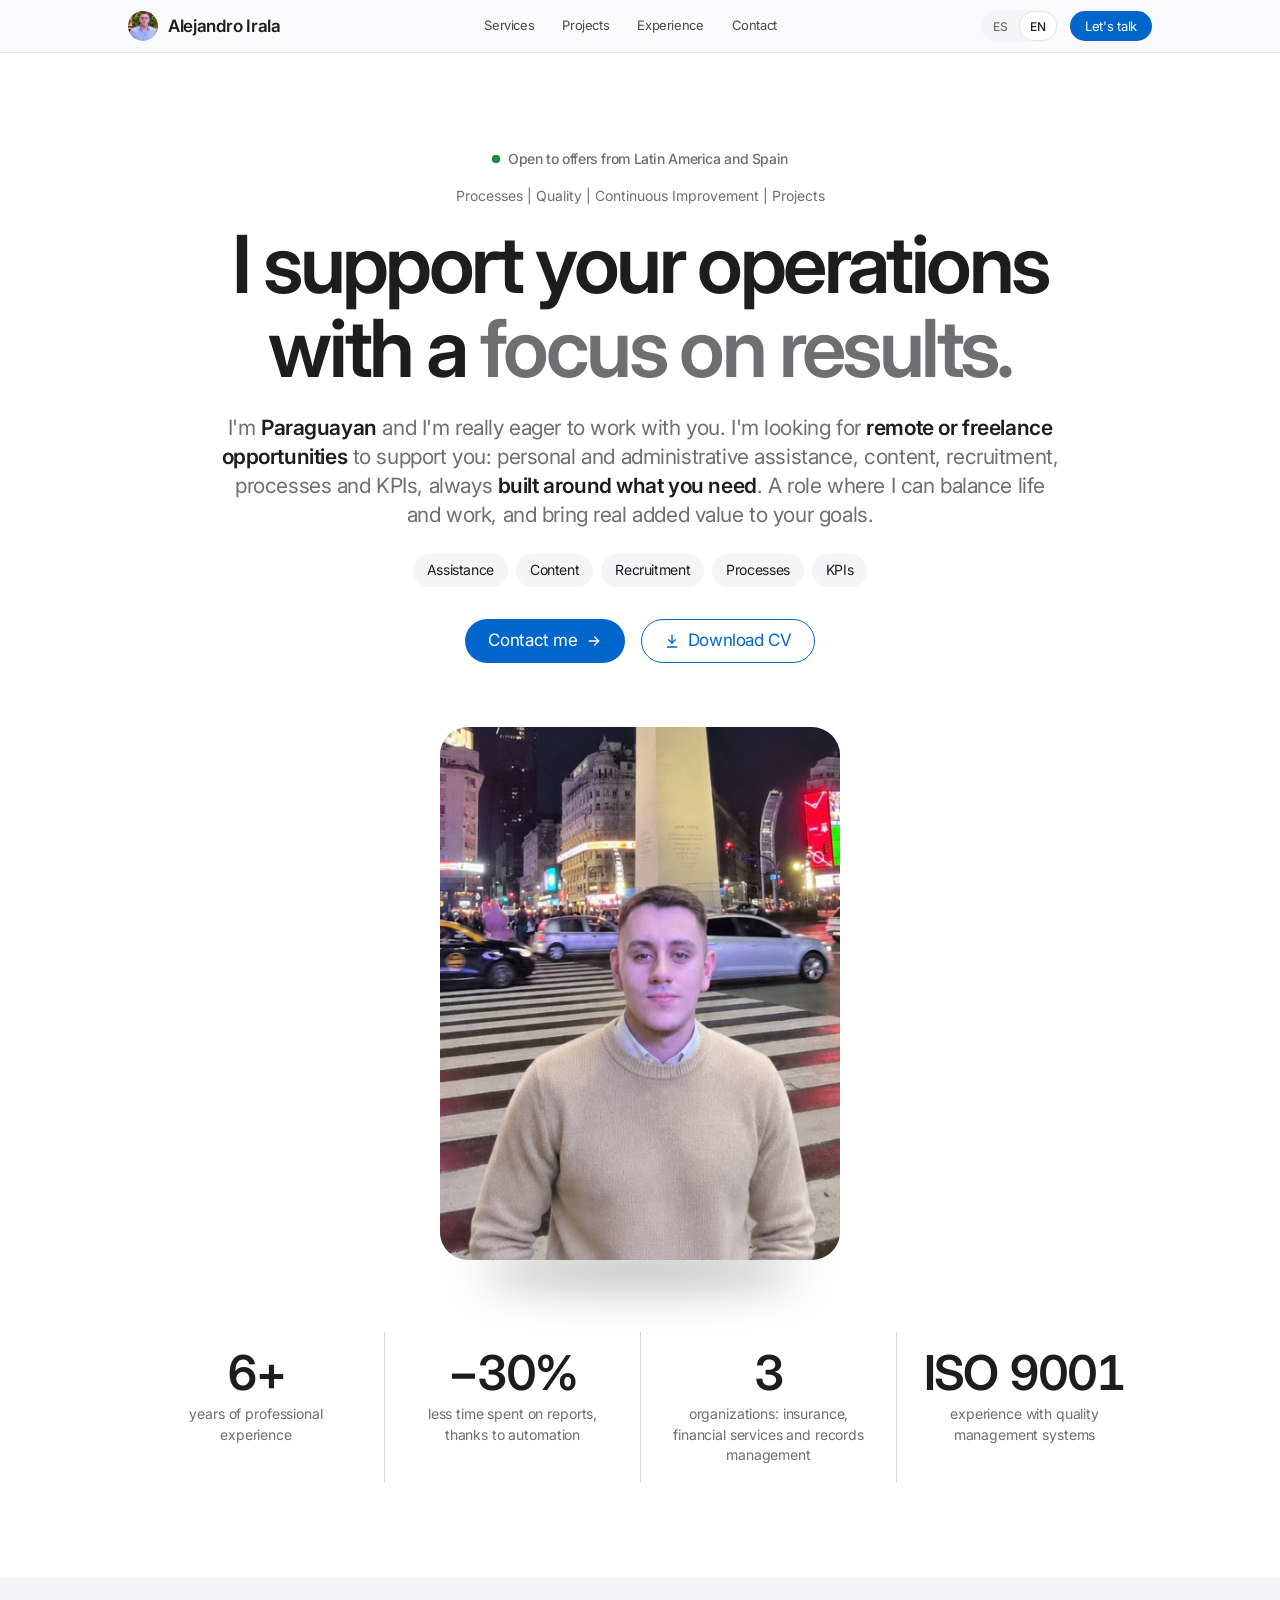
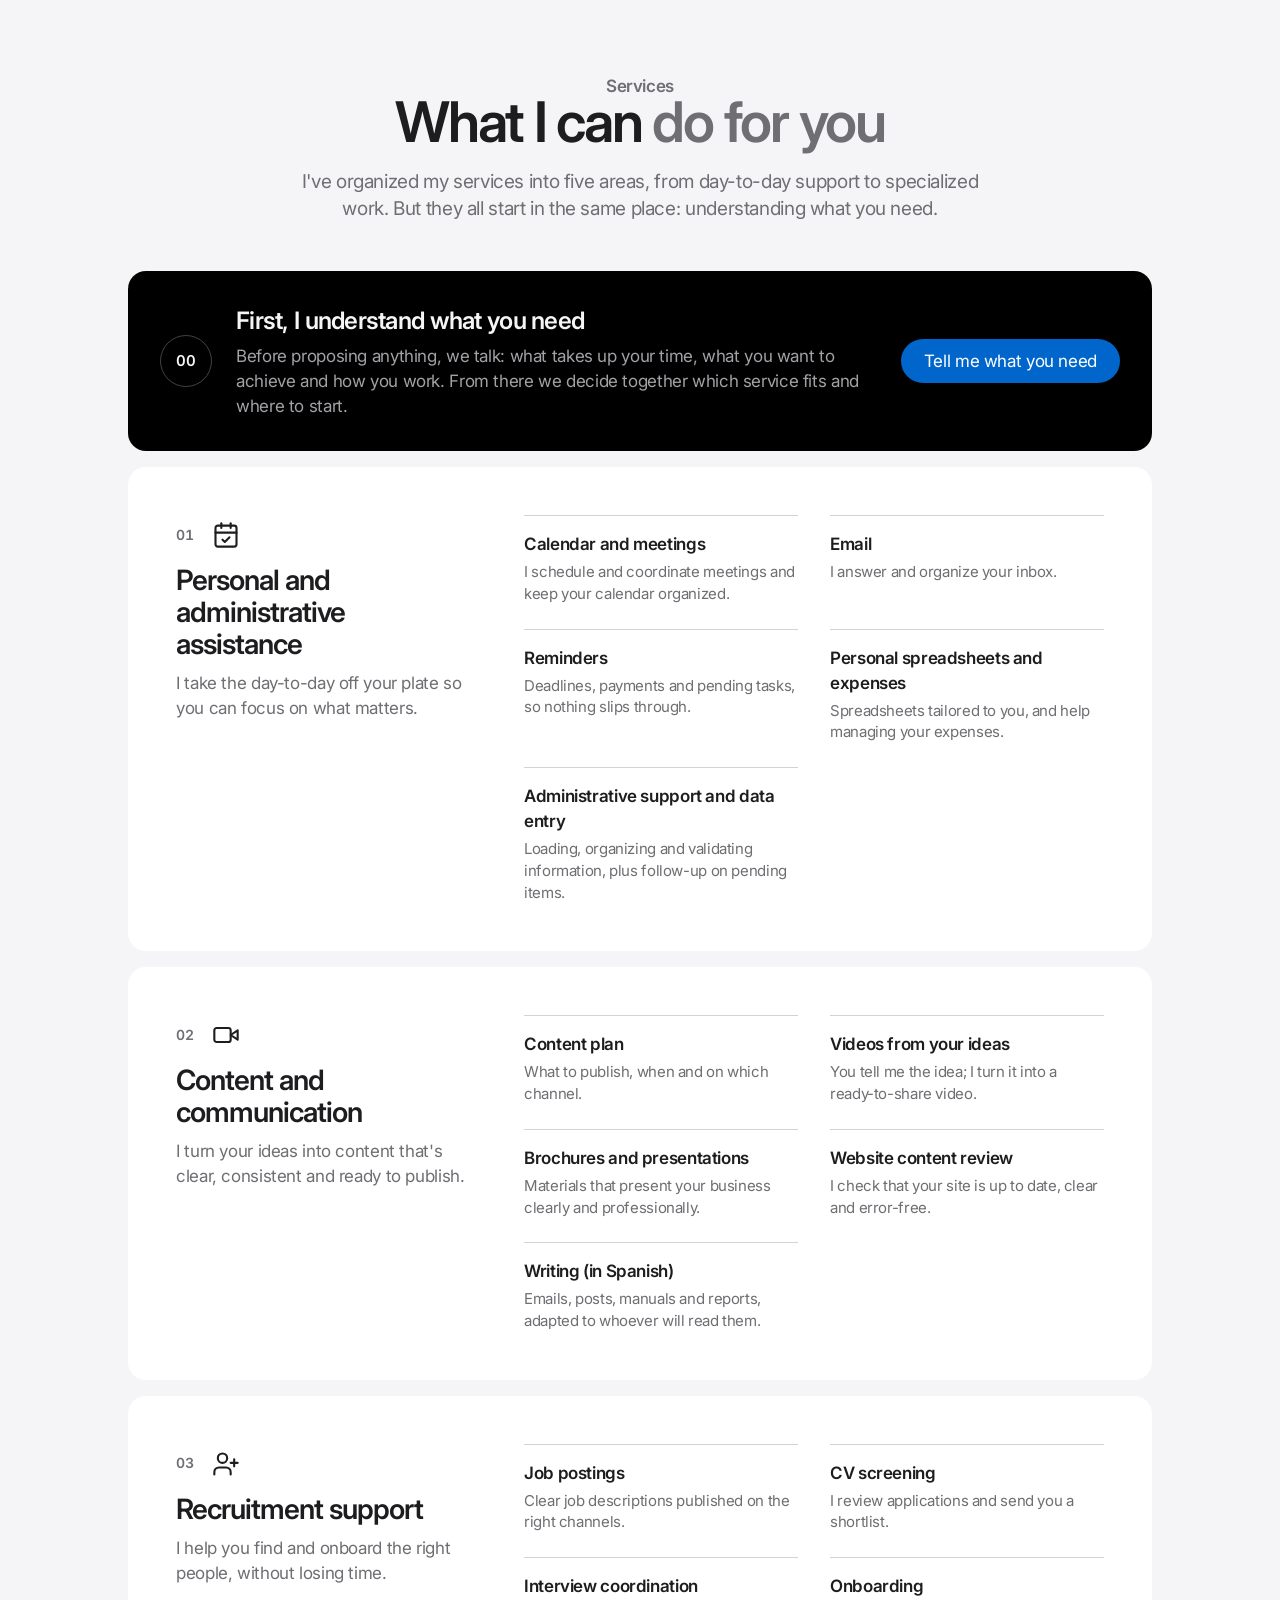
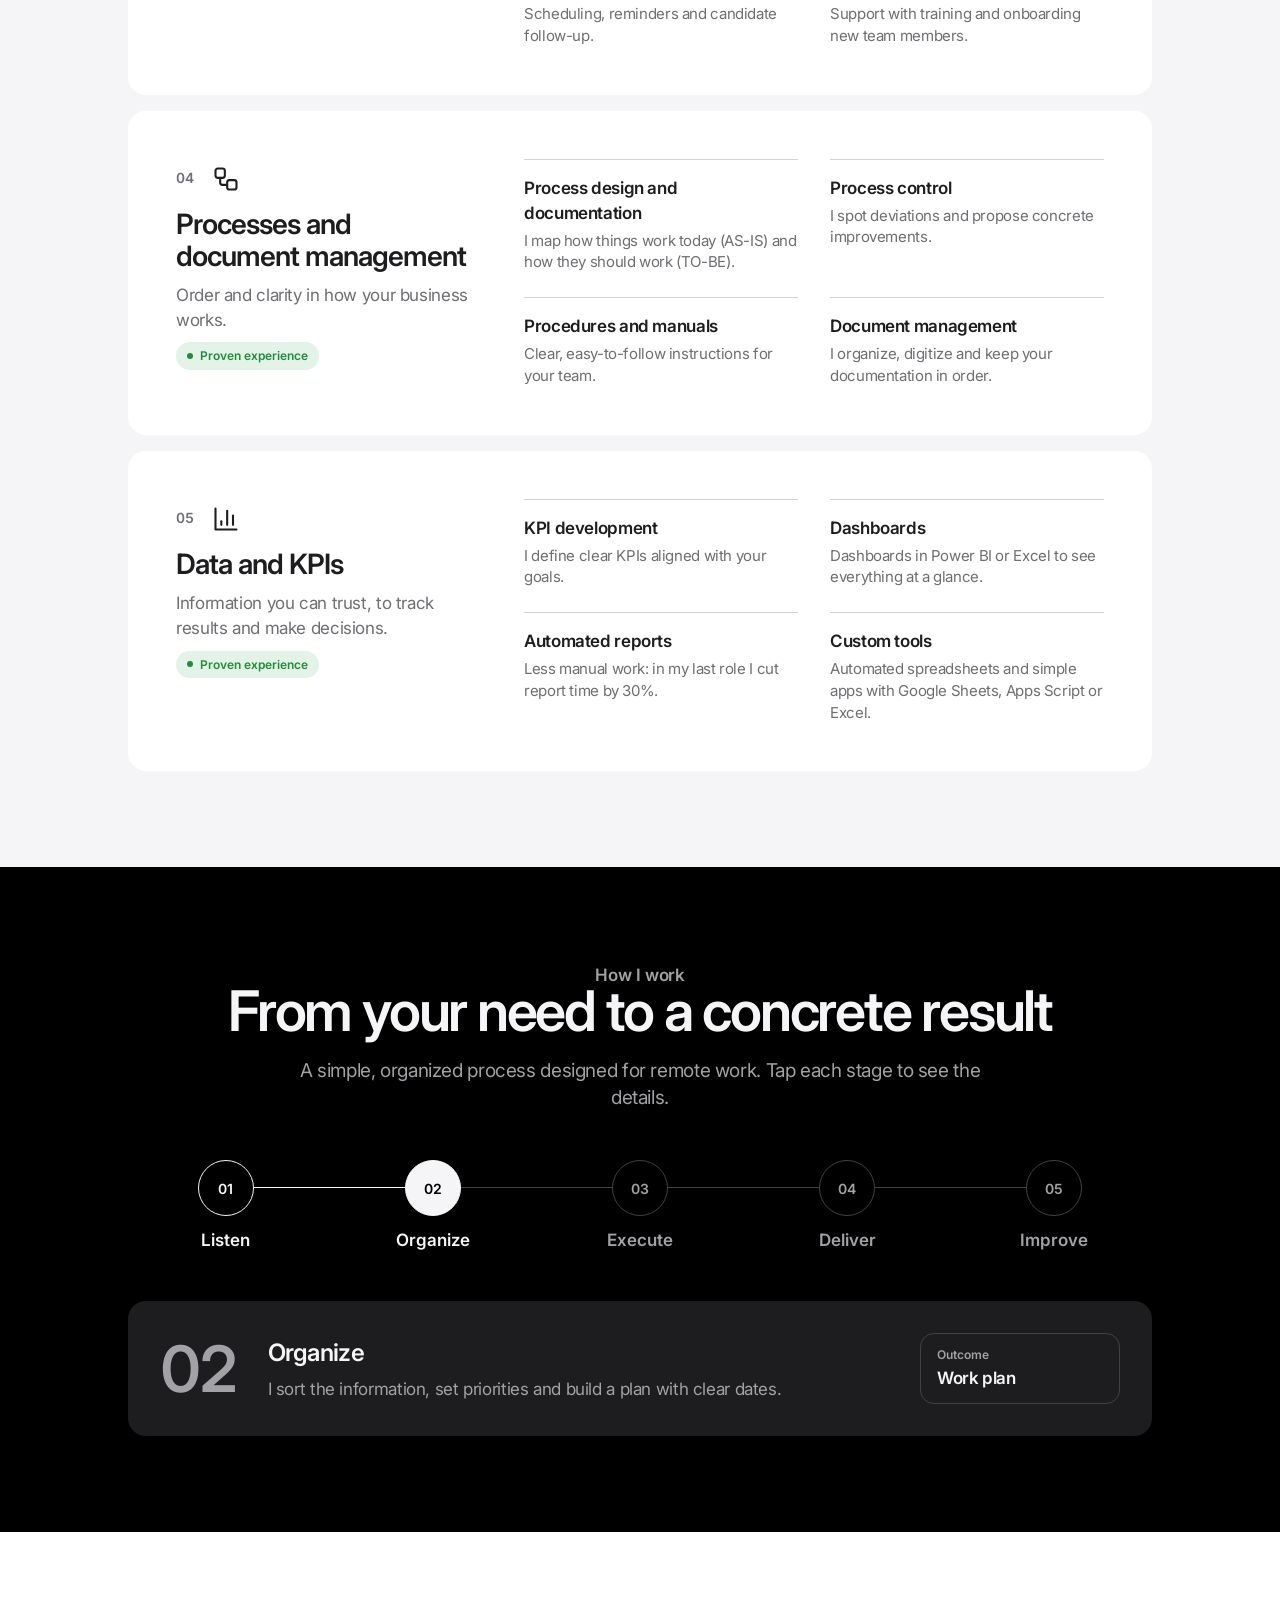
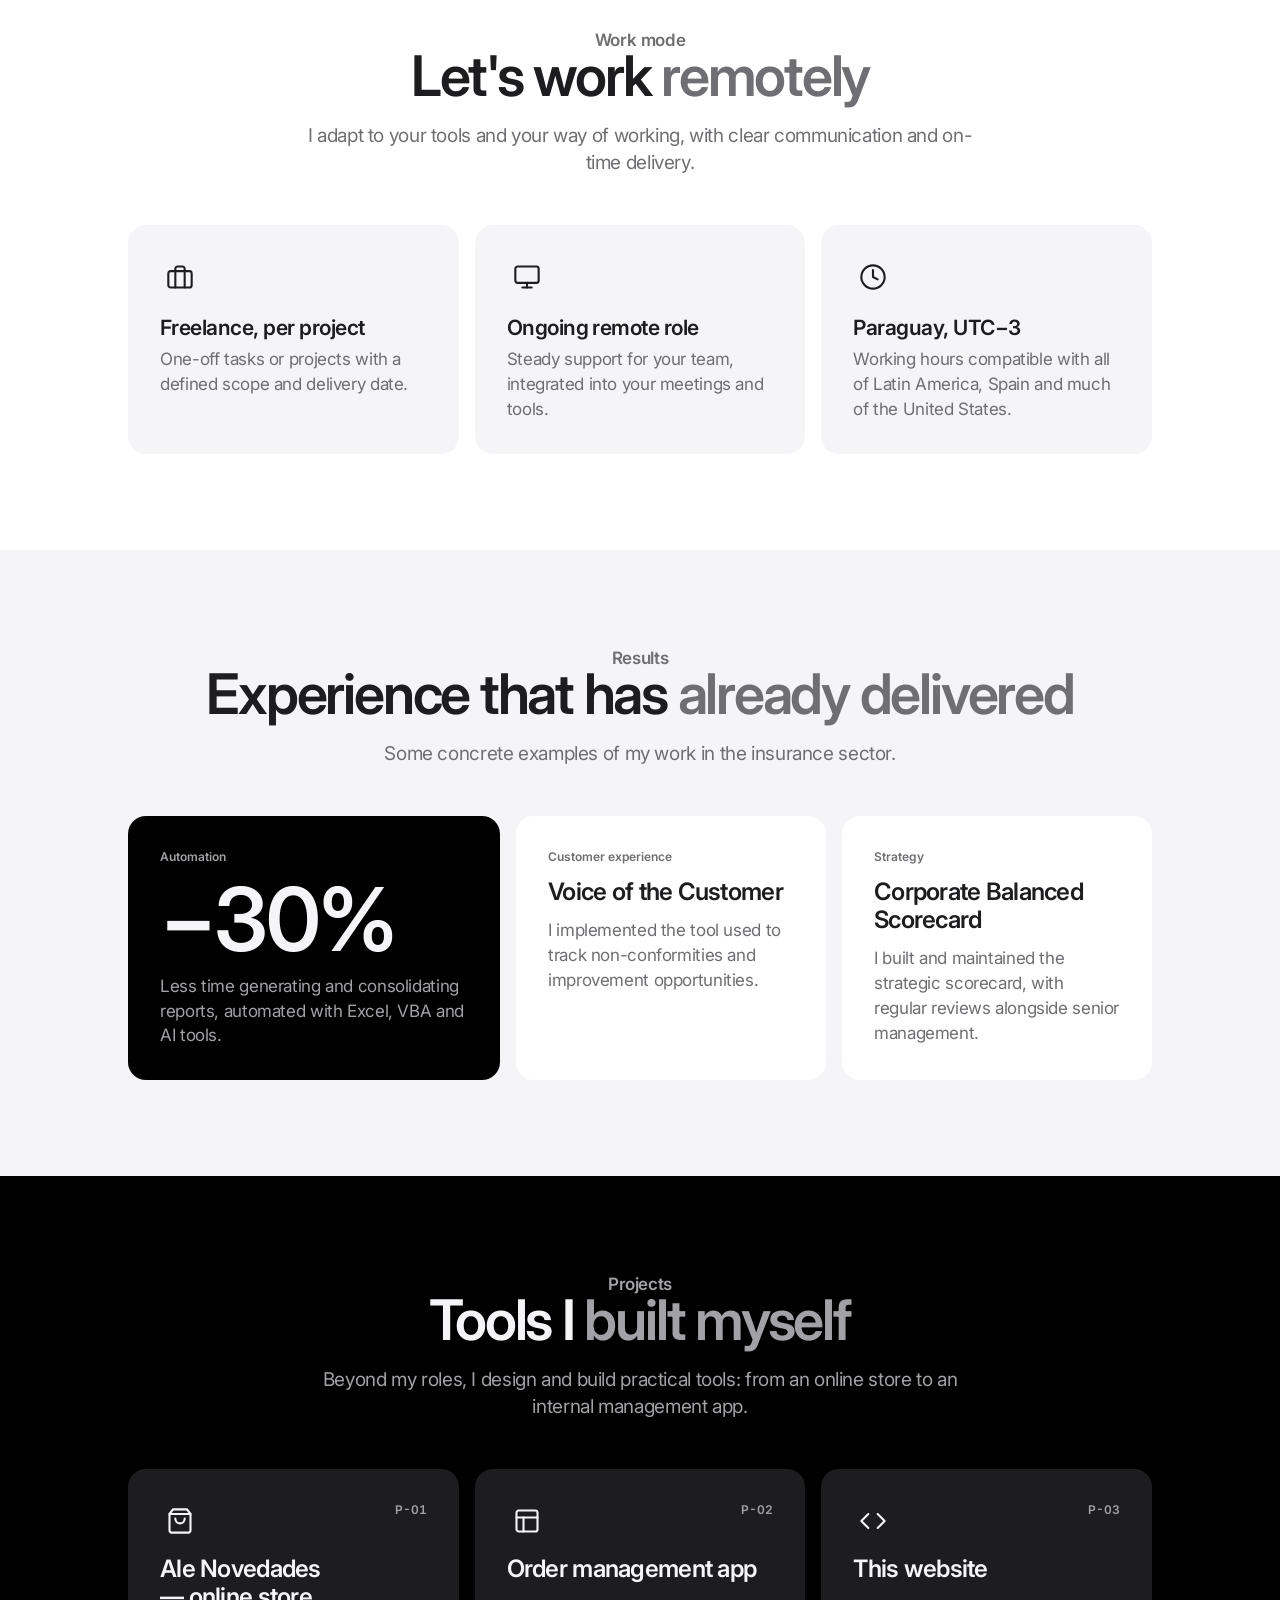
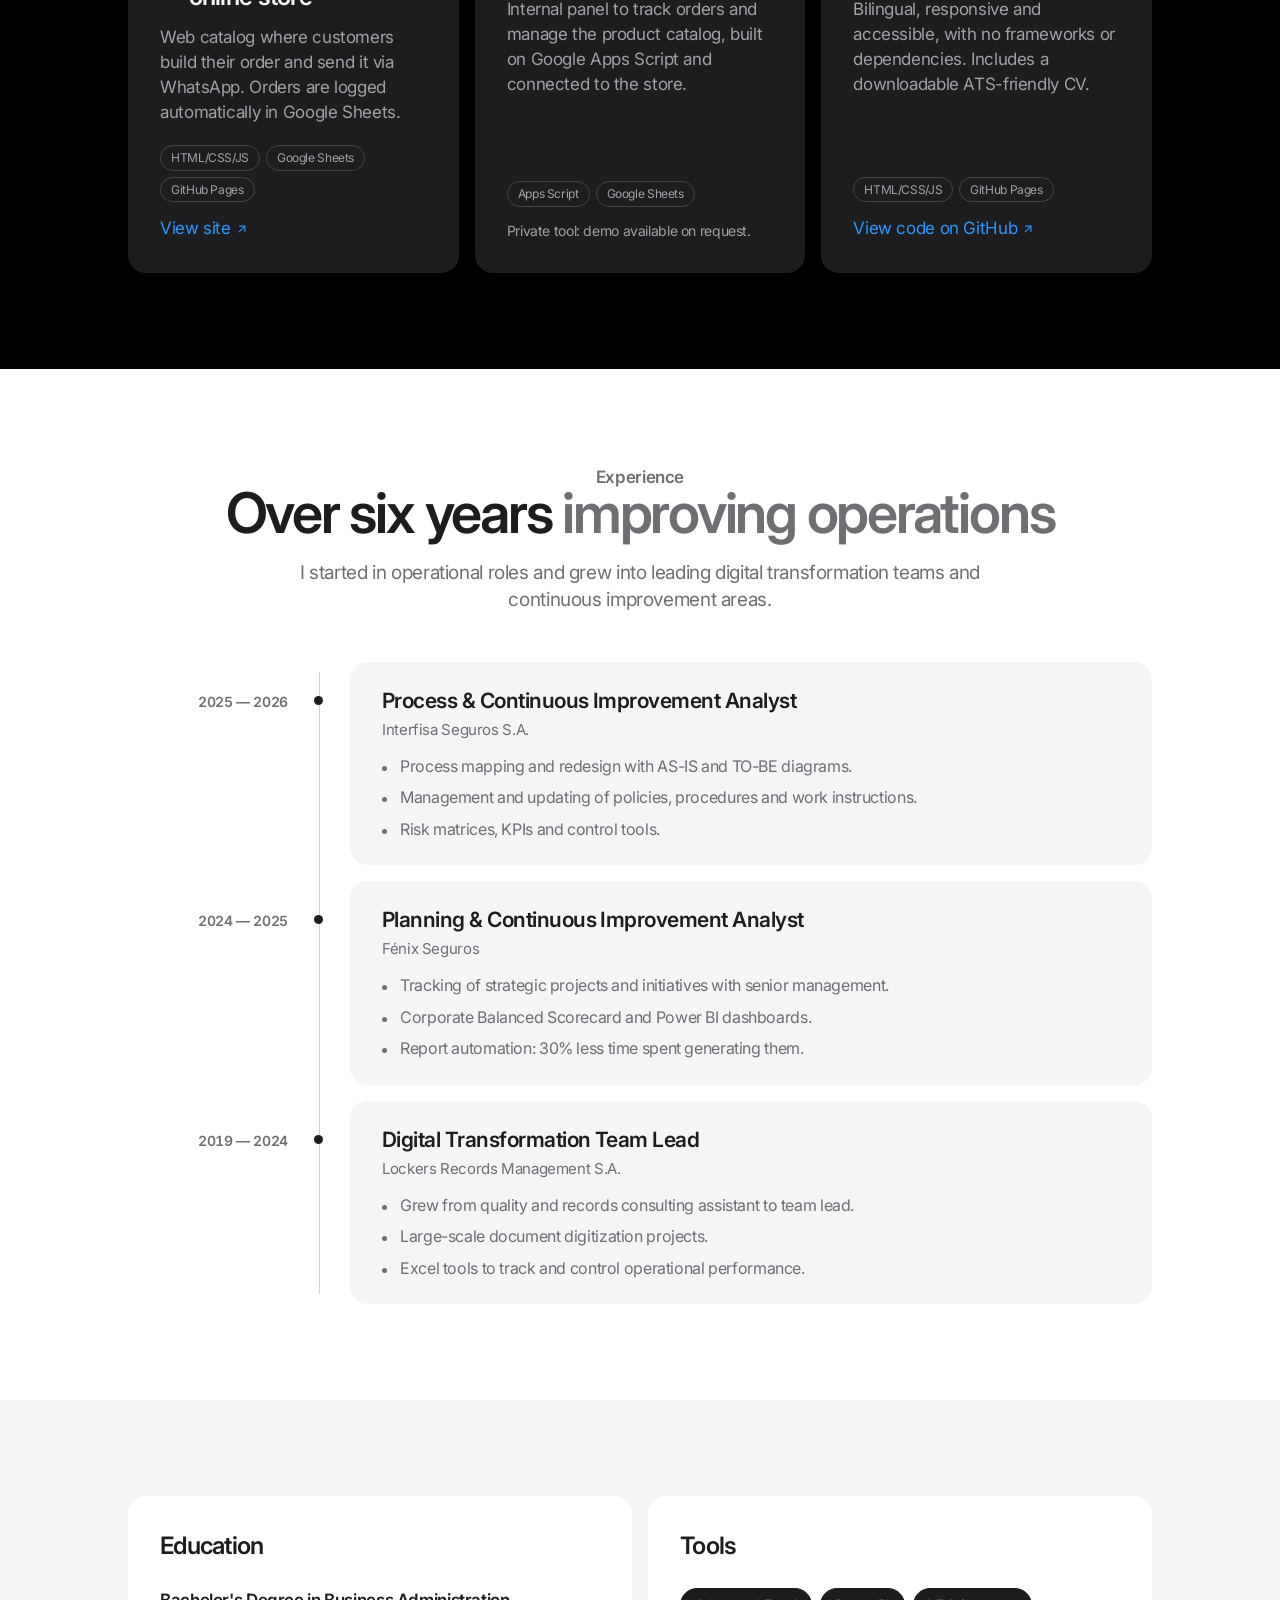
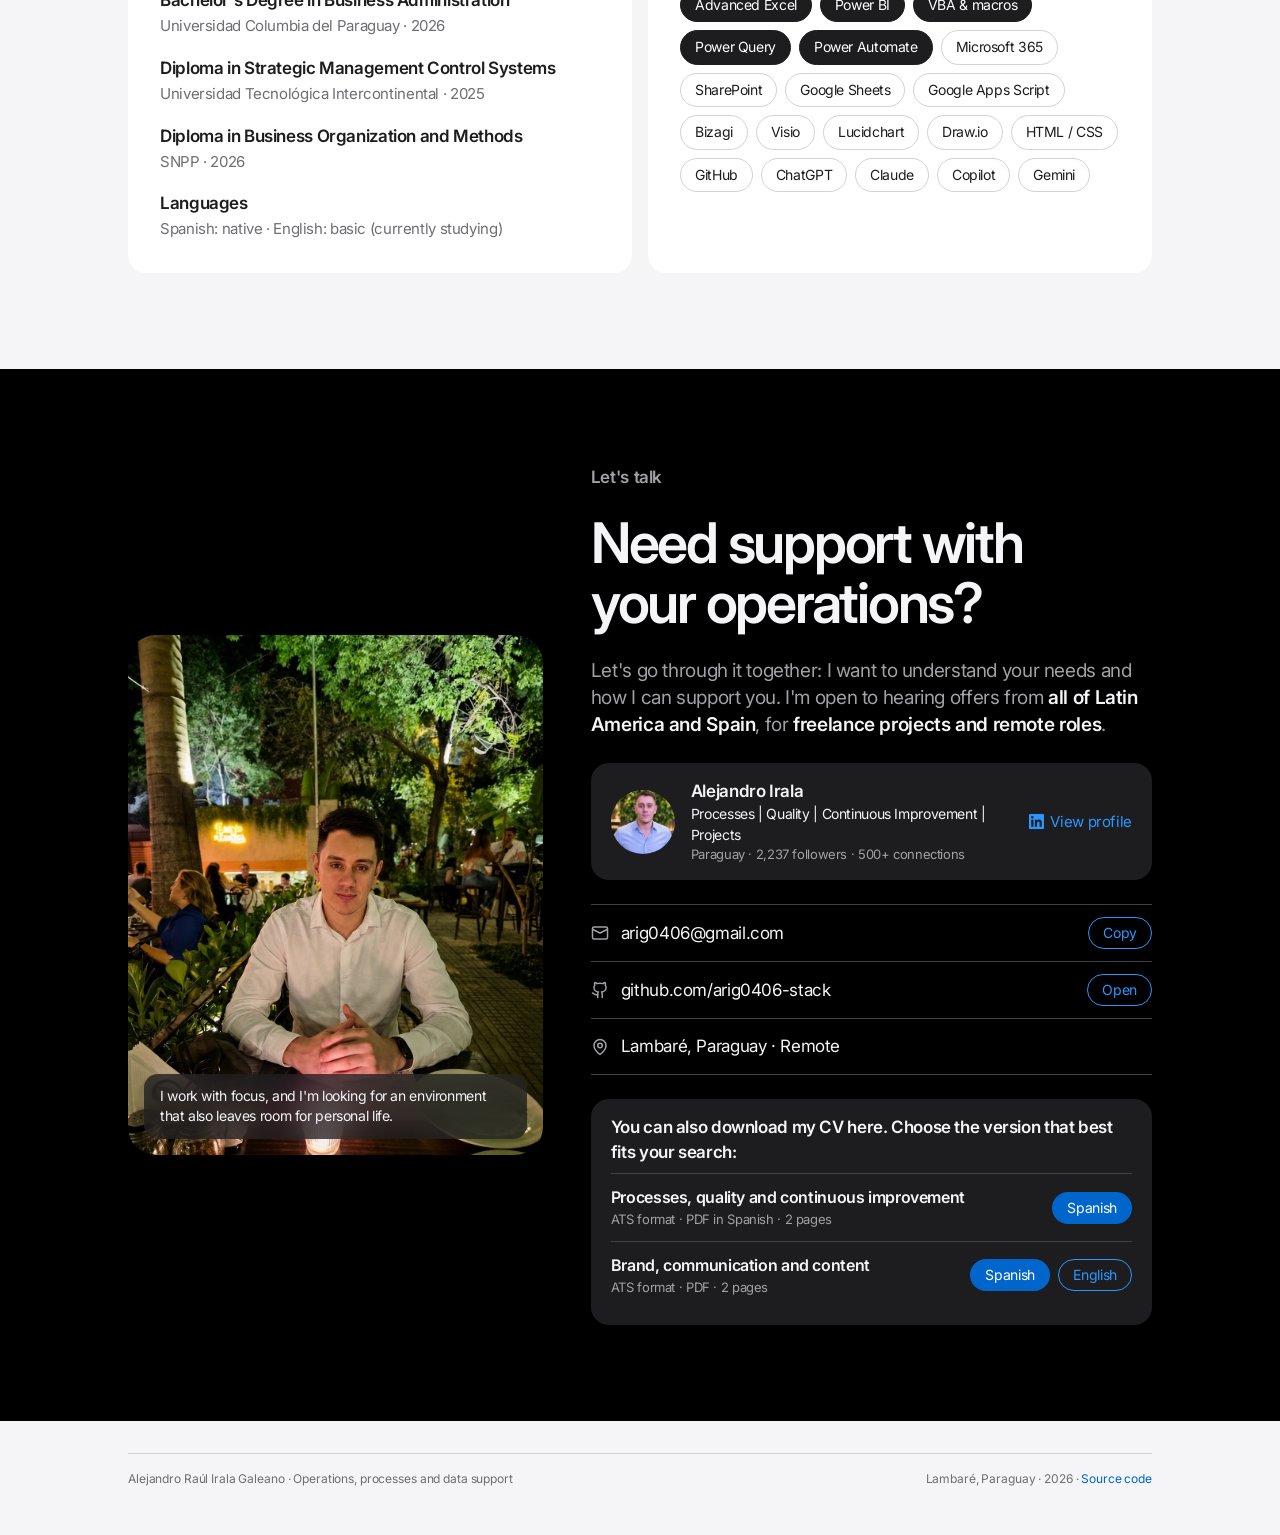
==== commit f524c7c3: "Agregar CV de Marca y Comunicacion en espanol e ingles" ====
--- a/index.html
+++ b/index.html
@@ -271,9 +271,12 @@
 .li-btn{display:inline-flex;align-items:center;gap:6px;color:var(--link);font-size:15px;white-space:nowrap;flex-shrink:0}
 .li-btn svg{width:15px;height:15px}
 .li-card:hover .li-btn{text-decoration:underline}
-.cv-box{display:flex;align-items:center;justify-content:space-between;gap:var(--s2);flex-wrap:wrap;border-radius:var(--radius);padding:var(--s2) 20px;background:var(--card)}
-.cv-box p{font-weight:600}
-.cv-box small{display:block;font-weight:400;color:var(--muted);font-size:13px}
+.cv-box{display:flex;flex-direction:column;border-radius:var(--radius);padding:var(--s2) 20px;background:var(--card);scroll-margin-top:90px}
+.cv-title{font-weight:600;padding-bottom:var(--s1)}
+.cv-row{display:flex;align-items:center;justify-content:space-between;gap:var(--s2);flex-wrap:wrap;padding:12px 0;border-top:1px solid var(--line)}
+.cv-row b{display:block;font-weight:600;font-size:16px}
+.cv-row small{display:block;color:var(--muted);font-size:13px}
+.cv-btns{display:flex;gap:8px}
 
 footer{padding:var(--s4) 0 var(--s5);color:var(--muted);font-size:12px;letter-spacing:-.01em}
 footer .wrap{display:flex;justify-content:space-between;gap:16px;flex-wrap:wrap;border-top:1px solid var(--line);padding-top:var(--s2)}
@@ -415,8 +418,8 @@
         <div class="hero-cta load d4">
           <a class="btn btn-primary" href="#contacto"><span data-en="Contact me">Contactarme</span>
             <svg viewBox="0 0 24 24" fill="none" stroke="currentColor" stroke-width="2" stroke-linecap="round" stroke-linejoin="round" aria-hidden="true"><path d="M5 12h14"/><path d="m13 6 6 6-6 6"/></svg></a>
-          <a class="btn btn-ghost" href="cv/Alejandro-Irala-CV-ATS.pdf" download="Alejandro-Irala-CV-ATS.pdf">
-            <svg viewBox="0 0 24 24" fill="none" stroke="currentColor" stroke-width="2" stroke-linecap="round" stroke-linejoin="round" aria-hidden="true"><path d="M12 3v12"/><path d="m7 10 5 5 5-5"/><path d="M5 21h14"/></svg><span data-en="Download CV (ATS)">Descargar CV (ATS)</span></a>
+          <a class="btn btn-ghost" href="#cv">
+            <svg viewBox="0 0 24 24" fill="none" stroke="currentColor" stroke-width="2" stroke-linecap="round" stroke-linejoin="round" aria-hidden="true"><path d="M12 3v12"/><path d="m7 10 5 5 5-5"/><path d="M5 21h14"/></svg><span data-en="Download CV">Descargar CV</span></a>
         </div>
       </div>
       <div class="portrait load d5">
@@ -767,9 +770,21 @@
               <div class="l"><svg viewBox="0 0 24 24" fill="none" stroke="currentColor" stroke-width="2" stroke-linecap="round" stroke-linejoin="round" aria-hidden="true"><path d="M20 10c0 6-8 12-8 12s-8-6-8-12a8 8 0 0 1 16 0Z"/><circle cx="12" cy="10" r="3"/></svg><span data-en="Lambaré, Paraguay · Remote">Lambaré, Paraguay · Remoto</span></div>
             </div>
           </div>
-          <div class="cv-box no-print">
-            <p><span data-en="You can also download my CV here, in ATS format.">También podés descargar acá mi CV en formato ATS.</span><small data-en="PDF in Spanish · 2 pages">PDF · 2 páginas</small></p>
-            <a class="btn btn-primary" href="cv/Alejandro-Irala-CV-ATS.pdf" download="Alejandro-Irala-CV-ATS.pdf"><svg viewBox="0 0 24 24" fill="none" stroke="currentColor" stroke-width="2" stroke-linecap="round" stroke-linejoin="round" aria-hidden="true"><path d="M12 3v12"/><path d="m7 10 5 5 5-5"/><path d="M5 21h14"/></svg><span data-en="Download CV">Descargar CV</span></a>
+          <div class="cv-box no-print" id="cv">
+            <p class="cv-title" data-en="You can also download my CV here. Choose the version that best fits your search:">También podés descargar acá mi CV. Elegí la versión que mejor se ajuste a tu búsqueda:</p>
+            <div class="cv-row">
+              <div><b data-en="Processes, quality and continuous improvement">Procesos, calidad y mejora continua</b><small data-en="ATS format · PDF in Spanish · 2 pages">Formato ATS · PDF · 2 páginas</small></div>
+              <div class="cv-btns">
+                <a class="btn btn-primary mini" href="cv/Alejandro-Irala-CV-ATS.pdf" download="Alejandro-Irala-CV-ATS.pdf" data-en="Spanish">Español</a>
+              </div>
+            </div>
+            <div class="cv-row">
+              <div><b data-en="Brand, communication and content">Marca, comunicación y contenidos</b><small data-en="ATS format · PDF · 2 pages">Formato ATS · PDF · 2 páginas</small></div>
+              <div class="cv-btns">
+                <a class="btn btn-primary mini" href="cv/Alejandro-Irala-CV-Marca-Comunicacion-ES.pdf" download="Alejandro-Irala-CV-Marca-Comunicacion-ES.pdf" data-en="Spanish">Español</a>
+                <a class="btn btn-ghost mini" href="cv/Alejandro-Irala-CV-Brand-Communication-EN.pdf" download="Alejandro-Irala-CV-Brand-Communication-EN.pdf">English</a>
+              </div>
+            </div>
           </div>
         </div>
       </div>
